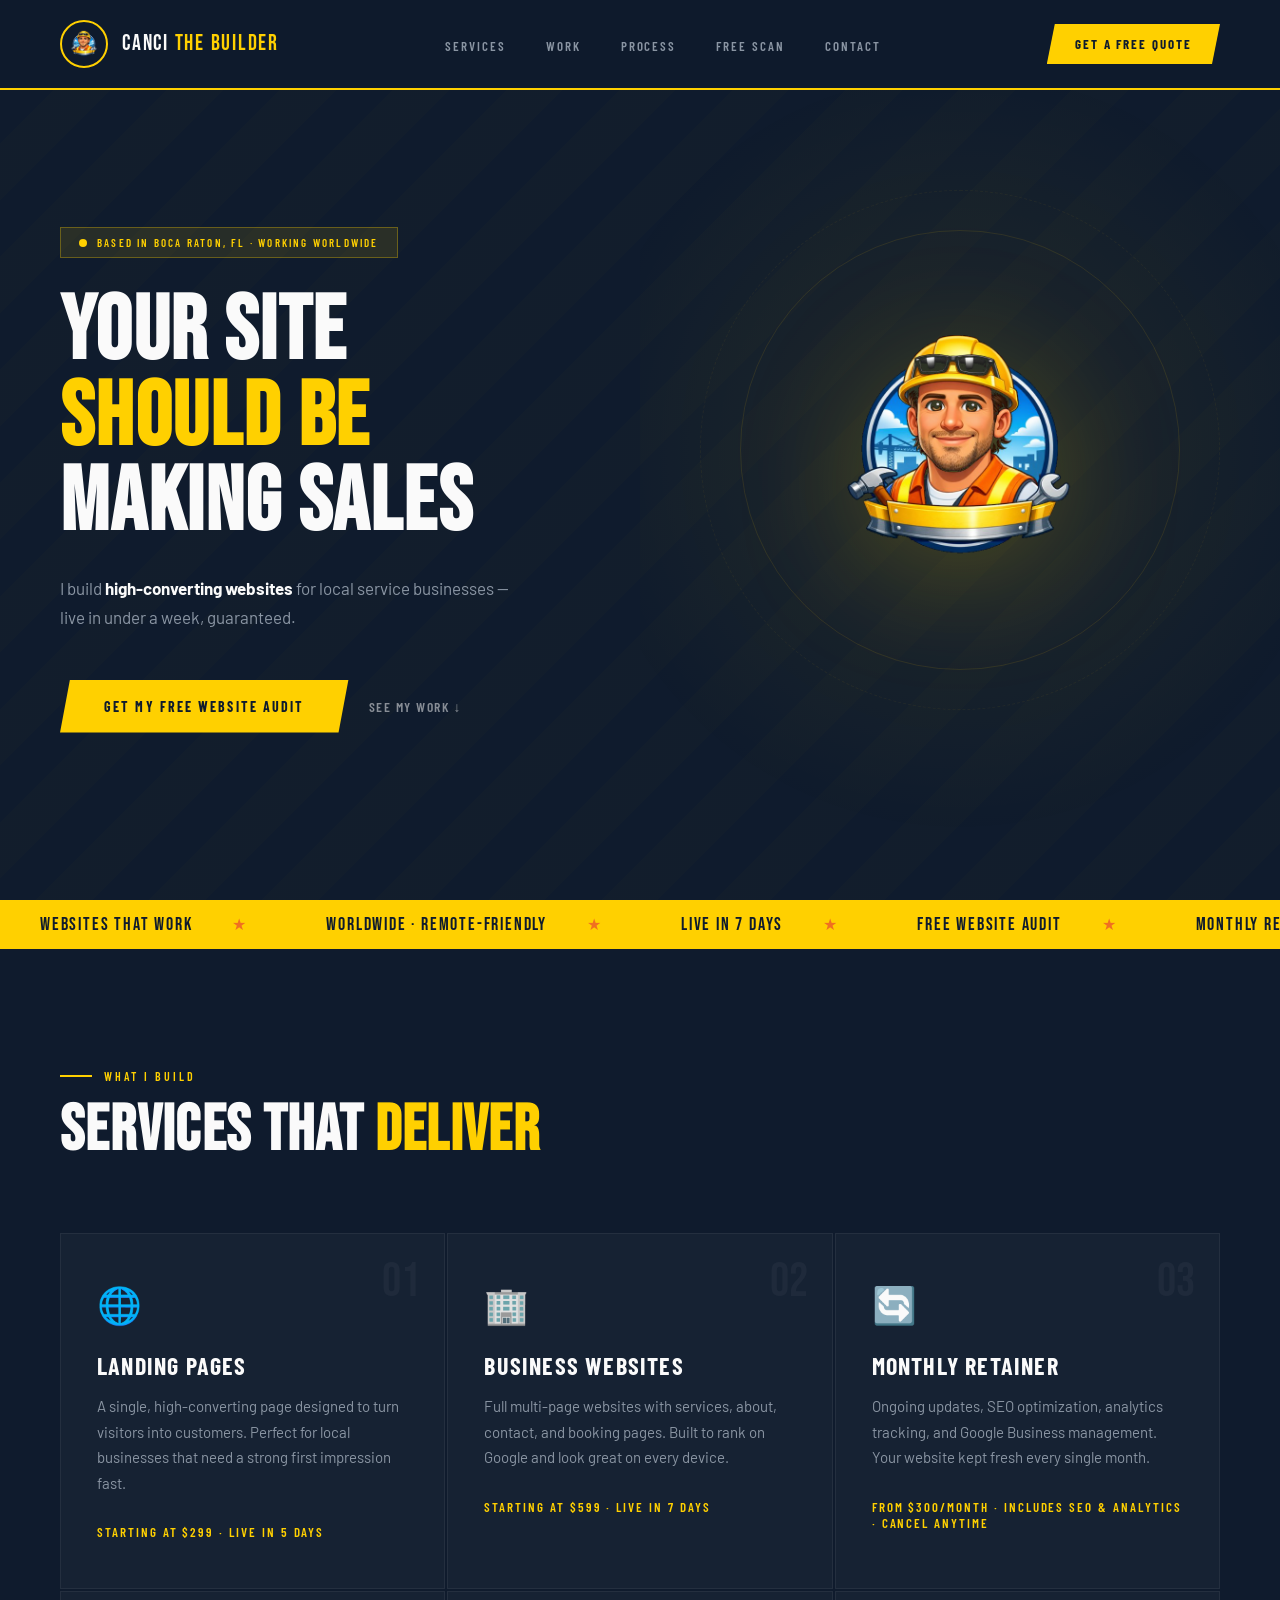
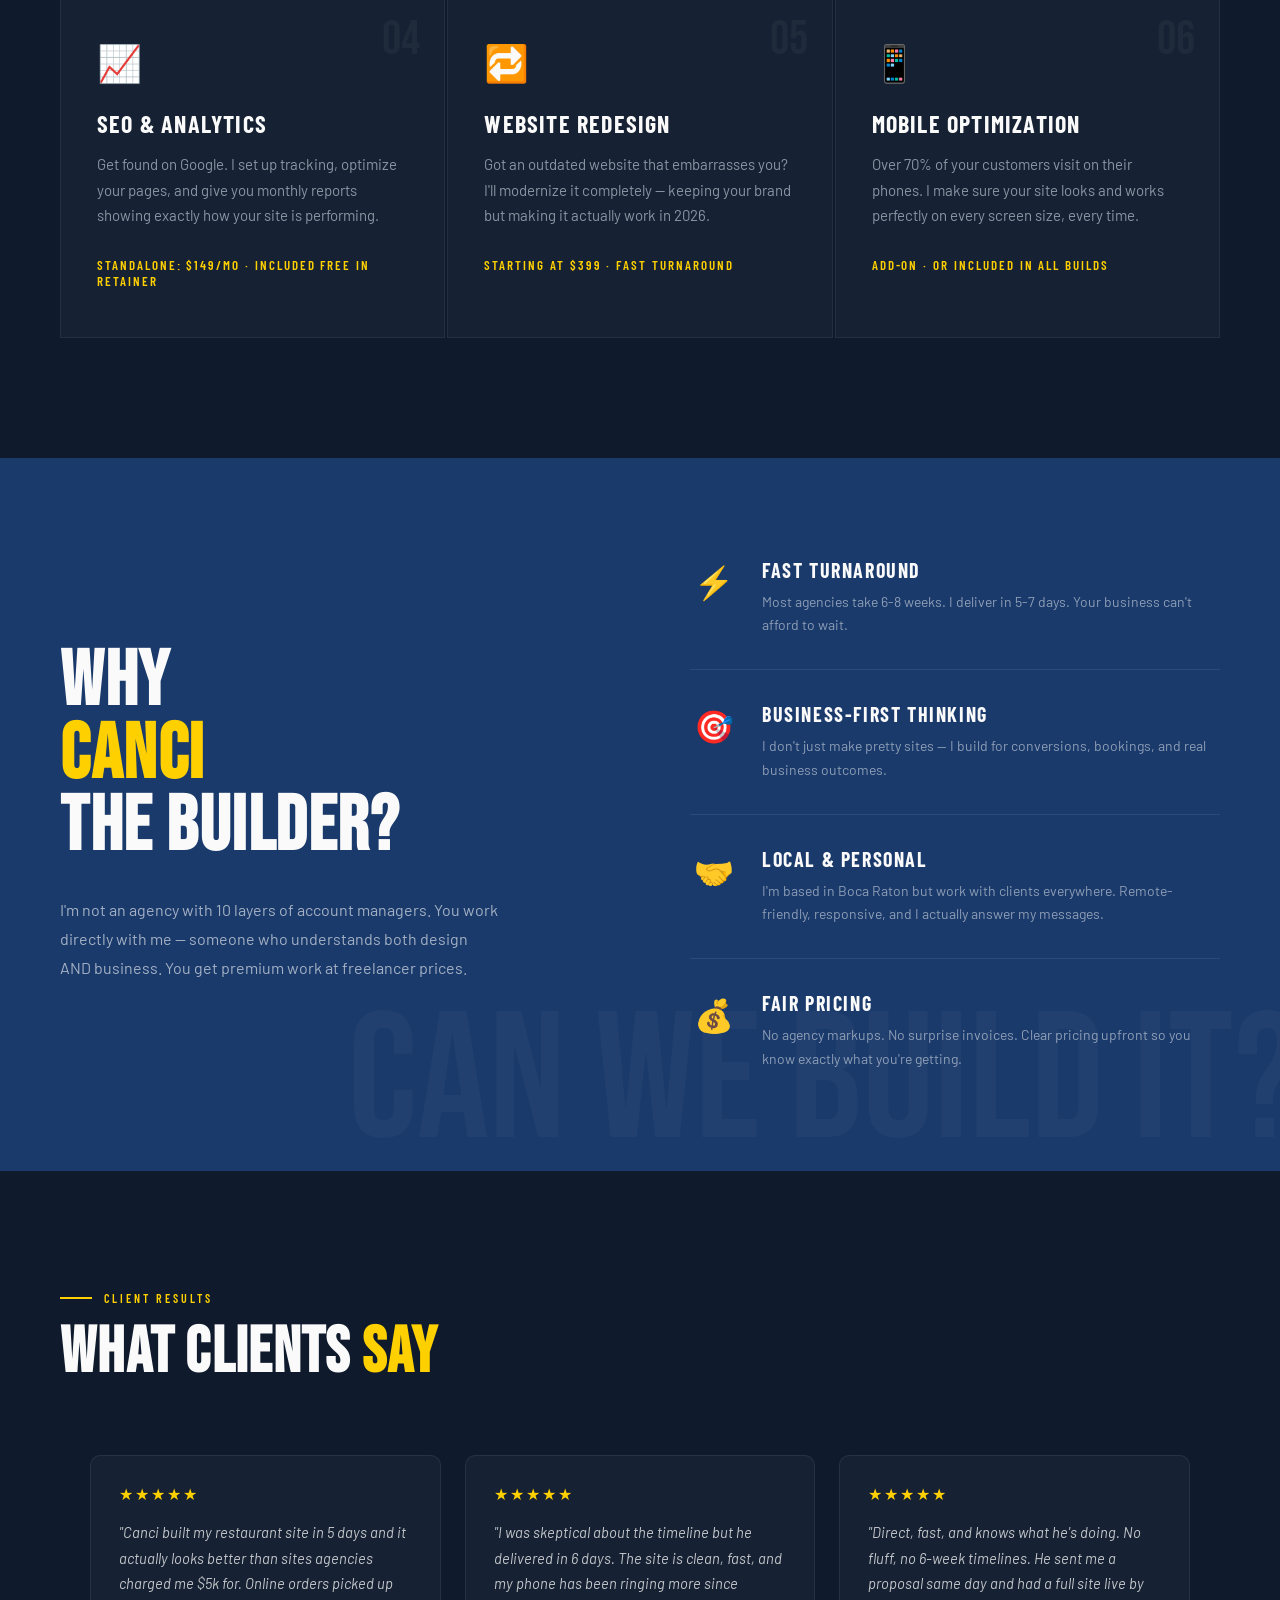
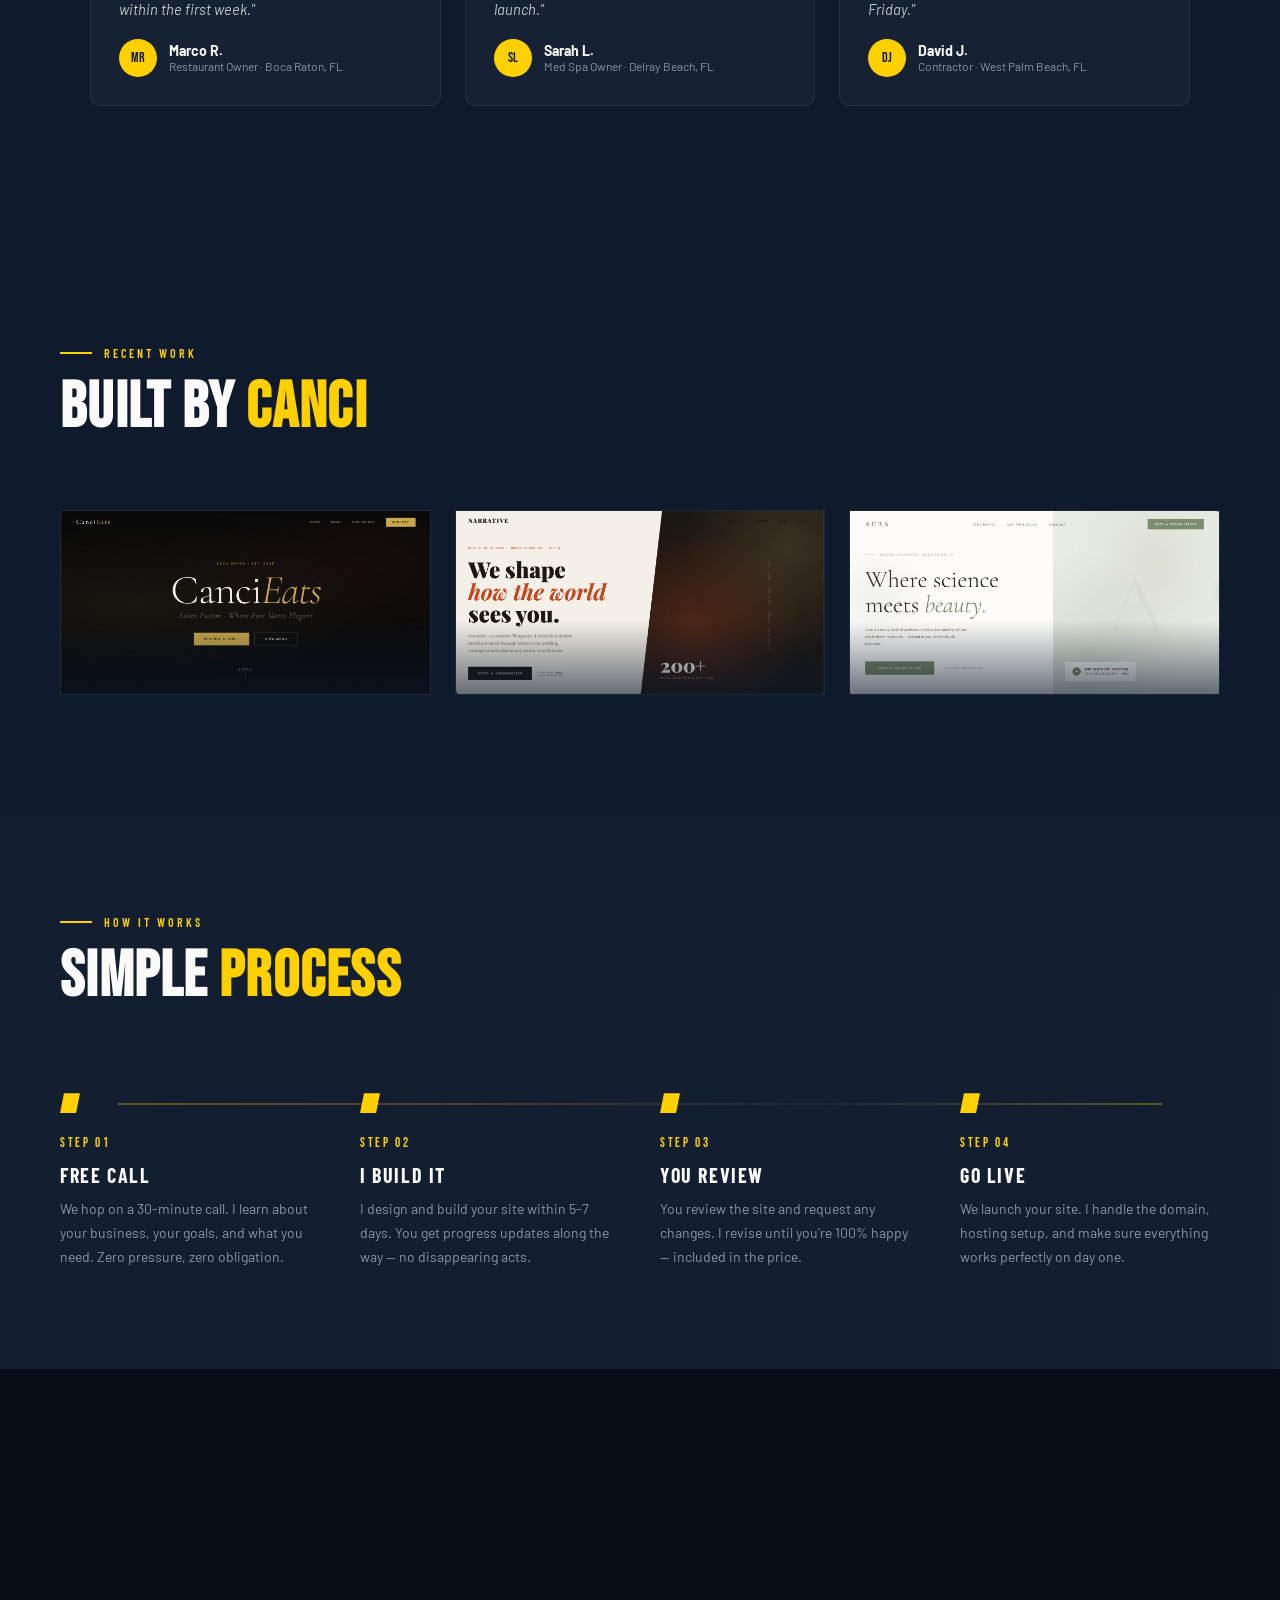
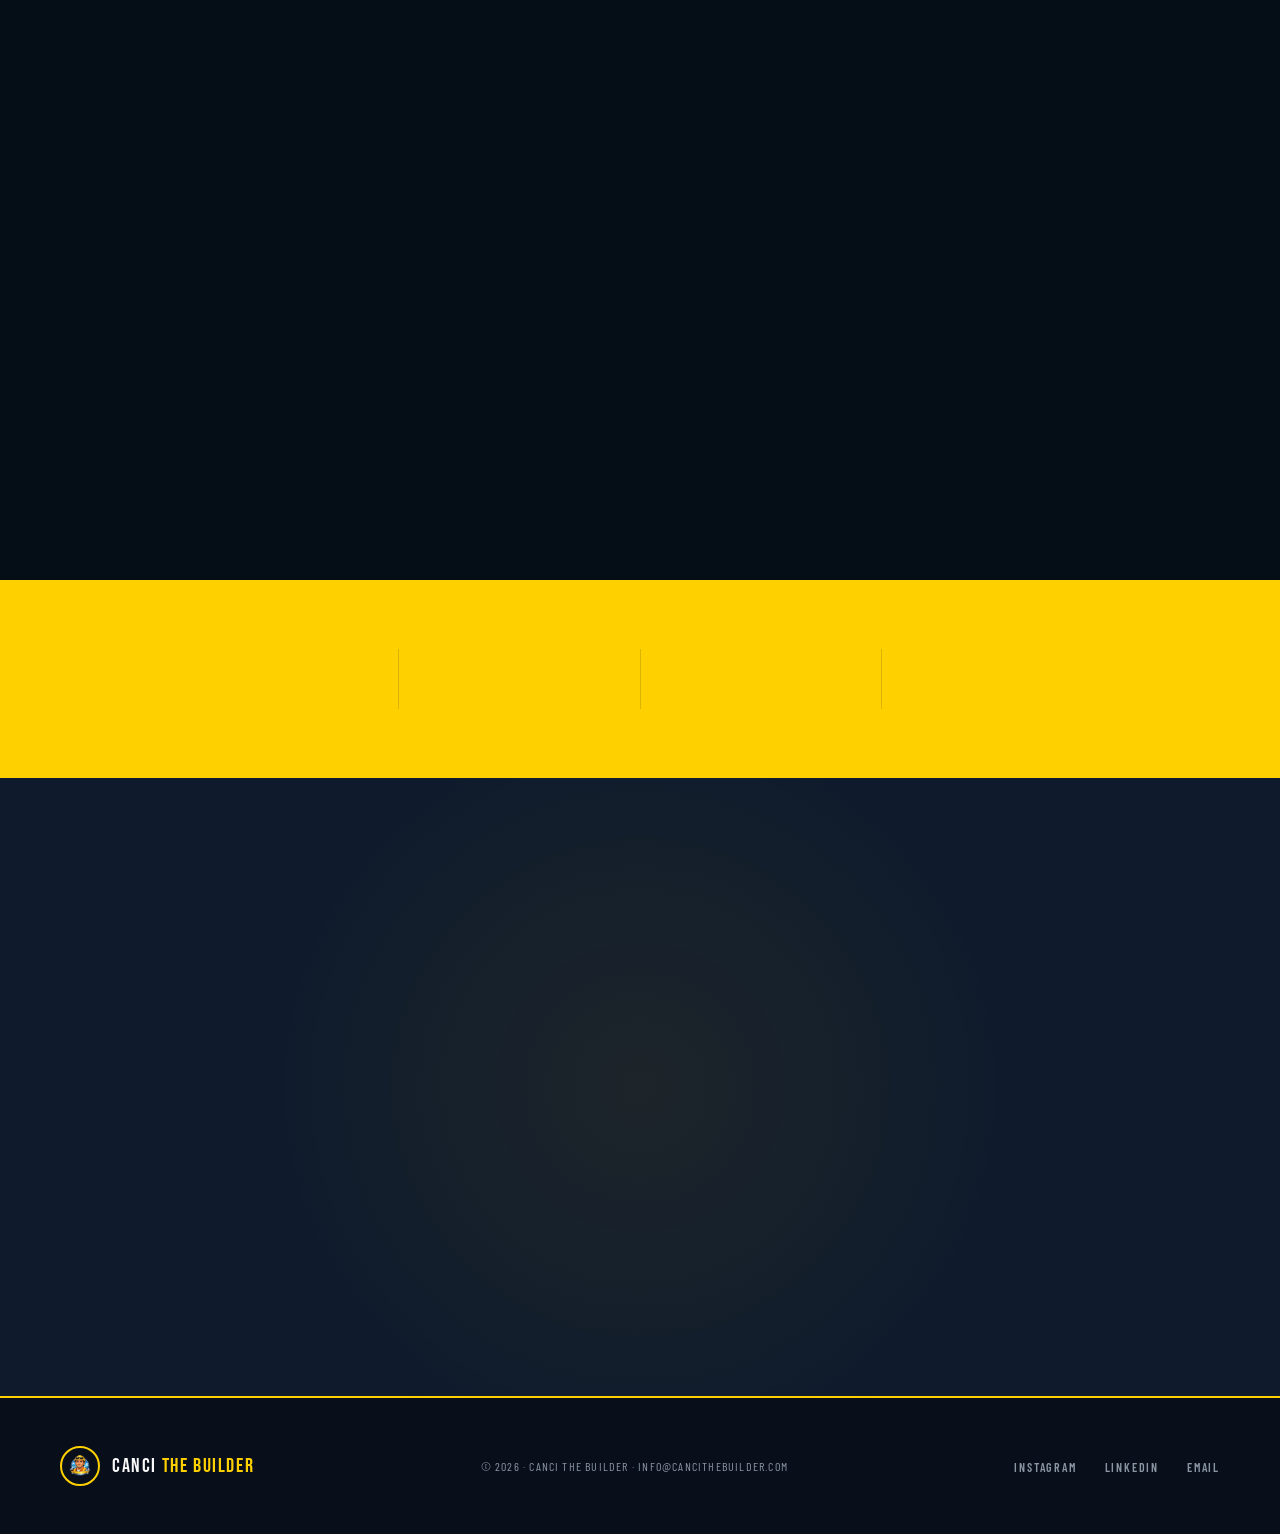
==== index.html @ 87dc8652 "feat: add OG image, Twitter cards, and FAQPage schema Improves social sharing previews and enables G" ====
<!DOCTYPE html>
<html lang="en">
<head>
  <link rel="icon" type="image/png" href="/favicon.png">
<meta charset="UTF-8">
<meta name="viewport" content="width=device-width, initial-scale=1.0">
<title>Canci The Builder — Fast, High-Converting Websites for Local Businesses</title>
<meta name="description" content="I build fast, high-converting websites for local businesses in Boca Raton and beyond. Live in 7 days. Starting at $299. Get a free AI website audit now." />
<meta name="robots" content="index, follow" />
<meta property="og:title" content="Canci The Builder — Web Design That Gets Results" />
<meta property="og:description" content="Fast, beautiful websites for local service businesses. Live in 7 days. Free AI website audit included." />
<meta property="og:url" content="https://cancithebuilder.com" />
<meta property="og:type" content="website" />
<meta property="og:image" content="https://cancithebuilder.com/og-image.png" />
<meta property="og:image:width" content="1200" />
<meta property="og:image:height" content="630" />
<meta name="twitter:card" content="summary_large_image" />
<meta name="twitter:title" content="Canci The Builder — Web Design That Gets Results" />
<meta name="twitter:description" content="Fast, beautiful websites for local service businesses. Live in 7 days. Free AI website audit included." />
<meta name="twitter:image" content="https://cancithebuilder.com/og-image.png" />
<link rel="canonical" href="https://cancithebuilder.com/" />
<script type="application/ld+json">
{
  "@context": "https://schema.org",
  "@type": "FAQPage",
  "mainEntity": [
    {
      "@type": "Question",
      "name": "How long does it really take?",
      "acceptedAnswer": {
        "@type": "Answer",
        "text": "Most projects are live in 5–7 days from the moment I have your content. I don't sit on projects — when you book, I start."
      }
    },
    {
      "@type": "Question",
      "name": "Do I need to provide content?",
      "acceptedAnswer": {
        "@type": "Answer",
        "text": "Ideally yes — you know your business best. But I can help write copy if needed. We go over everything on the strategy call."
      }
    },
    {
      "@type": "Question",
      "name": "What if I don't like the design?",
      "acceptedAnswer": {
        "@type": "Answer",
        "text": "Every package includes revision rounds. I don't consider a project done until you're happy with it."
      }
    },
    {
      "@type": "Question",
      "name": "Do you do ongoing maintenance?",
      "acceptedAnswer": {
        "@type": "Answer",
        "text": "Yes — I offer monthly maintenance plans for updates, edits, and performance monitoring. Ask me about it on the call."
      }
    },
    {
      "@type": "Question",
      "name": "What do I need to get started?",
      "acceptedAnswer": {
        "@type": "Answer",
        "text": "Just book a free 30-min strategy call. We'll scope the project, align on goals, and I'll send a proposal the same day."
      }
    }
  ]
}
</script>
<link href="https://fonts.googleapis.com/css2?family=Bebas+Neue&family=Barlow:ital,wght@0,400;0,500;0,700;1,400&family=Barlow+Condensed:wght@400;600;700&display=swap" rel="stylesheet">
<style>
  :root {
    --yellow: #FFD000;
    --blue: #1A3A6B;
    --orange: #F07020;
    --white: #FAFAFA;
    --dark: #0F1B2D;
    --gray: #8A95A3;
    --light: #F0F4F8;
  }

  * { margin: 0; padding: 0; box-sizing: border-box; }
  html { scroll-behavior: smooth; }

  body {
    background: var(--dark);
    color: var(--white);
    font-family: 'Barlow', sans-serif;
    overflow-x: hidden;
  }

  /* DIAGONAL STRIPE BACKGROUND */
  body::before {
    content: '';
    position: fixed;
    inset: 0;
    background: repeating-linear-gradient(
      -45deg,
      transparent,
      transparent 40px,
      rgba(255,208,0,0.015) 40px,
      rgba(255,208,0,0.015) 80px
    );
    pointer-events: none;
    z-index: 0;
  }

  /* NAV */
  nav {
    position: fixed;
    top: 0; left: 0; right: 0;
    z-index: 100;
    display: flex;
    justify-content: space-between;
    align-items: center;
    padding: 20px 60px;
    background: rgba(15,27,45,0.95);
    backdrop-filter: blur(10px);
    border-bottom: 2px solid var(--yellow);
  }

  .nav-brand {
    display: flex;
    align-items: center;
    gap: 14px;
  }

  .nav-logo-img {
    width: 48px;
    height: 48px;
    border-radius: 50%;
    border: 2px solid var(--yellow);
    object-fit: cover;
  }

  .nav-name {
    font-family: 'Bebas Neue', sans-serif;
    font-size: 22px;
    letter-spacing: 0.08em;
    color: var(--white);
    line-height: 1;
  }

  .nav-name span { color: var(--yellow); }

  .nav-links {
    display: flex;
    gap: 40px;
    list-style: none;
  }

  .nav-links a {
    font-family: 'Barlow Condensed', sans-serif;
    font-size: 13px;
    font-weight: 600;
    letter-spacing: 0.15em;
    text-transform: uppercase;
    color: var(--gray);
    text-decoration: none;
    transition: color 0.2s;
  }

  .nav-links a:hover { color: var(--yellow); }

  .nav-cta {
    background: var(--yellow);
    color: var(--dark);
    padding: 12px 28px;
    font-family: 'Barlow Condensed', sans-serif;
    font-size: 13px;
    font-weight: 700;
    letter-spacing: 0.15em;
    text-transform: uppercase;
    text-decoration: none;
    transition: all 0.2s;
    clip-path: polygon(8px 0%, 100% 0%, calc(100% - 8px) 100%, 0% 100%);
  }

  .nav-cta:hover { background: var(--orange); color: var(--white); }

  /* HERO */
  .hero {
    min-height: 100vh;
    display: grid;
    grid-template-columns: 1fr 1fr;
    position: relative;
    z-index: 1;
    overflow: hidden;
  }

  .hero-left {
    display: flex;
    flex-direction: column;
    justify-content: center;
    padding: 140px 60px 80px;
    position: relative;
  }

  .hero-badge {
    display: inline-flex;
    align-items: center;
    gap: 10px;
    background: rgba(255,208,0,0.1);
    border: 1px solid rgba(255,208,0,0.3);
    padding: 8px 18px;
    margin-bottom: 32px;
    width: fit-content;
    opacity: 0;
    animation: fadeUp 0.7s ease forwards 0.2s;
  }

  .hero-badge-dot {
    width: 8px;
    height: 8px;
    border-radius: 50%;
    background: var(--yellow);
    animation: pulse 2s infinite;
  }

  @keyframes pulse {
    0%, 100% { opacity: 1; transform: scale(1); }
    50% { opacity: 0.5; transform: scale(0.8); }
  }

  .hero-badge-text {
    font-family: 'Barlow Condensed', sans-serif;
    font-size: 11px;
    font-weight: 600;
    letter-spacing: 0.2em;
    text-transform: uppercase;
    color: var(--yellow);
  }

  .hero-headline {
    font-family: 'Bebas Neue', sans-serif;
    font-size: clamp(64px, 7vw, 110px);
    line-height: 0.95;
    letter-spacing: 0.02em;
    color: var(--white);
    opacity: 0;
    animation: fadeUp 0.7s ease forwards 0.4s;
  }

  .hero-headline .accent { color: var(--yellow); }
  .hero-headline .outline {
    -webkit-text-stroke: 2px var(--white);
    color: transparent;
  }

  .hero-sub {
    margin-top: 28px;
    font-size: 17px;
    font-weight: 400;
    line-height: 1.7;
    color: var(--gray);
    max-width: 460px;
    opacity: 0;
    animation: fadeUp 0.7s ease forwards 0.6s;
  }

  .hero-sub strong { color: var(--white); font-weight: 700; }

  .hero-actions {
    margin-top: 48px;
    display: flex;
    gap: 20px;
    align-items: center;
    opacity: 0;
    animation: fadeUp 0.7s ease forwards 0.8s;
  }

  .btn-primary {
    background: var(--yellow);
    color: var(--dark);
    padding: 18px 44px;
    font-family: 'Barlow Condensed', sans-serif;
    font-size: 14px;
    font-weight: 700;
    letter-spacing: 0.15em;
    text-transform: uppercase;
    text-decoration: none;
    clip-path: polygon(10px 0%, 100% 0%, calc(100% - 10px) 100%, 0% 100%);
    transition: all 0.25s;
    position: relative;
  }

  .btn-primary:hover { background: var(--orange); color: var(--white); transform: translateY(-2px); }

  .btn-secondary {
    font-family: 'Barlow Condensed', sans-serif;
    font-size: 13px;
    font-weight: 600;
    letter-spacing: 0.15em;
    text-transform: uppercase;
    color: var(--gray);
    text-decoration: none;
    border-bottom: 1px solid var(--gray);
    padding-bottom: 2px;
    transition: all 0.2s;
  }

  .btn-secondary:hover { color: var(--yellow); border-color: var(--yellow); }
  .btn-text-link {
    color: rgba(255,255,255,0.5); font-family: 'Barlow Condensed', sans-serif;
    font-size: 0.85rem; font-weight: 600; letter-spacing: 1.5px; text-transform: uppercase;
    text-decoration: none; transition: color 0.2s; padding: 4px 0;
  }
  .btn-text-link:hover { color: var(--white); }

  .hero-right {
    position: relative;
    display: flex;
    align-items: center;
    justify-content: center;
    overflow: hidden;
  }

  .hero-right::before {
    content: '';
    position: absolute;
    inset: 0;
    background: radial-gradient(circle at center, rgba(255,208,0,0.08) 0%, transparent 70%);
  }

  .hero-logo-wrap {
    position: relative;
    z-index: 2;
    opacity: 0;
    animation: fadeIn 1s ease forwards 0.6s;
  }

  .hero-logo-img {
    width: 380px;
    height: 380px;
    object-fit: contain;
    filter: drop-shadow(0 20px 60px rgba(255,208,0,0.2));
    animation: float 4s ease-in-out infinite;
  }

  @keyframes float {
    0%, 100% { transform: translateY(0px); }
    50% { transform: translateY(-16px); }
  }

  .hero-ring {
    position: absolute;
    top: 50%;
    left: 50%;
    transform: translate(-50%, -50%);
    width: 440px;
    height: 440px;
    border-radius: 50%;
    border: 1px solid rgba(255,208,0,0.1);
    animation: spin 20s linear infinite;
  }

  .hero-ring-2 {
    position: absolute;
    top: 50%;
    left: 50%;
    transform: translate(-50%, -50%);
    width: 520px;
    height: 520px;
    border-radius: 50%;
    border: 1px dashed rgba(255,208,0,0.05);
    animation: spin 30s linear infinite reverse;
  }

  @keyframes spin {
    from { transform: translate(-50%, -50%) rotate(0deg); }
    to { transform: translate(-50%, -50%) rotate(360deg); }
  }

  /* MARQUEE */
  .marquee {
    background: var(--yellow);
    padding: 14px 0;
    overflow: hidden;
    position: relative;
    z-index: 1;
  }

  .marquee-inner {
    display: flex;
    animation: marquee 20s linear infinite;
    white-space: nowrap;
  }

  .marquee-item {
    font-family: 'Bebas Neue', sans-serif;
    font-size: 18px;
    letter-spacing: 0.1em;
    color: var(--dark);
    padding: 0 40px;
  }

  .marquee-sep { color: var(--orange); margin-right: 40px; }

  @keyframes marquee {
    0% { transform: translateX(0); }
    100% { transform: translateX(-50%); }
  }

  /* SERVICES */
  .services {
    padding: 120px 60px;
    max-width: 1400px;
    margin: 0 auto;
    position: relative;
    z-index: 1;
  }

  .section-header {
    margin-bottom: 70px;
  }

  .section-tag {
    font-family: 'Barlow Condensed', sans-serif;
    font-size: 12px;
    font-weight: 600;
    letter-spacing: 0.25em;
    text-transform: uppercase;
    color: var(--yellow);
    margin-bottom: 16px;
    display: flex;
    align-items: center;
    gap: 12px;
  }

  .section-tag::before {
    content: '';
    display: block;
    width: 32px;
    height: 2px;
    background: var(--yellow);
  }

  .section-title {
    font-family: 'Bebas Neue', sans-serif;
    font-size: clamp(48px, 5vw, 72px);
    line-height: 1;
    letter-spacing: 0.02em;
    color: var(--white);
  }

  .section-title span { color: var(--yellow); }

  .services-grid {
    display: grid;
    grid-template-columns: repeat(3, 1fr);
    gap: 2px;
  }

  .service-card {
    background: rgba(255,255,255,0.03);
    border: 1px solid rgba(255,255,255,0.06);
    padding: 48px 36px;
    position: relative;
    overflow: hidden;
    transition: all 0.3s;
  }

  .service-card::before {
    content: '';
    position: absolute;
    top: 0; left: 0; right: 0;
    height: 3px;
    background: var(--yellow);
    transform: scaleX(0);
    transform-origin: left;
    transition: transform 0.4s ease;
  }

  .service-card:hover {
    background: rgba(255,208,0,0.04);
    border-color: rgba(255,208,0,0.2);
    transform: translateY(-4px);
  }

  .service-card:hover::before { transform: scaleX(1); }

  .service-icon {
    font-size: 36px;
    margin-bottom: 24px;
    display: block;
  }

  .service-num {
    position: absolute;
    top: 24px;
    right: 24px;
    font-family: 'Bebas Neue', sans-serif;
    font-size: 48px;
    color: rgba(255,255,255,0.04);
    line-height: 1;
  }

  .service-title {
    font-family: 'Barlow Condensed', sans-serif;
    font-size: 24px;
    font-weight: 700;
    letter-spacing: 0.05em;
    text-transform: uppercase;
    color: var(--white);
    margin-bottom: 14px;
  }

  .service-desc {
    font-size: 15px;
    font-weight: 400;
    line-height: 1.7;
    color: var(--gray);
  }

  .service-price {
    margin-top: 28px;
    font-family: 'Barlow Condensed', sans-serif;
    font-size: 13px;
    font-weight: 600;
    letter-spacing: 0.15em;
    text-transform: uppercase;
    color: var(--yellow);
  }

  /* WHY ME */
  .why {
    background: var(--blue);
    padding: 100px 60px;
    position: relative;
    z-index: 1;
    overflow: hidden;
  }

  .why::before {
    content: 'CAN WE BUILD IT?';
    position: absolute;
    font-family: 'Bebas Neue', sans-serif;
    font-size: 180px;
    color: rgba(255,255,255,0.03);
    bottom: -20px;
    right: -20px;
    white-space: nowrap;
    pointer-events: none;
  }

  .why-inner {
    max-width: 1400px;
    margin: 0 auto;
    display: grid;
    grid-template-columns: 1fr 1fr;
    gap: 100px;
    align-items: center;
  }

  .why-left .big-text {
    font-family: 'Bebas Neue', sans-serif;
    font-size: clamp(56px, 6vw, 88px);
    line-height: 0.95;
    letter-spacing: 0.02em;
    color: var(--white);
    margin-bottom: 32px;
  }

  .why-left .big-text span { color: var(--yellow); }

  .why-left p {
    font-size: 16px;
    font-weight: 400;
    line-height: 1.8;
    color: rgba(255,255,255,0.6);
    max-width: 440px;
  }

  .why-right {
    display: flex;
    flex-direction: column;
    gap: 32px;
  }

  .why-item {
    display: flex;
    gap: 24px;
    align-items: flex-start;
    padding-bottom: 32px;
    border-bottom: 1px solid rgba(255,255,255,0.08);
  }

  .why-item:last-child { border-bottom: none; padding-bottom: 0; }

  .why-icon {
    width: 48px;
    height: 48px;
    background: transparent;
    display: flex;
    align-items: center;
    justify-content: center;
    font-size: 32px;
    flex-shrink: 0;
  }

  .why-text h3 {
    font-family: 'Barlow Condensed', sans-serif;
    font-size: 20px;
    font-weight: 700;
    letter-spacing: 0.08em;
    text-transform: uppercase;
    color: var(--white);
    margin-bottom: 8px;
  }

  .why-text p {
    font-size: 14px;
    font-weight: 400;
    line-height: 1.7;
    color: rgba(255,255,255,0.5);
  }

  /* PORTFOLIO PREVIEW */
  .portfolio {
    padding: 120px 60px;
    max-width: 1400px;
    margin: 0 auto;
    position: relative;
    z-index: 1;
  }

  .portfolio-grid {
    display: grid;
    grid-template-columns: repeat(3, 1fr);
    gap: 24px;
    margin-top: 70px;
  }

  .portfolio-card {
    position: relative;
    overflow: hidden;
    aspect-ratio: 2/1;
    border: 1px solid rgba(255,255,255,0.08);
    display: block;
    transition: border-color 0.3s, box-shadow 0.3s;
    background: #0a1628 center top/cover no-repeat;
  }
  .portfolio-card::after {
    content: '';
    position: absolute; inset: 0;
    background: linear-gradient(to bottom, transparent 60%, rgba(10,22,40,0.6) 100%);
    transition: opacity 0.3s;
  }
  .portfolio-card:hover {
    border-color: var(--yellow);
    box-shadow: 0 8px 32px rgba(255,208,0,0.12);
  }
  .portfolio-card:hover .portfolio-card-bg {
    transform: scale(1.04);
  }
  .portfolio-card-bg {
    position: absolute; inset: 0;
    background: inherit;
    background-size: cover;
    background-position: center top;
    transition: transform 0.5s ease;
  }

  .portfolio-label {
    text-align: center;
  }

  .portfolio-type {
    font-family: 'Barlow Condensed', sans-serif;
    font-size: 11px;
    font-weight: 600;
    letter-spacing: 0.25em;
    text-transform: uppercase;
    color: var(--yellow);
    margin-bottom: 8px;
  }

  .portfolio-name {
    font-family: 'Bebas Neue', sans-serif;
    font-size: 32px;
    letter-spacing: 0.05em;
    color: var(--white);
  }

  .portfolio-card-overlay {
    position: absolute;
    inset: 0;
    background: var(--yellow);
    display: flex;
    align-items: center;
    justify-content: center;
    opacity: 0;
    transition: opacity 0.3s;
  }

  .portfolio-card:hover .portfolio-card-overlay { opacity: 1; }

  .portfolio-card-overlay span {
    font-family: 'Bebas Neue', sans-serif;
    font-size: 22px;
    letter-spacing: 0.1em;
    color: var(--dark);
  }

  /* PROCESS */
  .process {
    background: rgba(255,255,255,0.02);
    padding: 100px 60px;
    position: relative;
    z-index: 1;
  }

  .process-inner {
    max-width: 1400px;
    margin: 0 auto;
  }

  .process-steps {
    display: grid;
    grid-template-columns: repeat(4, 1fr);
    gap: 40px;
    margin-top: 70px;
    position: relative;
  }

  .process-steps::before {
    content: '';
    position: absolute;
    top: 24px;
    left: 5%;
    right: 5%;
    height: 2px;
    background: linear-gradient(90deg, var(--yellow), var(--orange), var(--blue), var(--yellow));
    opacity: 0.3;
  }

  .step {
    position: relative;
    padding-top: 56px;
  }

  .step-dot {
    position: absolute;
    top: 14px;
    left: 0;
    width: 20px;
    height: 20px;
    background: var(--yellow);
    clip-path: polygon(4px 0%, 100% 0%, calc(100% - 4px) 100%, 0% 100%);
  }

  .step-num {
    font-family: 'Bebas Neue', sans-serif;
    font-size: 13px;
    letter-spacing: 0.2em;
    color: var(--yellow);
    margin-bottom: 12px;
  }

  .step-title {
    font-family: 'Barlow Condensed', sans-serif;
    font-size: 20px;
    font-weight: 700;
    letter-spacing: 0.08em;
    text-transform: uppercase;
    color: var(--white);
    margin-bottom: 10px;
  }

  .step-desc {
    font-size: 14px;
    font-weight: 400;
    line-height: 1.7;
    color: var(--gray);
  }

  /* CTA */
  .cta {
    padding: 120px 60px;
    text-align: center;
    position: relative;
    z-index: 1;
    overflow: hidden;
  }

  .cta::before {
    content: '';
    position: absolute;
    top: 50%;
    left: 50%;
    transform: translate(-50%, -50%);
    width: 800px;
    height: 800px;
    border-radius: 50%;
    background: radial-gradient(circle, rgba(255,208,0,0.06) 0%, transparent 70%);
    pointer-events: none;
  }

  .cta-headline {
    font-family: 'Bebas Neue', sans-serif;
    font-size: clamp(56px, 7vw, 100px);
    line-height: 0.95;
    letter-spacing: 0.02em;
    color: var(--white);
    margin-bottom: 24px;
    position: relative;
    z-index: 1;
  }

  .cta-headline span { color: var(--yellow); }
  .cta-headline .outline {
    -webkit-text-stroke: 2px var(--white);
    color: transparent;
  }

  .cta-sub {
    font-size: 17px;
    font-weight: 400;
    line-height: 1.7;
    color: var(--gray);
    max-width: 500px;
    margin: 0 auto 48px;
    position: relative;
    z-index: 1;
  }

  .cta-buttons {
    display: flex;
    justify-content: center;
    gap: 20px;
    position: relative;
    z-index: 1;
  }

  .btn-cta {
    background: var(--yellow);
    color: var(--dark);
    padding: 20px 56px;
    font-family: 'Barlow Condensed', sans-serif;
    font-size: 15px;
    font-weight: 700;
    letter-spacing: 0.15em;
    text-transform: uppercase;
    text-decoration: none;
    clip-path: polygon(12px 0%, 100% 0%, calc(100% - 12px) 100%, 0% 100%);
    transition: all 0.25s;
  }

  .btn-cta:hover { background: var(--orange); color: var(--white); transform: translateY(-3px); }

  /* FOOTER */
  footer {
    background: #080F1A;
    padding: 48px 60px;
    display: flex;
    justify-content: space-between;
    align-items: center;
    border-top: 2px solid var(--yellow);
    position: relative;
    z-index: 1;
  }

  .footer-brand {
    display: flex;
    align-items: center;
    gap: 12px;
  }

  .footer-logo {
    width: 40px;
    height: 40px;
    border-radius: 50%;
    border: 2px solid var(--yellow);
    object-fit: cover;
  }

  .footer-name {
    font-family: 'Bebas Neue', sans-serif;
    font-size: 20px;
    letter-spacing: 0.08em;
    color: var(--white);
  }

  .footer-name span { color: var(--yellow); }

  .footer-copy {
    font-family: 'Barlow Condensed', sans-serif;
    font-size: 12px;
    font-weight: 400;
    letter-spacing: 0.1em;
    text-transform: uppercase;
    color: var(--gray);
  }

  .footer-links {
    display: flex;
    gap: 28px;
    list-style: none;
  }

  .footer-links a {
    font-family: 'Barlow Condensed', sans-serif;
    font-size: 12px;
    font-weight: 600;
    letter-spacing: 0.15em;
    text-transform: uppercase;
    color: var(--gray);
    text-decoration: none;
    transition: color 0.2s;
  }

  .footer-links a:hover { color: var(--yellow); }

  /* ANIMATIONS */
  @keyframes fadeUp {
    from { opacity: 0; transform: translateY(20px); }
    to { opacity: 1; transform: translateY(0); }
  }

  @keyframes fadeIn {
    from { opacity: 0; }
    to { opacity: 1; }
  }

  .reveal {
    opacity: 0;
    transform: translateY(28px);
    transition: opacity 0.8s ease, transform 0.8s ease;
  }

  .reveal.visible { opacity: 1; transform: translateY(0); }

  /* RESPONSIVE */
  @media (max-width: 960px) {
    nav { padding: 16px 24px; }
    .nav-links { display: none; }
    .hero { grid-template-columns: 1fr; min-height: auto; }
    .hero-left { padding: 120px 24px 40px; }
    .hero-right { height: 280px; }
    .hero-logo-img { width: 220px; height: 220px; }
    .services { padding: 80px 24px; }
    .services-grid { grid-template-columns: 1fr; }
    .why { padding: 80px 24px; }
    .why-inner { grid-template-columns: 1fr; gap: 48px; }
    .portfolio { padding: 80px 24px; }
    .portfolio-grid { grid-template-columns: 1fr; }
    .process { padding: 80px 24px; }
    .process-steps { grid-template-columns: 1fr 1fr; }
    .process-steps::before { display: none; }
    .cta { padding: 80px 24px; }
    footer { flex-direction: column; gap: 20px; text-align: center; padding: 40px 24px; }
  }

  /* ── SCANNER FORM ── */
  .scanner-form {
    display: flex;
    max-width: 540px;
    margin: 0 auto;
    position: relative;
    z-index: 1;
  }
  .scanner-input {
    flex: 1;
    background: rgba(255,255,255,0.05);
    border: 1px solid rgba(255,208,0,0.3);
    border-right: none;
    color: var(--white);
    font-family: 'Barlow', sans-serif;
    font-size: 15px;
    padding: 16px 20px;
    outline: none;
    transition: border-color 0.2s;
  }
  .scanner-input:focus { border-color: var(--yellow); }
  .scanner-input::placeholder { color: var(--gray); }
  .scanner-submit {
    background: var(--yellow);
    color: var(--dark);
    border: none;
    padding: 16px 32px;
    font-family: 'Barlow Condensed', sans-serif;
    font-size: 14px;
    font-weight: 700;
    letter-spacing: 2px;
    text-transform: uppercase;
    cursor: pointer;
    clip-path: polygon(10px 0%, 100% 0%, calc(100% - 10px) 100%, 0% 100%);
    transition: background 0.2s;
    white-space: nowrap;
  }
  .scanner-submit:hover { background: var(--orange); color: var(--white); }
  .scanner-note {
    font-size: 12px;
    color: var(--gray);
    margin-top: 12px;
    font-family: 'Barlow Condensed', sans-serif;
    letter-spacing: 0.5px;
    position: relative;
    z-index: 1;
  }

  /* ── LOADING SCREEN ── */
  .scanner-loading {
    padding: 100px 60px;
    text-align: center;
    position: relative;
    z-index: 1;
    background: var(--dark);
  }
  .loading-title {
    font-family: 'Bebas Neue', sans-serif;
    font-size: 2rem;
    letter-spacing: 3px;
    color: var(--white);
    margin-bottom: 8px;
  }
  .loading-title span { color: var(--yellow); }
  .loading-url {
    font-family: 'Barlow Condensed', sans-serif;
    font-size: 13px;
    color: var(--gray);
    letter-spacing: 1px;
    margin-bottom: 48px;
  }
  .loading-nodes {
    display: flex;
    flex-direction: column;
    gap: 12px;
    max-width: 420px;
    margin: 0 auto 48px;
    text-align: left;
  }
  .loading-node {
    display: flex;
    align-items: center;
    gap: 14px;
    padding: 12px 16px;
    background: rgba(255,255,255,0.03);
    border: 1px solid rgba(255,255,255,0.06);
    border-radius: 3px;
    opacity: 0.3;
    transition: opacity 0.4s, border-color 0.4s;
  }
  .loading-node.active {
    opacity: 1;
    border-color: rgba(255,208,0,0.3);
  }
  .loading-node.done {
    opacity: 0.7;
    border-color: rgba(107,255,170,0.2);
  }
  .node-icon {
    width: 32px; height: 32px;
    border-radius: 50%;
    display: flex; align-items: center; justify-content: center;
    font-size: 14px;
    background: rgba(255,255,255,0.05);
    flex-shrink: 0;
  }
  .loading-node.active .node-icon { background: rgba(255,208,0,0.15); }
  .loading-node.done .node-icon { background: rgba(107,255,170,0.1); }
  .node-info { flex: 1; }
  .node-name {
    font-family: 'Barlow Condensed', sans-serif;
    font-size: 13px;
    font-weight: 700;
    letter-spacing: 1px;
    text-transform: uppercase;
    color: var(--white);
    margin-bottom: 2px;
  }
  .node-desc {
    font-size: 12px;
    color: var(--gray);
  }
  .node-status {
    font-family: 'Barlow Condensed', sans-serif;
    font-size: 11px;
    font-weight: 700;
    letter-spacing: 1px;
    text-transform: uppercase;
  }
  .loading-node.active .node-status { color: var(--yellow); }
  .loading-node.done .node-status { color: #6bffaa; }
  .loading-node:not(.active):not(.done) .node-status { color: transparent; }
  @keyframes pulse-dot {
    0%, 100% { opacity: 1; }
    50% { opacity: 0.3; }
  }
  .loading-node.active .node-status::after {
    content: '...';
    animation: pulse-dot 1s infinite;
  }

  /* ── RESULTS SECTION ── */
  .scanner-results {
    padding: 80px 60px;
    position: relative;
    z-index: 1;
    background: var(--dark);
  }
  .results-inner {
    max-width: 1000px;
    margin: 0 auto;
  }
  .results-header {
    text-align: center;
    margin-bottom: 32px;
  }
  .results-eyebrow {
    font-family: 'Barlow Condensed', sans-serif;
    font-size: 12px;
    font-weight: 700;
    letter-spacing: 3px;
    text-transform: uppercase;
    color: var(--yellow);
    margin-bottom: 10px;
  }
  .results-header h2 {
    font-family: 'Bebas Neue', sans-serif;
    font-size: clamp(2rem, 4vw, 3rem);
    letter-spacing: 2px;
    color: var(--white);
  }
  .results-header h2 span { color: #ff6b6b; }
  .score-bar {
    display: flex;
    align-items: center;
    gap: 20px;
    background: rgba(255,255,255,0.03);
    border: 1px solid rgba(255,208,0,0.2);
    border-left: 3px solid var(--yellow);
    border-radius: 3px;
    padding: 16px 24px;
    margin-bottom: 20px;
  }
  .score-ring-wrap { position: relative; width: 80px; height: 80px; flex-shrink: 0; }
  .score-ring-wrap svg { transform: rotate(-90deg); }
  .score-ring-inner {
    position: absolute; inset: 0;
    display: flex; flex-direction: column;
    align-items: center; justify-content: center;
  }
  .score-ring-inner .snum {
    font-family: 'Bebas Neue', sans-serif;
    font-size: 1.8rem; color: #ff6b6b; line-height: 1;
  }
  .score-ring-inner .sden {
    font-family: 'Barlow Condensed', sans-serif;
    font-size: 10px; color: var(--gray); letter-spacing: 1px;
  }
  .score-meta h3 {
    font-family: 'Bebas Neue', sans-serif;
    font-size: 1.2rem; letter-spacing: 1.5px;
    color: var(--white); margin-bottom: 8px;
  }
  .score-meta h3 span { color: #ff6b6b; }
  .score-cats { display: flex; flex-wrap: wrap; gap: 6px; }
  .scat {
    font-family: 'Barlow Condensed', sans-serif;
    font-size: 11px; font-weight: 700;
    letter-spacing: 0.3px; padding: 3px 10px; border-radius: 2px;
  }
  .scat.bad  { background: rgba(255,107,107,0.1); color: #ff6b6b; border: 1px solid rgba(255,107,107,0.2); }
  .scat.warn { background: rgba(240,112,32,0.1); color: var(--orange); border: 1px solid rgba(240,112,32,0.2); }
  .results-cols {
    display: grid;
    grid-template-columns: 1fr 1fr;
    gap: 16px;
    margin-bottom: 24px;
  }
  .col-lbl {
    font-family: 'Barlow Condensed', sans-serif;
    font-size: 11px; font-weight: 700;
    letter-spacing: 2px; text-transform: uppercase;
    margin-bottom: 10px; display: flex;
    align-items: center; gap: 8px;
  }
  .step-tag {
    background: var(--yellow); color: var(--dark);
    padding: 2px 7px; font-size: 10px;
    clip-path: polygon(4px 0%, 100% 0%, calc(100% - 4px) 100%, 0% 100%);
  }
  .col-lbl.c1 { color: var(--white); }
  .col-lbl.c2 { color: var(--yellow); }
  /* annotated card */
  .ann-card {
    background: rgba(255,255,255,0.03);
    border: 1px solid rgba(255,255,255,0.08);
    border-radius: 3px; overflow: hidden;
  }
  .browser-chrome {
    background: #091422; padding: 8px 12px;
    display: flex; align-items: center; gap: 5px;
    border-bottom: 1px solid rgba(255,255,255,0.06);
  }
  .bc-dot { width: 8px; height: 8px; border-radius: 50%; }
  .bc-dot.r { background: #ff5f57; } .bc-dot.y { background: #febc2e; } .bc-dot.g { background: #28c840; }
  .bc-url {
    flex: 1; background: rgba(0,0,0,0.3); border-radius: 3px;
    padding: 3px 10px; font-size: 11px; color: #334;
    margin-left: 6px; font-family: 'Barlow Condensed', sans-serif;
  }
  .screenshot-wrap { position: relative; padding: 10px; background: #050d17; }
  .site-screenshot {
    width: 100%; border-radius: 2px;
    display: block; opacity: 0.6;
    filter: grayscale(20%);
  }
  .ann-overlay { position: absolute; inset: 10px; }
  .ann-pin {
    position: absolute;
    width: 20px; height: 20px; border-radius: 50%;
    color: #fff; font-size: 10px; font-weight: 800;
    display: flex; align-items: center; justify-content: center;
    font-family: 'Barlow Condensed', sans-serif; cursor: pointer;
    transition: transform 0.15s;
  }
  .ann-pin:hover { transform: scale(1.3); }
  .ann-pin.crit { background: #ff4d4d; box-shadow: 0 0 0 2px rgba(255,77,77,0.3); }
  .ann-pin.warn { background: var(--orange); box-shadow: 0 0 0 2px rgba(240,112,32,0.3); }
  .ann-pin.info { background: var(--yellow); box-shadow: 0 0 0 2px rgba(255,208,0,0.3); color: var(--dark); }
  .issues-list { padding: 10px; background: rgba(0,0,0,0.2); border-top: 1px solid rgba(255,255,255,0.06); display: flex; flex-direction: column; gap: 6px; }
  .issue-item {
    display: flex; gap: 8px; align-items: flex-start;
    background: rgba(255,255,255,0.03); border: 1px solid rgba(255,255,255,0.06);
    border-radius: 2px; padding: 8px 10px;
  }
  .issue-num {
    width: 18px; height: 18px; border-radius: 50%;
    font-size: 10px; font-weight: 800;
    display: flex; align-items: center; justify-content: center;
    flex-shrink: 0; font-family: 'Barlow Condensed', sans-serif;
  }
  .issue-num.crit { background: #ff4d4d; color: #fff; }
  .issue-num.warn { background: var(--orange); color: #fff; }
  .issue-num.info { background: var(--yellow); color: var(--dark); }
  .issue-item h4 {
    font-family: 'Barlow Condensed', sans-serif;
    font-size: 12px; font-weight: 700; color: var(--white);
    margin-bottom: 1px; letter-spacing: 0.3px;
  }
  .issue-item p { font-size: 11px; color: var(--gray); line-height: 1.4; }
  /* wireframe card */
  .wf-card {
    background: rgba(255,255,255,0.03);
    border: 1px solid rgba(255,208,0,0.15);
    border-top: 2px solid var(--yellow);
    border-radius: 3px; overflow: hidden; position: relative;
  }
  .wf-card::after {
    content: ''; position: absolute;
    bottom: 0; left: 0; right: 0; height: 80px;
    background: linear-gradient(to bottom, transparent, var(--dark));
    pointer-events: none; z-index: 5;
  }
  .wf-head {
    display: flex; justify-content: space-between; align-items: center;
    padding: 10px 14px; background: rgba(0,0,0,0.3);
    border-bottom: 1px solid rgba(255,255,255,0.06);
  }
  .wf-head h4 {
    font-family: 'Bebas Neue', sans-serif;
    font-size: 1rem; letter-spacing: 1.5px;
  }
  .wf-head p { font-size: 11px; color: var(--gray); }
  .wf-badge {
    font-family: 'Barlow Condensed', sans-serif;
    font-size: 10px; font-weight: 700; letter-spacing: 1px;
    text-transform: uppercase; background: rgba(255,208,0,0.1);
    color: var(--yellow); border: 1px solid rgba(255,208,0,0.3);
    padding: 2px 8px; border-radius: 2px;
  }
  .wf-body { display: grid; grid-template-columns: 1fr 1fr; gap: 10px; padding: 12px; }
  .wf-col-lbl {
    font-family: 'Barlow Condensed', sans-serif;
    font-size: 10px; font-weight: 700;
    letter-spacing: 1.5px; text-transform: uppercase; margin-bottom: 6px;
  }
  .wf-col-lbl.new { color: var(--yellow); }
  .wf-col-lbl.old { color: #ff6b6b; }
  .wf-frame {
    background: rgba(0,0,0,0.3); border: 1px dashed rgba(255,255,255,0.08);
    border-radius: 3px; padding: 10px;
  }
  .wf-frame.old { border-color: rgba(255,77,77,0.15); opacity: 0.5; }
  .wb { background: rgba(255,255,255,0.06); border-radius: 2px; margin-bottom: 5px; }
  .wb.xs { height: 7px; width: 30%; }
  .wb.sm { height: 12px; width: 75%; }
  .wb.md { height: 24px; }
  .wb.lg { height: 40px; }
  .wb.btn { height: 18px; width: 38%; background: rgba(255,208,0,0.2); border: 1px solid rgba(255,208,0,0.4); }
  .wb.acc { background: rgba(255,208,0,0.08); border: 1px solid rgba(255,208,0,0.15); height: 16px; }
  .wb-old { background: rgba(255,77,77,0.08); border-radius: 2px; margin-bottom: 5px; }
  .wb-old.sm { height: 12px; width: 70%; }
  .wb-old.md { height: 24px; }
  .wb-old.lg { height: 40px; }
  .wb-old.btn { height: 18px; width: 38%; }
  .wf-note { font-size: 10px; font-style: italic; margin-top: 6px; padding-top: 6px; border-top: 1px solid rgba(255,255,255,0.06); }
  .wf-note.new { color: var(--yellow); }
  .wf-note.old { color: #ff6b6b; }
  .wf-g { display: grid; grid-template-columns: 1fr 1fr 1fr; gap: 4px; margin-bottom: 5px; }
  .wf-gc { background: rgba(255,255,255,0.06); border-radius: 2px; height: 32px; }
  .wf-cal {
    background: rgba(255,208,0,0.05); border: 1px dashed rgba(255,208,0,0.2);
    border-radius: 2px; height: 28px; margin-bottom: 5px;
    display: flex; align-items: center; justify-content: center;
  }
  .wf-cal span { font-family: 'Barlow Condensed', sans-serif; font-size: 9px; color: rgba(255,208,0,0.4); letter-spacing: 1px; text-transform: uppercase; }
  .wf-lock {
    padding: 12px 14px; border-top: 1px solid rgba(255,255,255,0.06);
    text-align: center; background: rgba(0,0,0,0.2);
    position: relative; z-index: 10;
  }
  .wf-lock p { font-size: 12px; color: var(--gray); }
  .wf-lock strong { color: var(--yellow); font-family: 'Barlow Condensed', sans-serif; }
  /* results CTA */
  .results-cta {
    background: rgba(255,255,255,0.02);
    border: 1px solid rgba(255,208,0,0.2);
    border-top: 2px solid var(--yellow);
    border-radius: 3px; padding: 36px 24px;
    text-align: center; position: relative; overflow: hidden;
  }
  .results-cta::before {
    content: ''; position: absolute;
    top: -40px; left: 50%; transform: translateX(-50%);
    width: 300px; height: 120px;
    background: radial-gradient(ellipse, rgba(255,208,0,0.06) 0%, transparent 70%);
    pointer-events: none;
  }
  .results-cta .rc-eyebrow {
    font-family: 'Barlow Condensed', sans-serif;
    font-size: 11px; font-weight: 700; letter-spacing: 3px;
    text-transform: uppercase; color: var(--yellow); margin-bottom: 10px;
  }
  .results-cta h3 {
    font-family: 'Bebas Neue', sans-serif;
    font-size: 2rem; letter-spacing: 2px;
    color: var(--white); margin-bottom: 8px;
  }
  .results-cta p { font-size: 14px; color: var(--gray); max-width: 380px; margin: 0 auto 20px; line-height: 1.6; }
  .btn-book {
    background: var(--yellow); color: var(--dark); border: none;
    padding: 14px 36px;
    font-family: 'Barlow Condensed', sans-serif;
    font-size: 14px; font-weight: 700; letter-spacing: 2px;
    text-transform: uppercase; cursor: pointer;
    clip-path: polygon(10px 0%, 100% 0%, calc(100% - 10px) 100%, 0% 100%);
    transition: background 0.2s; display: inline-block; margin-bottom: 10px;
    text-decoration: none;
  }
  .btn-book:hover { background: var(--orange); color: var(--white); }
  .btn-book-sub { font-size: 11px; color: rgba(255,255,255,0.2); font-family: 'Barlow Condensed', sans-serif; letter-spacing: 0.5px; }

  @media (max-width: 768px) {
    .results-cols { grid-template-columns: 1fr; }
    .wf-body { grid-template-columns: 1fr; }
    .scanner-loading { padding: 60px 24px; }
    .scanner-results { padding: 60px 24px; }
  }


  /* ── Testimonials ────────────────────────────── */
  .testimonials-sec { padding: 120px 60px; background: var(--dark); }
  .testi-grid-main { max-width: 1100px; margin: 56px auto 0; display: grid; grid-template-columns: repeat(3, 1fr); gap: 24px; }
  .testi-card-main { background: rgba(255,255,255,0.03); border: 1px solid rgba(255,255,255,0.07); border-radius: 10px; padding: 28px; display: flex; flex-direction: column; gap: 16px; }
  .testi-stars-main { color: var(--yellow); font-size: 1rem; letter-spacing: 2px; }
  .testi-quote-main { font-size: 0.92rem; color: rgba(255,255,255,0.75); line-height: 1.75; flex: 1; font-style: italic; }
  .testi-author-main { display: flex; align-items: center; gap: 12px; }
  .testi-avatar-main { width: 38px; height: 38px; border-radius: 50%; background: var(--yellow); color: var(--dark); font-family: 'Bebas Neue', sans-serif; font-size: 0.9rem; display: flex; align-items: center; justify-content: center; flex-shrink: 0; }
  .testi-name-main { font-weight: 700; font-size: 0.88rem; color: var(--white); }
  .testi-biz-main { font-size: 0.75rem; color: var(--gray); }
  @media (max-width: 768px) { .testi-grid-main { grid-template-columns: 1fr; } .testimonials-sec { padding: 80px 24px; } }

  /* ── Stats Bar ───────────────────────────────── */
  .stats-bar { background: var(--yellow); padding: 60px 24px; }
  .stats-inner { max-width: 900px; margin: 0 auto; display: flex; align-items: center; justify-content: space-between; flex-wrap: wrap; gap: 32px; }
  .stat-item { text-align: center; flex: 1; min-width: 120px; }
  .stat-num { font-family: 'Bebas Neue', sans-serif; font-size: 3.5rem; color: var(--dark); line-height: 1; }
  .stat-label { font-family: 'Barlow Condensed', sans-serif; font-size: 0.82rem; font-weight: 700; color: var(--dark); text-transform: uppercase; letter-spacing: 0.08em; margin-top: 6px; opacity: 0.7; }
  .stat-divider { width: 1px; height: 60px; background: rgba(15,27,45,0.15); }
  @media (max-width: 600px) { .stat-divider { display: none; } .stats-inner { justify-content: center; } }

  /* ── FAQ ─────────────────────────────────────── */
  .faq { background: #050d17; padding: 120px 60px; }
  .faq .section-header { text-align: center; }
  .faq .section-tag { justify-content: center; }
  .faq .section-tag::before { display: none; }
  .faq-list { max-width: 720px; margin: 56px auto 0; display: flex; flex-direction: column; gap: 8px; }
  .faq-item { border: 1px solid rgba(255,255,255,0.08); border-radius: 10px; overflow: hidden; background: rgba(255,255,255,0.02); }
  .faq-item:hover { border-color: rgba(255,208,0,0.2); }
  .faq-q { padding: 22px 28px; font-family: 'Barlow', sans-serif; font-weight: 600; font-size: 1.05rem; color: var(--white); cursor: pointer; display: flex; justify-content: space-between; align-items: center; gap: 16px; user-select: none; }
  .faq-arrow { font-size: 1.5rem; color: var(--yellow); transition: transform 0.25s; flex-shrink: 0; }
  .faq-item.open .faq-arrow { transform: rotate(45deg); }
  .faq-a { display: none; padding: 0 28px 22px; font-size: 0.95rem; color: rgba(255,255,255,0.6); line-height: 1.75; border-top: 1px solid rgba(255,255,255,0.05); padding-top: 16px; }
  .faq-item.open .faq-a { display: block; }
  @media (max-width: 768px) { .faq { padding: 80px 24px; } .faq-q { font-size: 0.95rem; padding: 18px 20px; } }

</style>
</head>
<body>

<!-- NAV -->
<nav>
  <a href="#" style="text-decoration:none;color:inherit;"><div class="nav-brand">
    <img src="[data-uri]" alt="Canci The Builder" class="nav-logo-img">
    <div class="nav-name">Canci <span>The Builder</span></div>
  </div></a>
  <ul class="nav-links">
    <li><a href="#services">Services</a></li>
    <li><a href="#work">Work</a></li>
    <li><a href="#process">Process</a></li>
    <li><a href="#contact">Free Scan</a></li>
    <li><a href="https://calendly.com/jozo-cancar27/30min" target="_blank">Contact</a></li>
  </ul>
  <a href="https://calendly.com/jozo-cancar27/30min" target="_blank" class="nav-cta">Get a Free Quote</a>
</nav>

<!-- HERO -->
<section class="hero">
  <div class="hero-left">
    <div class="hero-badge">
      <div class="hero-badge-dot"></div>
      <span class="hero-badge-text">Based in Boca Raton, FL · Working Worldwide</span>
    </div>
    <h1 class="hero-headline">
      YOUR SITE<br>
      <span class="accent">SHOULD BE</span><br>
      MAKING SALES
    </h1>
    <p class="hero-sub">
      I build <strong>high-converting websites</strong> for local service businesses — live in under a week, guaranteed.
    </p>
    <div class="hero-actions">
      <a href="#contact" class="btn-primary">Get My Free Website Audit</a>
      <a href="#work" class="btn-text-link">See My Work ↓</a>
    </div>
  </div>
  <div class="hero-right">
    <div class="hero-ring"></div>
    <div class="hero-ring-2"></div>
    <div class="hero-logo-wrap">
      <img src="[data-uri]" alt="Canci The Builder" class="hero-logo-img">
    </div>
  </div>
</section>

<!-- MARQUEE -->
<div class="marquee">
  <div class="marquee-inner">
    <span class="marquee-item">Websites That Work</span><span class="marquee-sep">★</span>
    <span class="marquee-item">Worldwide · Remote-Friendly</span><span class="marquee-sep">★</span>
    <span class="marquee-item">Live In 7 Days</span><span class="marquee-sep">★</span>
    <span class="marquee-item">Free Website Audit</span><span class="marquee-sep">★</span>
    <span class="marquee-item">Monthly Retainers Available</span><span class="marquee-sep">★</span>
    <span class="marquee-item">Built To Convert · Results-Driven</span><span class="marquee-sep">★</span>
    <span class="marquee-item">Websites That Work</span><span class="marquee-sep">★</span>
    <span class="marquee-item">Worldwide · Remote-Friendly</span><span class="marquee-sep">★</span>
    <span class="marquee-item">Live In 7 Days</span><span class="marquee-sep">★</span>
    <span class="marquee-item">Free Website Audit</span><span class="marquee-sep">★</span>
    <span class="marquee-item">Monthly Retainers Available</span><span class="marquee-sep">★</span>
    <span class="marquee-item">Built To Convert · Results-Driven</span><span class="marquee-sep">★</span>
  </div>
</div>

<!-- SERVICES -->
<section class="services" id="services">
  <div class="section-header reveal">
    <p class="section-tag">What I Build</p>
    <h2 class="section-title">Services That <span>Deliver</span></h2>
  </div>
  <div class="services-grid">
    <div class="service-card reveal">
      <span class="service-icon">🌐</span>
      <div class="service-num">01</div>
      <h3 class="service-title">Landing Pages</h3>
      <p class="service-desc">A single, high-converting page designed to turn visitors into customers. Perfect for local businesses that need a strong first impression fast.</p>
      <p class="service-price">Starting at $299 · Live in 5 days</p>
    </div>
    <div class="service-card reveal">
      <span class="service-icon">🏢</span>
      <div class="service-num">02</div>
      <h3 class="service-title">Business Websites</h3>
      <p class="service-desc">Full multi-page websites with services, about, contact, and booking pages. Built to rank on Google and look great on every device.</p>
      <p class="service-price">Starting at $599 · Live in 7 days</p>
    </div>
    <div class="service-card reveal">
      <span class="service-icon">🔄</span>
      <div class="service-num">03</div>
      <h3 class="service-title">Monthly Retainer</h3>
      <p class="service-desc">Ongoing updates, SEO optimization, analytics tracking, and Google Business management. Your website kept fresh every single month.</p>
      <p class="service-price">From $300/month · Includes SEO & Analytics · Cancel anytime</p>
    </div>
    <div class="service-card reveal">
      <span class="service-icon">📈</span>
      <div class="service-num">04</div>
      <h3 class="service-title">SEO & Analytics</h3>
      <p class="service-desc">Get found on Google. I set up tracking, optimize your pages, and give you monthly reports showing exactly how your site is performing.</p>
      <p class="service-price">Standalone: $149/mo · Included free in retainer</p>
    </div>
    <div class="service-card reveal">
      <span class="service-icon">🔁</span>
      <div class="service-num">05</div>
      <h3 class="service-title">Website Redesign</h3>
      <p class="service-desc">Got an outdated website that embarrasses you? I'll modernize it completely — keeping your brand but making it actually work in 2026.</p>
      <p class="service-price">Starting at $399 · Fast turnaround</p>
    </div>
    <div class="service-card reveal">
      <span class="service-icon">📱</span>
      <div class="service-num">06</div>
      <h3 class="service-title">Mobile Optimization</h3>
      <p class="service-desc">Over 70% of your customers visit on their phones. I make sure your site looks and works perfectly on every screen size, every time.</p>
      <p class="service-price">Add-on · Or included in all builds</p>
    </div>
  </div>
</section>

<!-- WHY ME -->
<section class="why">
  <div class="why-inner">
    <div class="why-left reveal">
      <h2 class="big-text">WHY<br><span>CANCI</span><br>THE BUILDER?</h2>
      <p>I'm not an agency with 10 layers of account managers. You work directly with me — someone who understands both design AND business. You get premium work at freelancer prices.</p>
    </div>
    <div class="why-right">
      <div class="why-item reveal">
        <div class="why-icon">⚡</div>
        <div class="why-text">
          <h3>Fast Turnaround</h3>
          <p>Most agencies take 6-8 weeks. I deliver in 5-7 days. Your business can't afford to wait.</p>
        </div>
      </div>
      <div class="why-item reveal">
        <div class="why-icon">🎯</div>
        <div class="why-text">
          <h3>Business-First Thinking</h3>
          <p>I don't just make pretty sites — I build for conversions, bookings, and real business outcomes.</p>
        </div>
      </div>
      <div class="why-item reveal">
        <div class="why-icon">🤝</div>
        <div class="why-text">
          <h3>Local & Personal</h3>
          <p>I'm based in Boca Raton but work with clients everywhere. Remote-friendly, responsive, and I actually answer my messages.</p>
        </div>
      </div>
      <div class="why-item reveal">
        <div class="why-icon">💰</div>
        <div class="why-text">
          <h3>Fair Pricing</h3>
          <p>No agency markups. No surprise invoices. Clear pricing upfront so you know exactly what you're getting.</p>
        </div>
      </div>
    </div>
  </div>
</section>


<!-- TESTIMONIALS -->
<section class="testimonials-sec" id="testimonials">
  <div class="section-header reveal">
    <p class="section-tag">Client Results</p>
    <h2 class="section-title">What Clients <span>Say</span></h2>
  </div>
  <div class="testi-grid-main reveal">
    <div class="testi-card-main">
      <div class="testi-stars-main">★★★★★</div>
      <p class="testi-quote-main">"Canci built my restaurant site in 5 days and it actually looks better than sites agencies charged me $5k for. Online orders picked up within the first week."</p>
      <div class="testi-author-main">
        <div class="testi-avatar-main">MR</div>
        <div>
          <div class="testi-name-main">Marco R.</div>
          <div class="testi-biz-main">Restaurant Owner · Boca Raton, FL</div>
        </div>
      </div>
    </div>
    <div class="testi-card-main">
      <div class="testi-stars-main">★★★★★</div>
      <p class="testi-quote-main">"I was skeptical about the timeline but he delivered in 6 days. The site is clean, fast, and my phone has been ringing more since launch."</p>
      <div class="testi-author-main">
        <div class="testi-avatar-main">SL</div>
        <div>
          <div class="testi-name-main">Sarah L.</div>
          <div class="testi-biz-main">Med Spa Owner · Delray Beach, FL</div>
        </div>
      </div>
    </div>
    <div class="testi-card-main">
      <div class="testi-stars-main">★★★★★</div>
      <p class="testi-quote-main">"Direct, fast, and knows what he's doing. No fluff, no 6-week timelines. He sent me a proposal same day and had a full site live by Friday."</p>
      <div class="testi-author-main">
        <div class="testi-avatar-main">DJ</div>
        <div>
          <div class="testi-name-main">David J.</div>
          <div class="testi-biz-main">Contractor · West Palm Beach, FL</div>
        </div>
      </div>
    </div>
  </div>
</section>

<!-- PORTFOLIO -->
<section class="portfolio" id="work">
  <div class="section-header reveal">
    <p class="section-tag">Recent Work</p>
    <h2 class="section-title">Built By <span>Canci</span></h2>
  </div>
  <div class="portfolio-grid">
    <a class="portfolio-card reveal" href="https://restaurant-demo-ecru.vercel.app/" target="_blank"><div class="portfolio-card-bg" style="background-image:url('images/CanciEats.png')"></div></a>
    <a class="portfolio-card reveal" href="https://narrative-pr.vercel.app/" target="_blank"><div class="portfolio-card-bg" style="background-image:url('images/Narrative.png')"></div></a>
    <a class="portfolio-card reveal" href="https://medspa1-zeta.vercel.app/" target="_blank"><div class="portfolio-card-bg" style="background-image:url('images/Aura.png')"></div></a>
  </div>
</section>

<!-- PROCESS -->
<section class="process" id="process">
  <div class="process-inner">
    <div class="section-header reveal">
      <p class="section-tag">How It Works</p>
      <h2 class="section-title">Simple <span>Process</span></h2>
    </div>
    <div class="process-steps">
      <div class="step reveal">
        <div class="step-dot"></div>
        <p class="step-num">Step 01</p>
        <h3 class="step-title">Free Call</h3>
        <p class="step-desc">We hop on a 30-minute call. I learn about your business, your goals, and what you need. Zero pressure, zero obligation.</p>
      </div>
      <div class="step reveal">
        <div class="step-dot"></div>
        <p class="step-num">Step 02</p>
        <h3 class="step-title">I Build It</h3>
        <p class="step-desc">I design and build your site within 5-7 days. You get progress updates along the way — no disappearing acts.</p>
      </div>
      <div class="step reveal">
        <div class="step-dot"></div>
        <p class="step-num">Step 03</p>
        <h3 class="step-title">You Review</h3>
        <p class="step-desc">You review the site and request any changes. I revise until you're 100% happy — included in the price.</p>
      </div>
      <div class="step reveal">
        <div class="step-dot"></div>
        <p class="step-num">Step 04</p>
        <h3 class="step-title">Go Live</h3>
        <p class="step-desc">We launch your site. I handle the domain, hosting setup, and make sure everything works perfectly on day one.</p>
      </div>
    </div>
  </div>
</section>


<!-- FAQ -->
<section class="faq" id="faq">
  <div class="section-header reveal">
    <p class="section-tag">Common Questions</p>
    <h2 class="section-title">Got <span>Questions?</span></h2>
  </div>
  <div class="faq-list">
    <div class="faq-item reveal">
      <div class="faq-q" onclick="toggleFaq(this)">How long does it really take? <span class="faq-arrow">+</span></div>
      <div class="faq-a">Most projects are live in 5–7 days from the moment I have your content. I don't sit on projects — when you book, I start.</div>
    </div>
    <div class="faq-item reveal">
      <div class="faq-q" onclick="toggleFaq(this)">Do I need to provide content? <span class="faq-arrow">+</span></div>
      <div class="faq-a">Ideally yes — you know your business best. But I can help write copy if needed. We go over everything on the strategy call.</div>
    </div>
    <div class="faq-item reveal">
      <div class="faq-q" onclick="toggleFaq(this)">What if I don't like the design? <span class="faq-arrow">+</span></div>
      <div class="faq-a">Every package includes revision rounds. I don't consider a project done until you're happy with it.</div>
    </div>
    <div class="faq-item reveal">
      <div class="faq-q" onclick="toggleFaq(this)">Do you do ongoing maintenance? <span class="faq-arrow">+</span></div>
      <div class="faq-a">Yes — I offer monthly maintenance plans for updates, edits, and performance monitoring. Ask me about it on the call.</div>
    </div>
    <div class="faq-item reveal">
      <div class="faq-q" onclick="toggleFaq(this)">What do I need to get started? <span class="faq-arrow">+</span></div>
      <div class="faq-a">Just book a free 30-min strategy call. We'll scope the project, align on goals, and I'll send a proposal the same day.</div>
    </div>
  </div>
</section>

<!-- STATS BAR -->
<section class="stats-bar">
  <div class="stats-inner">
    <div class="stat-item reveal">
      <div class="stat-num">20+</div>
      <div class="stat-label">Sites Launched</div>
    </div>
    <div class="stat-divider"></div>
    <div class="stat-item reveal">
      <div class="stat-num">7</div>
      <div class="stat-label">Days Average Delivery</div>
    </div>
    <div class="stat-divider"></div>
    <div class="stat-item reveal">
      <div class="stat-num">100%</div>
      <div class="stat-label">On-Time Delivery</div>
    </div>
    <div class="stat-divider"></div>
    <div class="stat-item reveal">
      <div class="stat-num">+47pts</div>
      <div class="stat-label">Avg Score Increase</div>
    </div>
  </div>
</section>

<!-- CTA / SCANNER -->
<section class="cta" id="contact">
  <h2 class="cta-headline reveal">
    <span class="outline">IS YOUR</span> SITE<br>
    <span>WORKING?</span>
  </h2>
  <p class="cta-sub reveal">Get a free AI-powered analysis of your website. See your score, find your bottlenecks, and discover exactly what to fix first.</p>
  <div class="scanner-form reveal" id="scannerForm">
    <input class="scanner-input" type="url" id="urlInput" placeholder="https://yourwebsite.com" />
    <button class="scanner-submit" onclick="goToScan()">Scan It Free</button>
  </div>
  <p class="scanner-note reveal">No sign up required &nbsp;·&nbsp; Results in under 60 seconds</p>
</section>

<!-- FOOTER -->
<footer>
  <div class="footer-brand">
    <img src="[data-uri]" alt="Canci The Builder" class="footer-logo">
    <div class="footer-name">Canci <span>The Builder</span></div>
  </div>
  <p class="footer-copy">© 2026 · Canci The Builder · info@cancithebuilder.com</p>
  <ul class="footer-links">
    <li><a href="https://www.instagram.com/cancithebuilder" target="_blank">Instagram</a></li>
    <li><a href="#">LinkedIn</a></li>
    <li><a href="mailto:info@cancithebuilder.com">Email</a></li>
  </ul>
</footer>

<script>
  // Scroll reveal
  const reveals = document.querySelectorAll('.reveal');
  const observer = new IntersectionObserver(entries => {
    entries.forEach(entry => {
      if (entry.isIntersecting) {
        entry.target.classList.add('visible');
        observer.unobserve(entry.target);
      }
    });
  }, { threshold: 0.1 });
  reveals.forEach(el => observer.observe(el));

  // ── Scanner ──

  function toggleFaq(el) {
    const item = el.parentElement;
    item.classList.toggle('open');
  }

  function goToScan() {
    const raw = document.getElementById('urlInput').value.trim();
    if (!raw) { document.getElementById('urlInput').focus(); return; }
    const url = raw.startsWith('http') ? raw : 'https://' + raw;
    window.location.href = 'scan.html?url=' + encodeURIComponent(url);
  }
  document.getElementById('urlInput').addEventListener('keydown', e => {
    if (e.key === 'Enter') goToScan();
  });

</script>
</body>
</html>
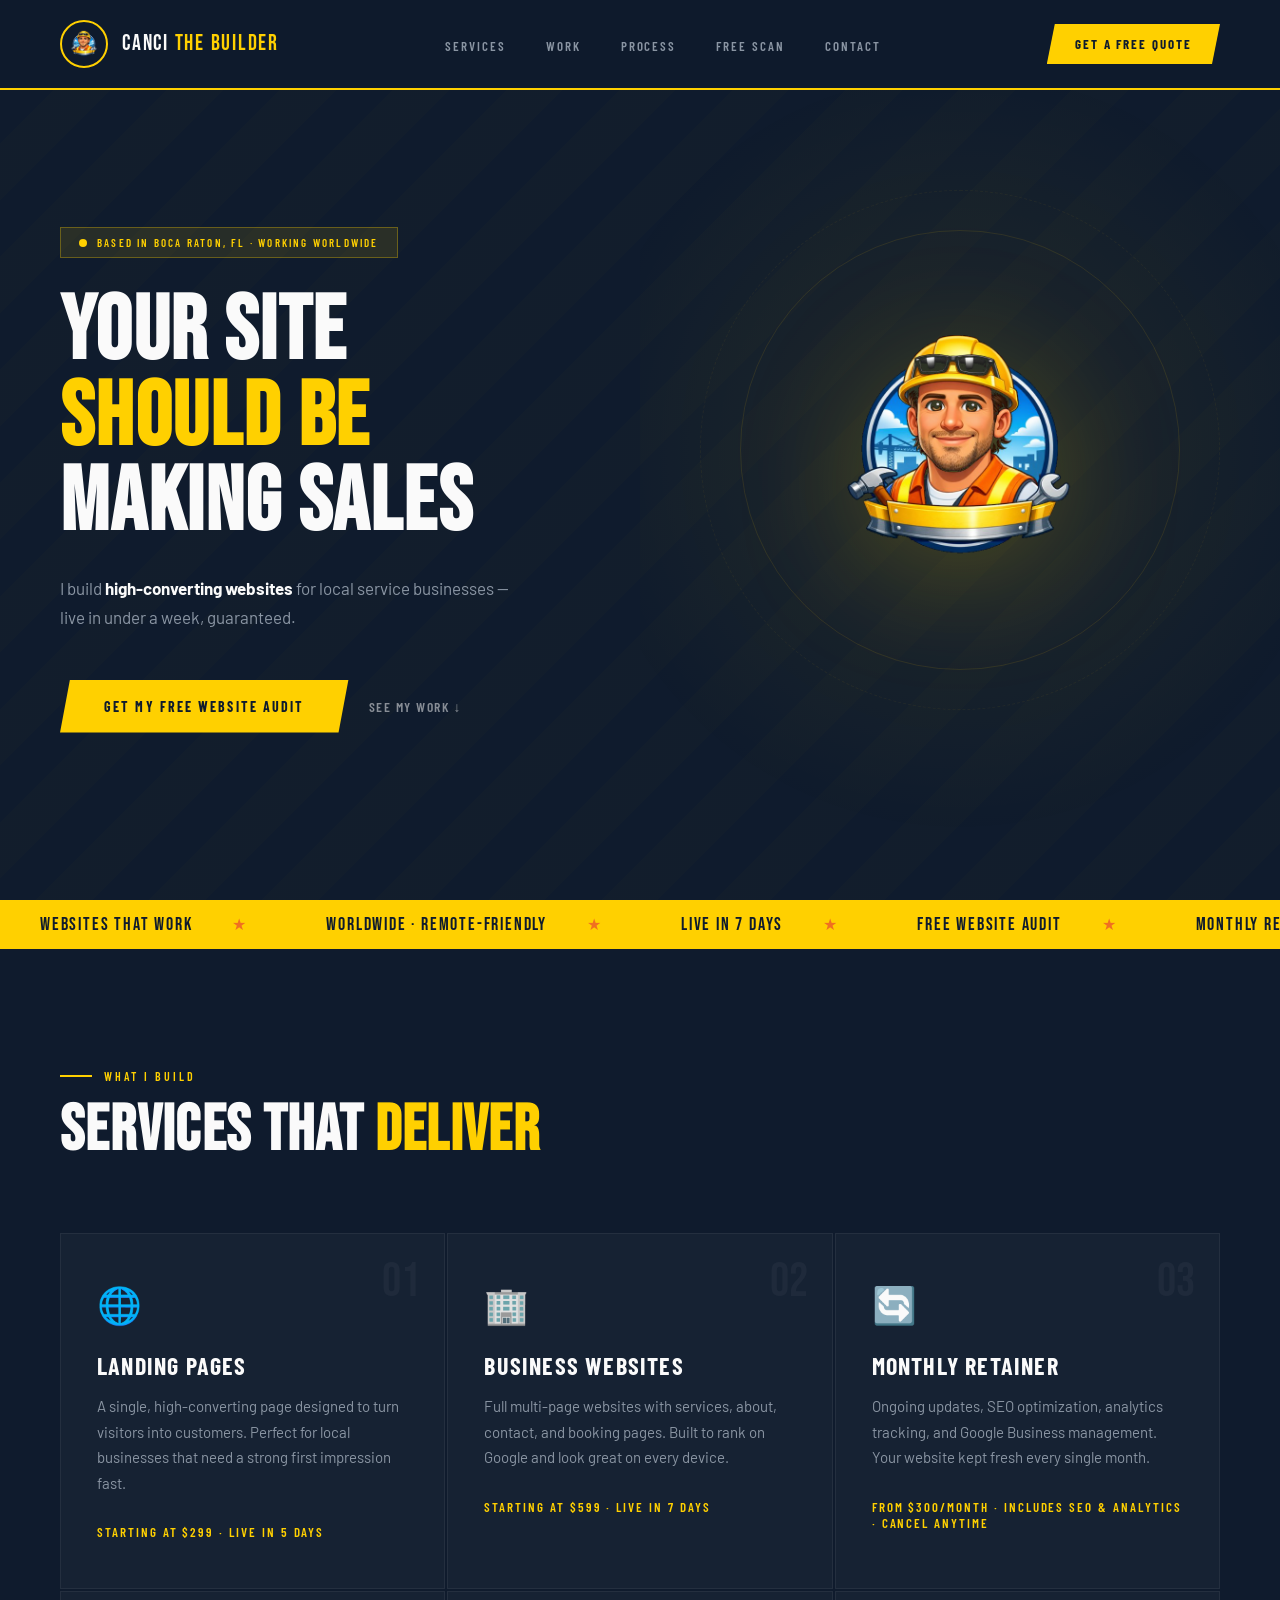
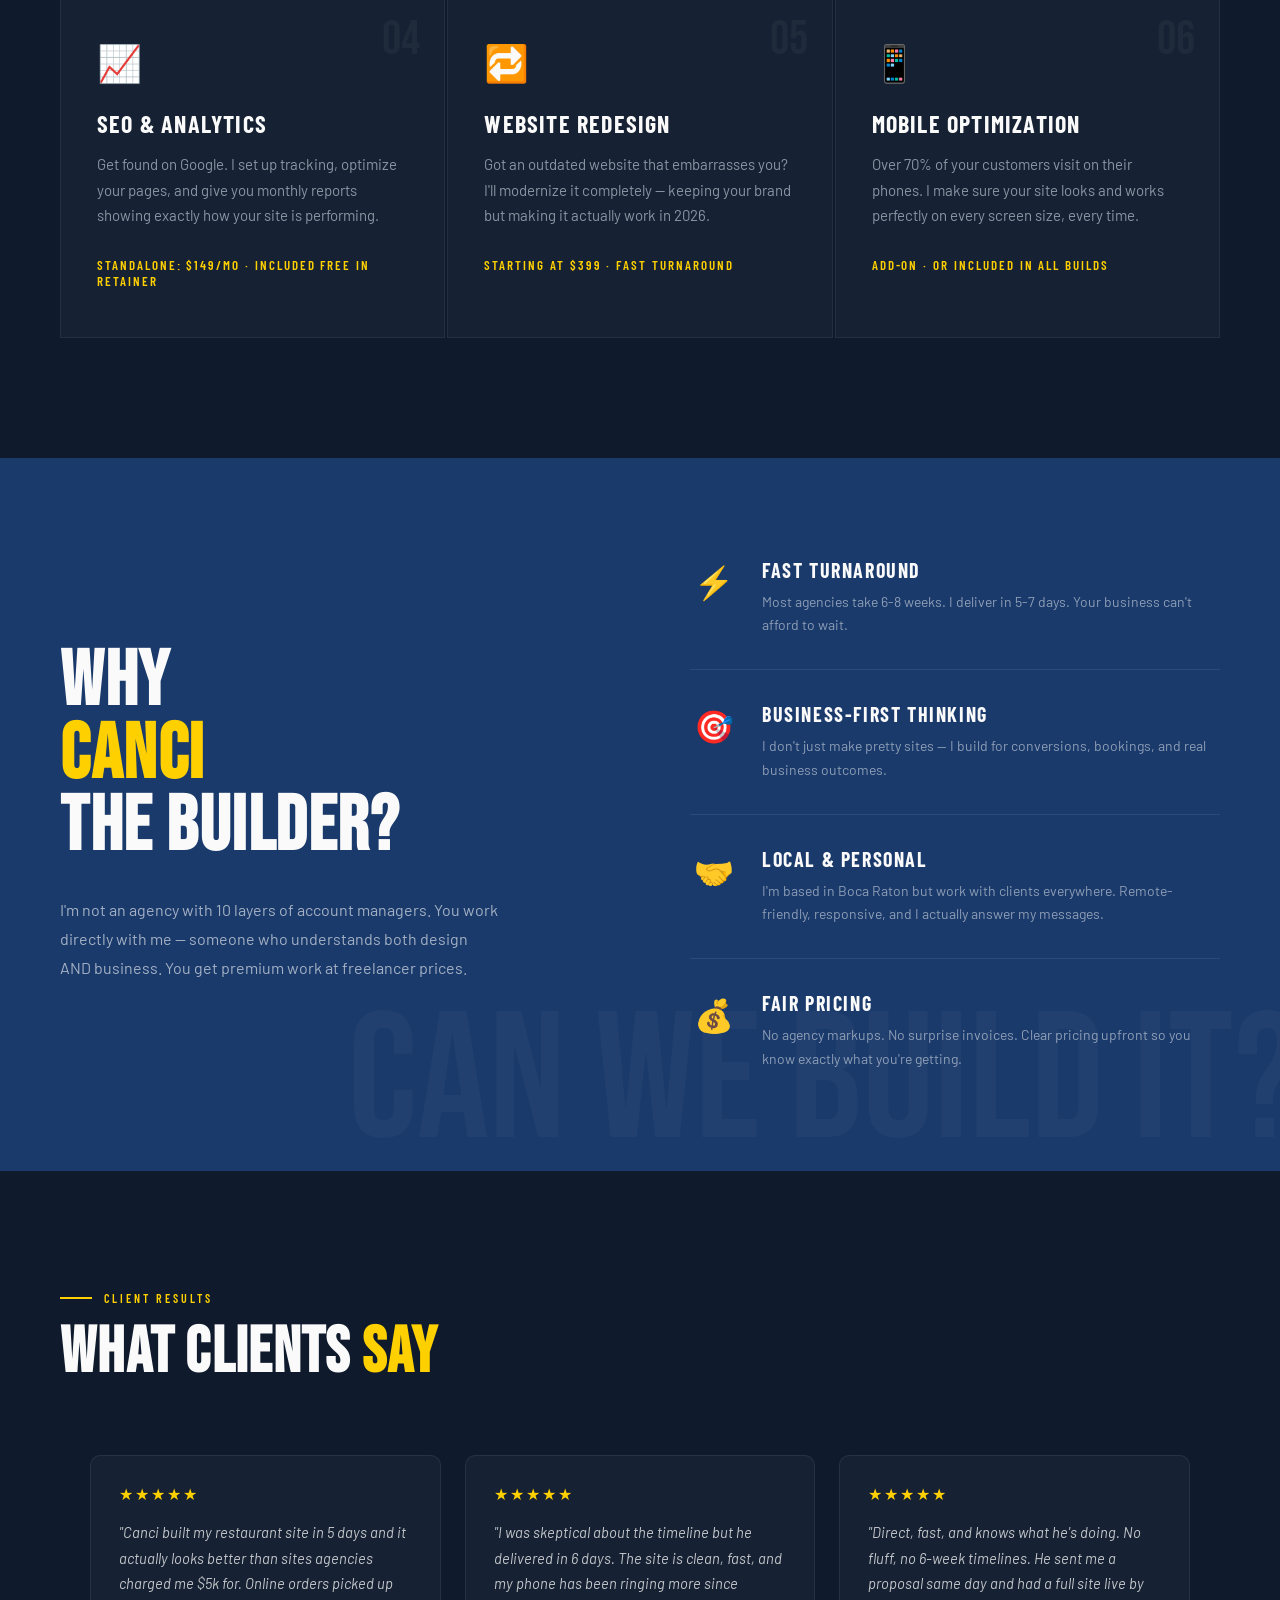
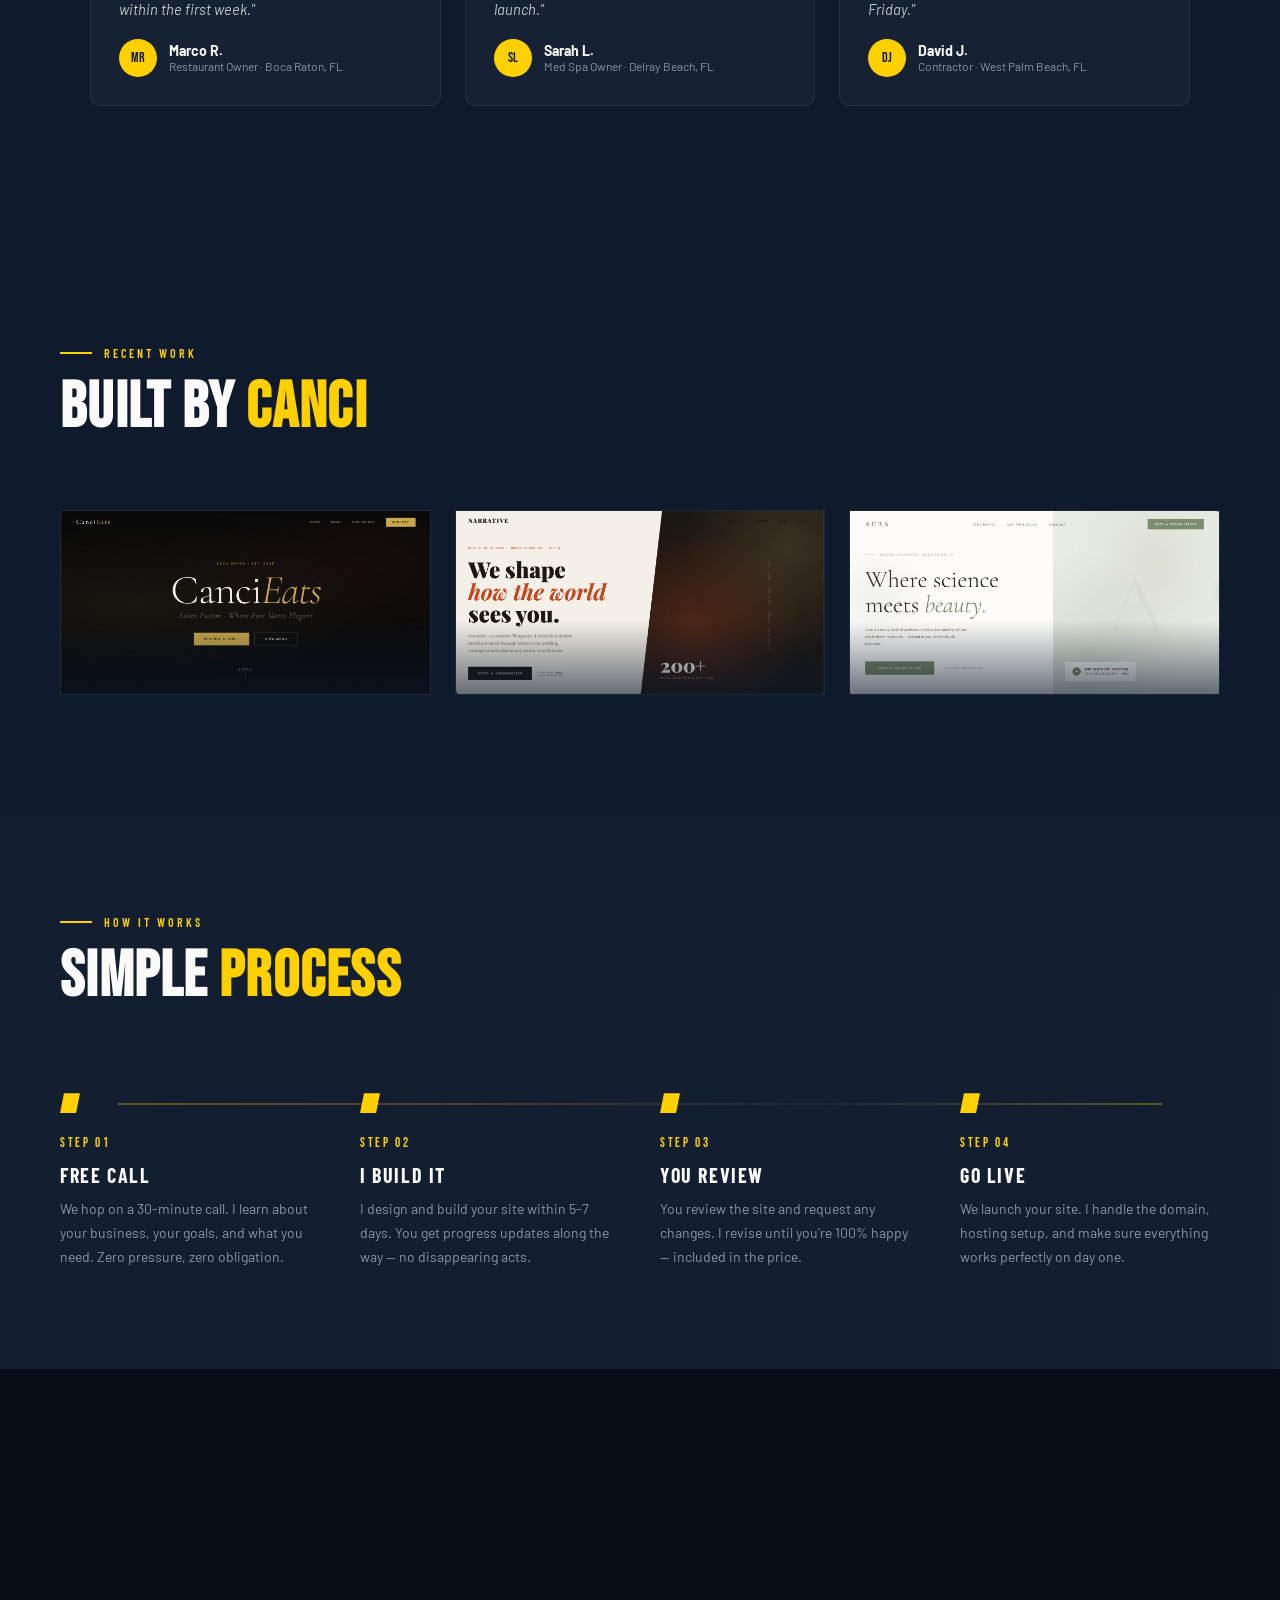
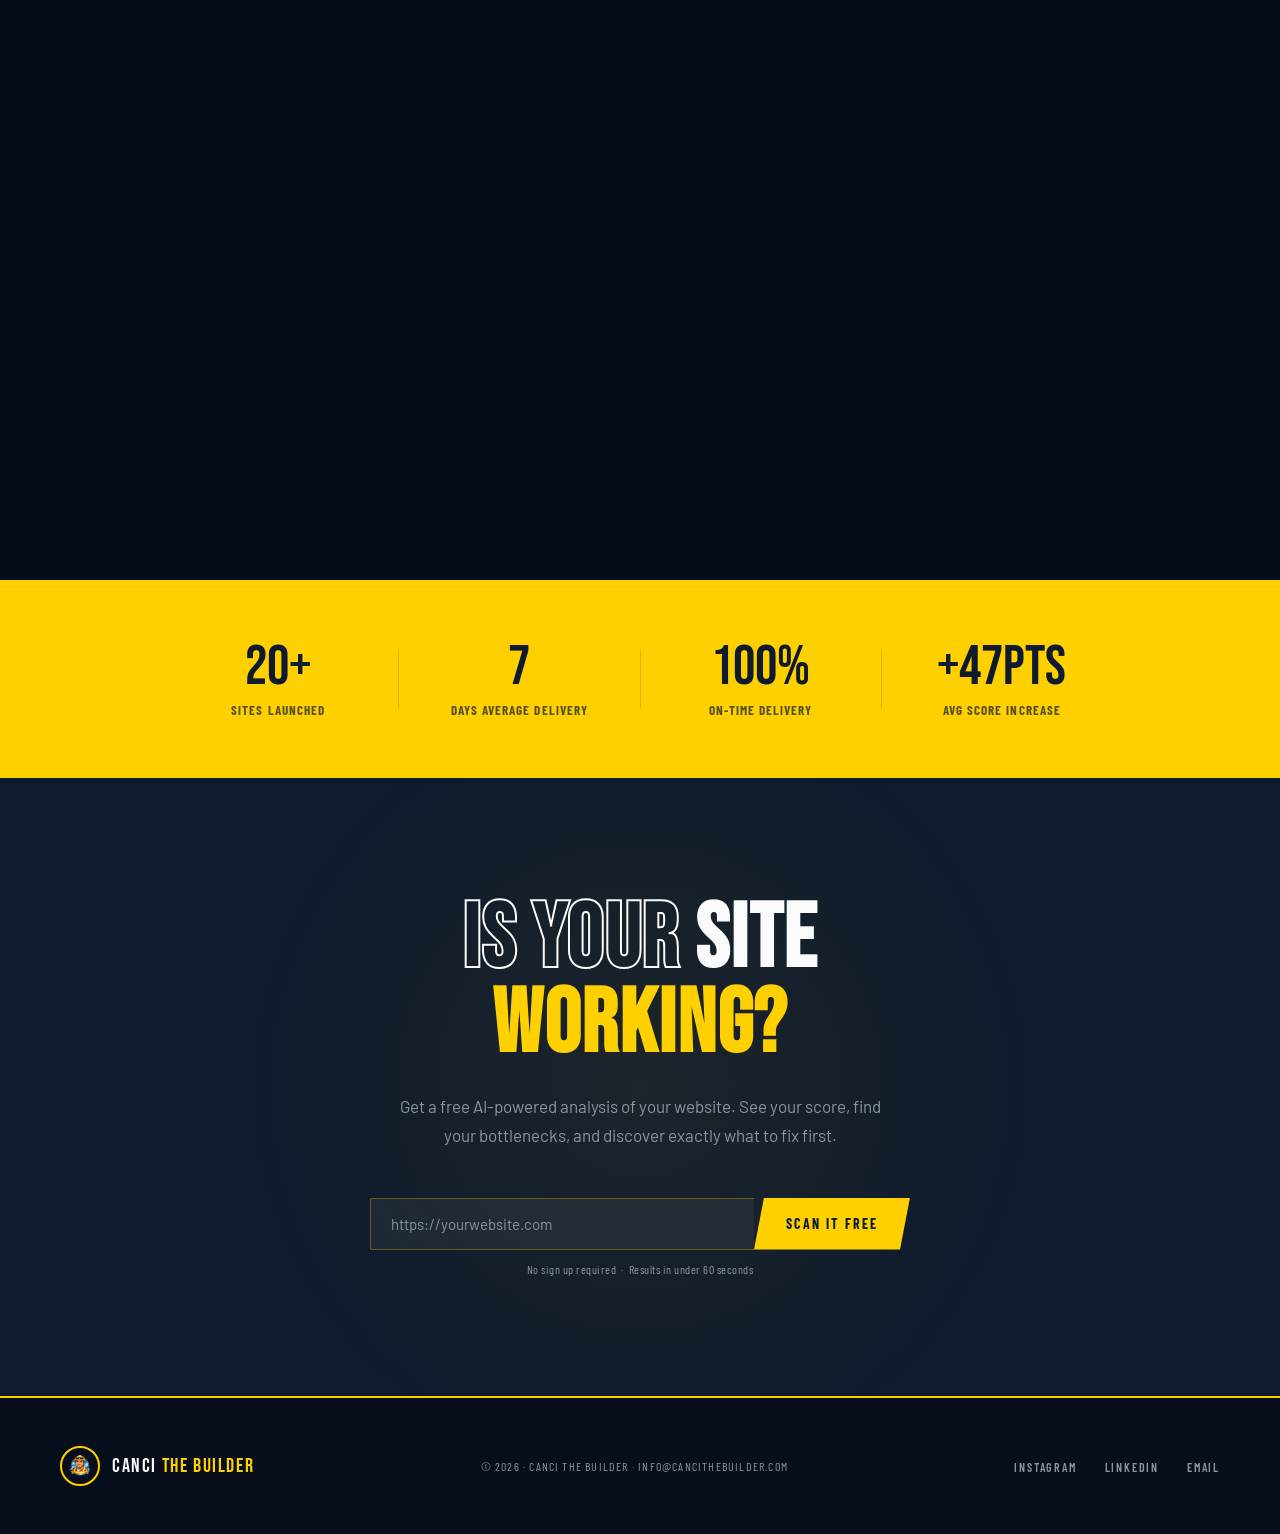
==== commit 1abff429: "feat: add Google Analytics and Calendly click tracking Adds GA4 (G-XYY9YQW58B) to both pages and tra" ====
--- a/index.html
+++ b/index.html
@@ -1,6 +1,14 @@
 <!DOCTYPE html>
 <html lang="en">
 <head>
+  <!-- Google tag (gtag.js) -->
+  <script async src="https://www.googletagmanager.com/gtag/js?id=G-XYY9YQW58B"></script>
+  <script>
+    window.dataLayer = window.dataLayer || [];
+    function gtag(){dataLayer.push(arguments);}
+    gtag('js', new Date());
+    gtag('config', 'G-XYY9YQW58B');
+  </script>
   <link rel="icon" type="image/png" href="/favicon.png">
 <meta charset="UTF-8">
 <meta name="viewport" content="width=device-width, initial-scale=1.0">
@@ -1412,9 +1420,9 @@
     <li><a href="#work">Work</a></li>
     <li><a href="#process">Process</a></li>
     <li><a href="#contact">Free Scan</a></li>
-    <li><a href="https://calendly.com/jozo-cancar27/30min" target="_blank">Contact</a></li>
+    <li><a href="https://calendly.com/jozo-cancar27/30min" target="_blank" onclick="gtag('event','calendly_click',{event_category:'conversion',event_label:this.textContent.trim()})">Contact</a></li>
   </ul>
-  <a href="https://calendly.com/jozo-cancar27/30min" target="_blank" class="nav-cta">Get a Free Quote</a>
+  <a href="https://calendly.com/jozo-cancar27/30min" target="_blank" onclick="gtag('event','calendly_click',{event_category:'conversion',event_label:this.textContent.trim()})" class="nav-cta">Get a Free Quote</a>
 </nav>
 
 <!-- HERO -->
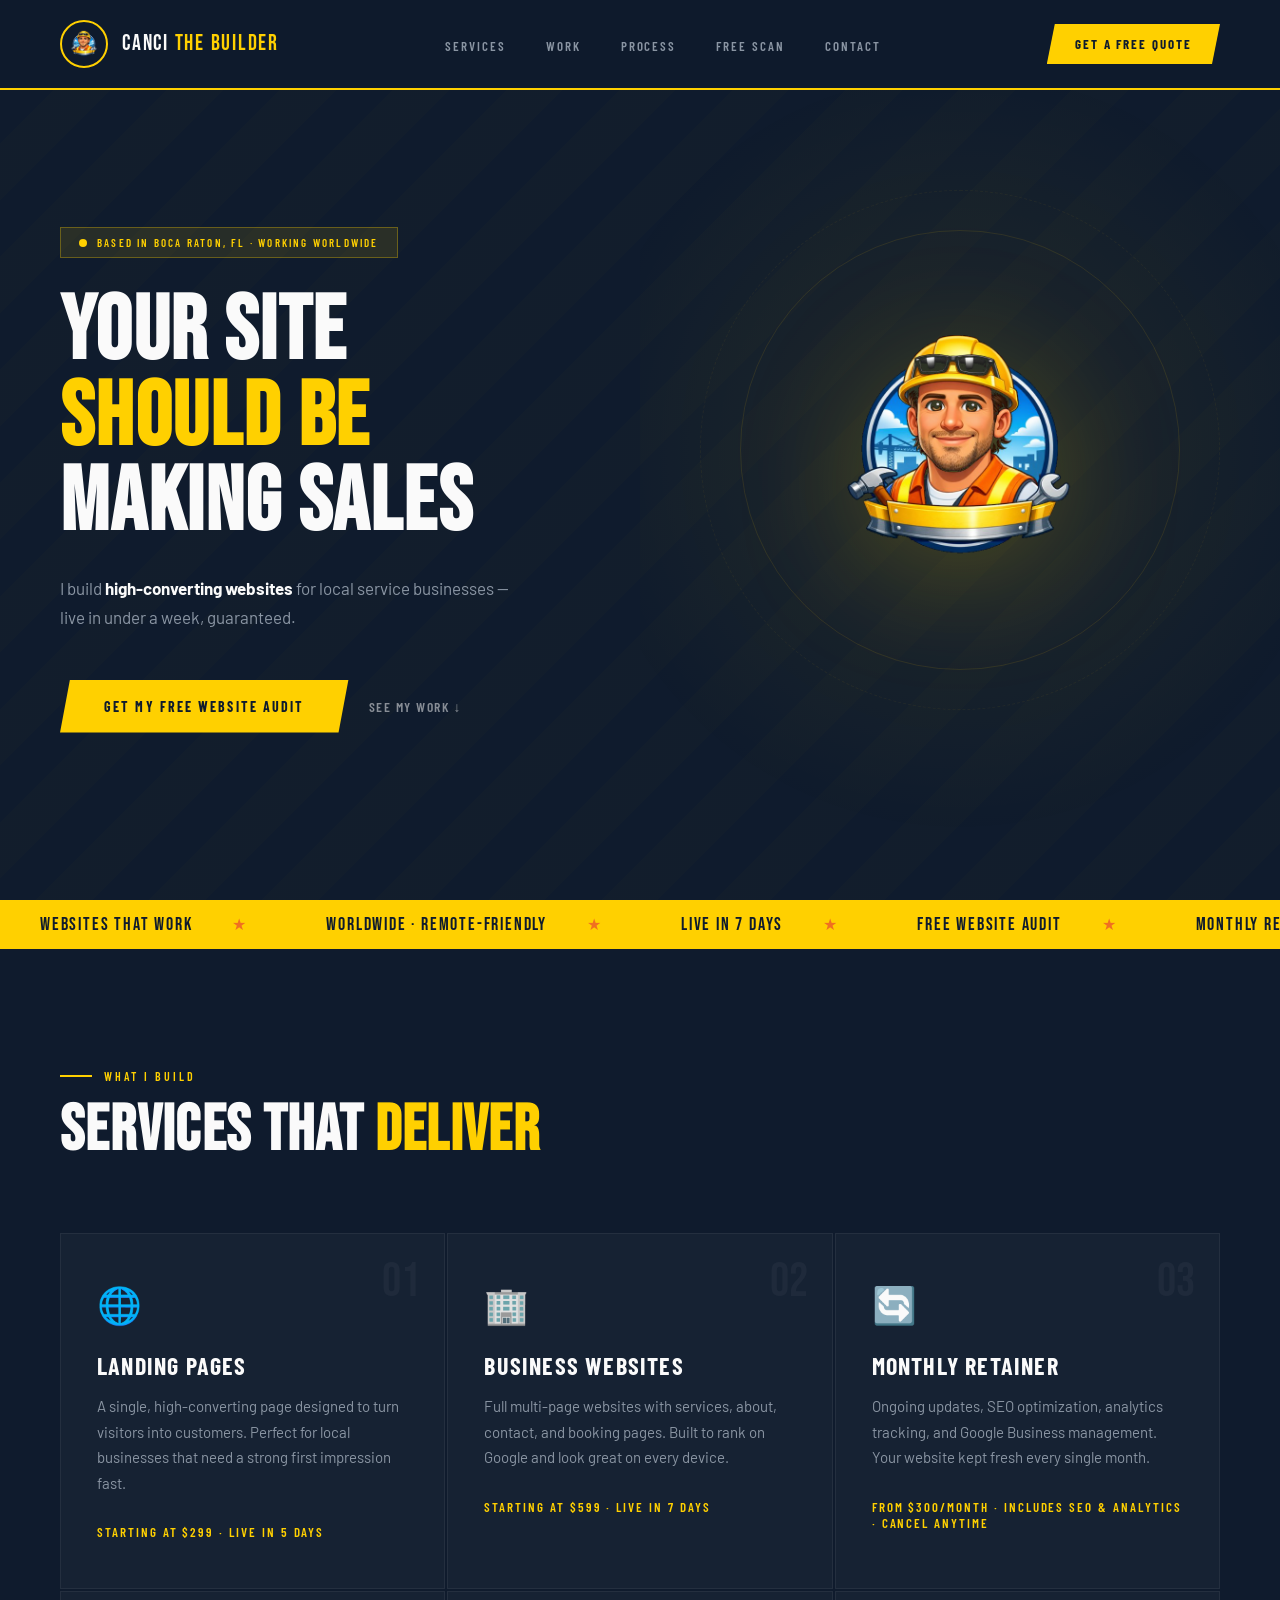
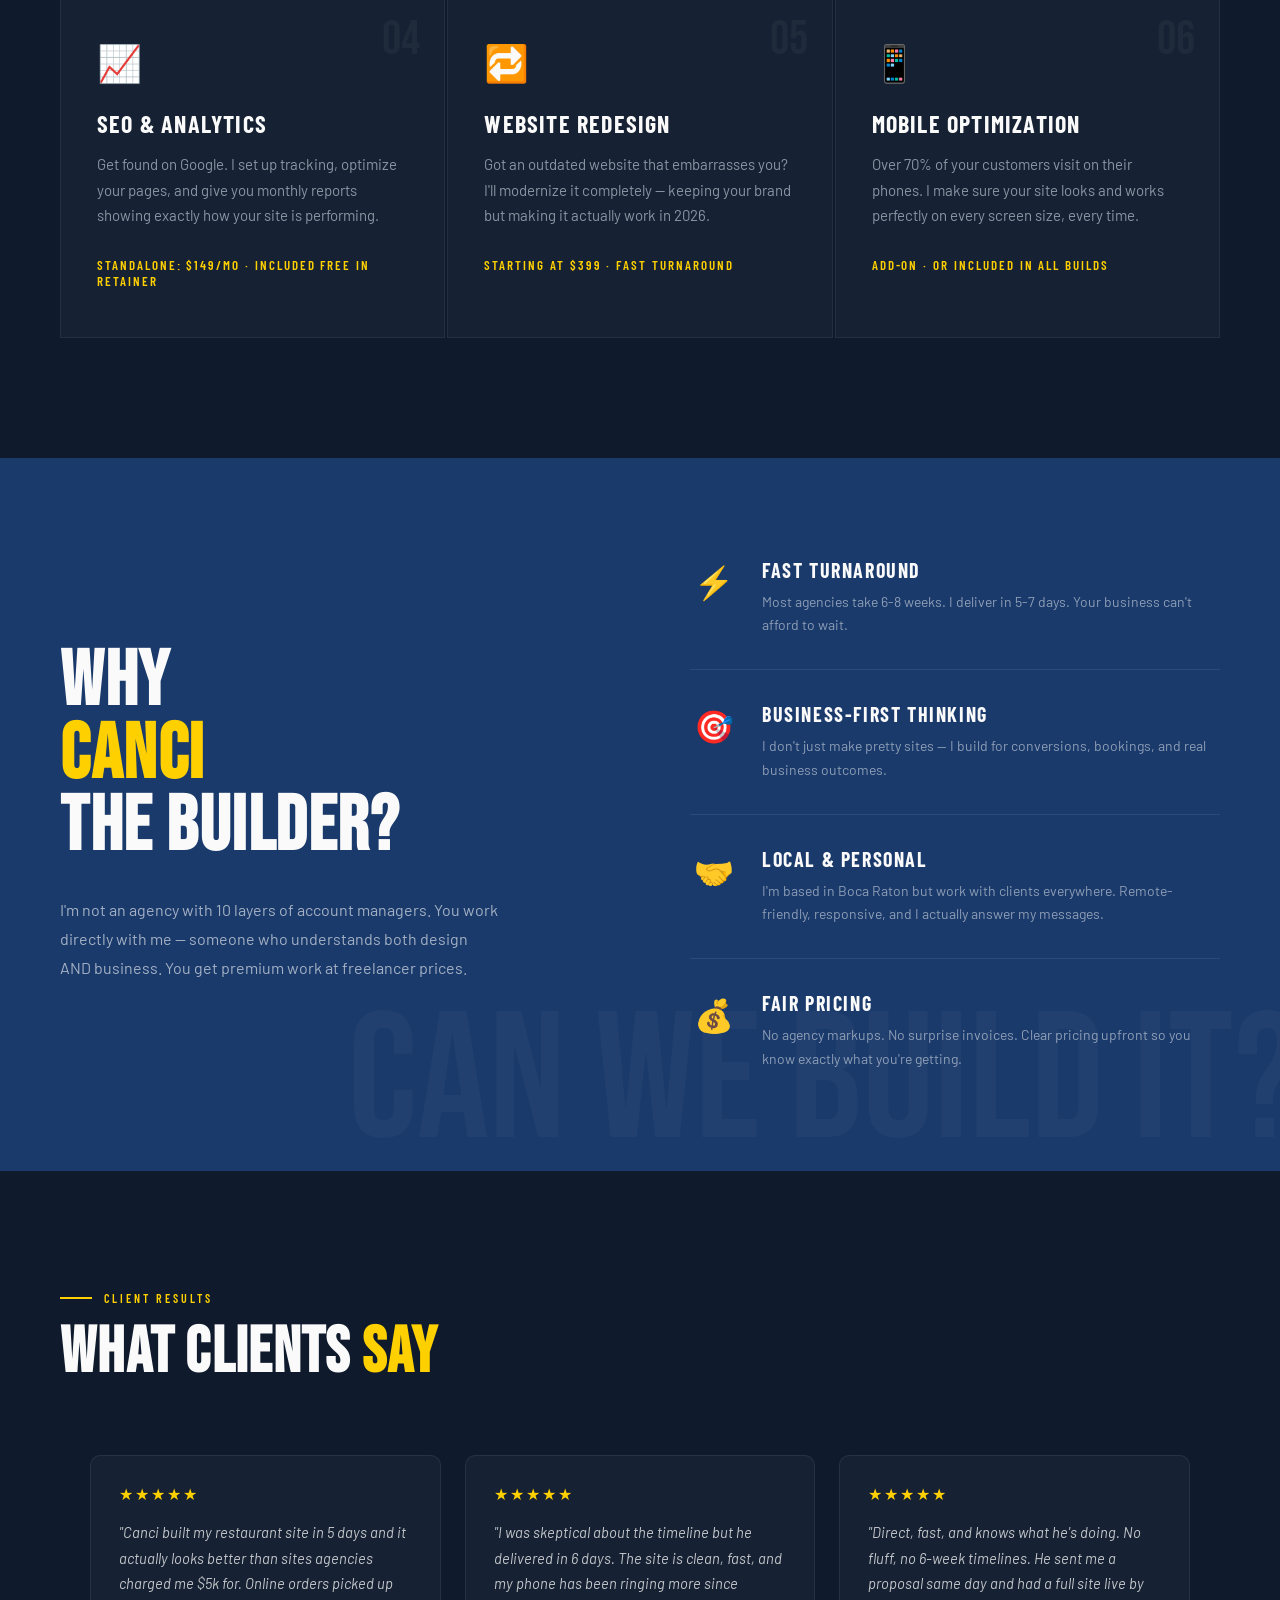
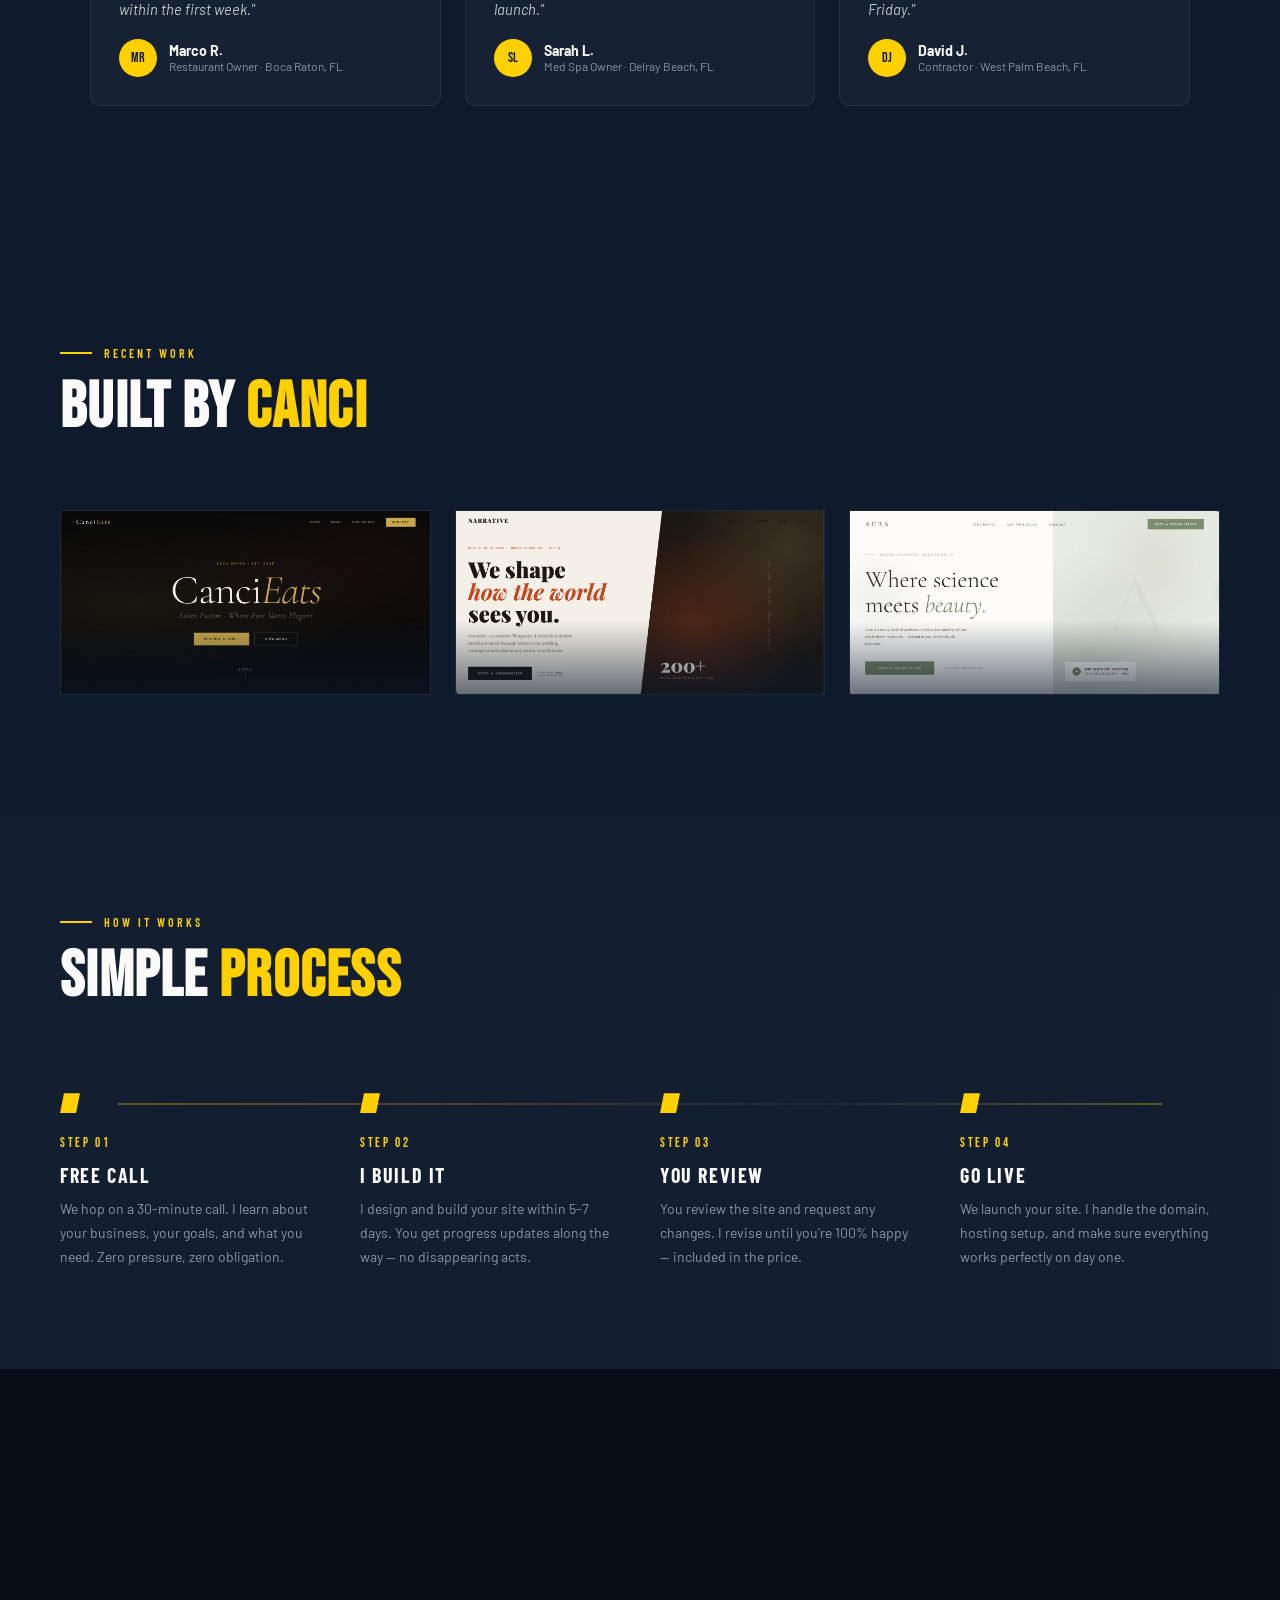
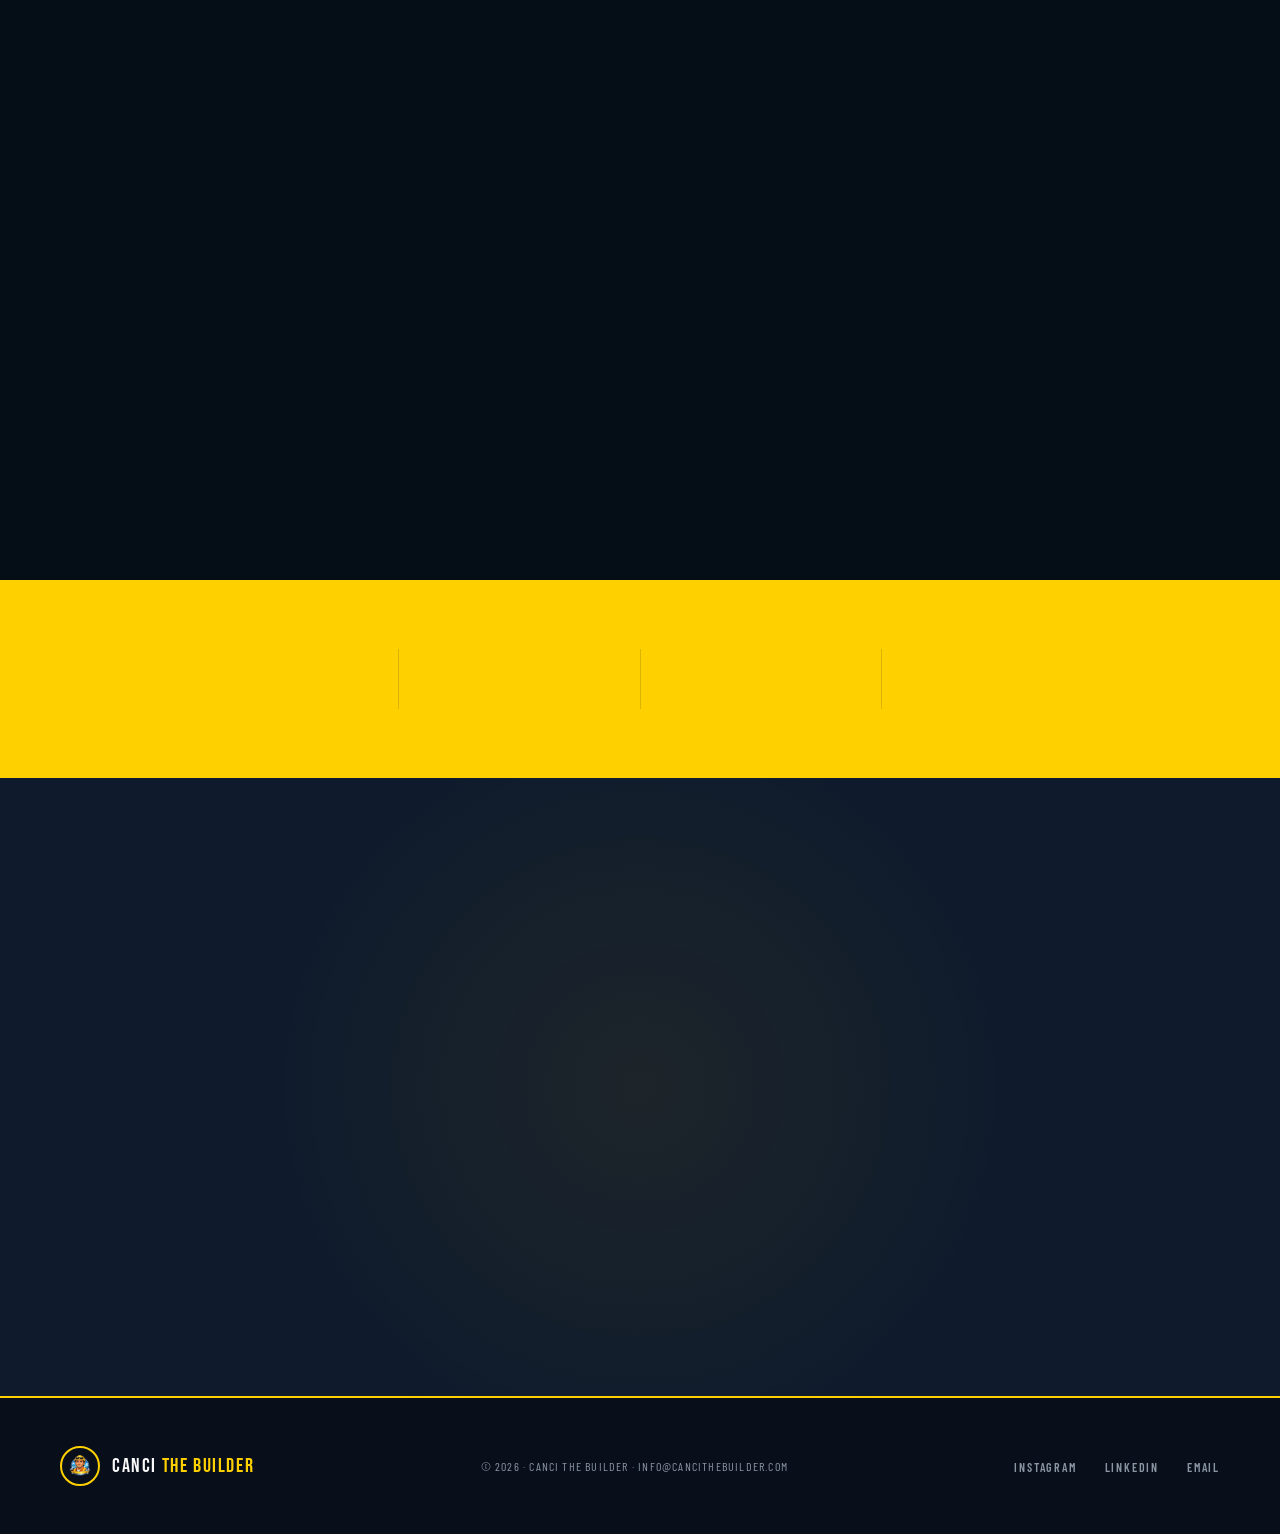
==== commit d878b08f: "refactor: extract inline CSS and JS to separate files Moves ~1,328 lines of CSS to style.css and ~29" ====
--- a/index.html
+++ b/index.html
@@ -76,1336 +76,7 @@
 }
 </script>
 <link href="https://fonts.googleapis.com/css2?family=Bebas+Neue&family=Barlow:ital,wght@0,400;0,500;0,700;1,400&family=Barlow+Condensed:wght@400;600;700&display=swap" rel="stylesheet">
-<style>
-  :root {
-    --yellow: #FFD000;
-    --blue: #1A3A6B;
-    --orange: #F07020;
-    --white: #FAFAFA;
-    --dark: #0F1B2D;
-    --gray: #8A95A3;
-    --light: #F0F4F8;
-  }
-
-  * { margin: 0; padding: 0; box-sizing: border-box; }
-  html { scroll-behavior: smooth; }
-
-  body {
-    background: var(--dark);
-    color: var(--white);
-    font-family: 'Barlow', sans-serif;
-    overflow-x: hidden;
-  }
-
-  /* DIAGONAL STRIPE BACKGROUND */
-  body::before {
-    content: '';
-    position: fixed;
-    inset: 0;
-    background: repeating-linear-gradient(
-      -45deg,
-      transparent,
-      transparent 40px,
-      rgba(255,208,0,0.015) 40px,
-      rgba(255,208,0,0.015) 80px
-    );
-    pointer-events: none;
-    z-index: 0;
-  }
-
-  /* NAV */
-  nav {
-    position: fixed;
-    top: 0; left: 0; right: 0;
-    z-index: 100;
-    display: flex;
-    justify-content: space-between;
-    align-items: center;
-    padding: 20px 60px;
-    background: rgba(15,27,45,0.95);
-    backdrop-filter: blur(10px);
-    border-bottom: 2px solid var(--yellow);
-  }
-
-  .nav-brand {
-    display: flex;
-    align-items: center;
-    gap: 14px;
-  }
-
-  .nav-logo-img {
-    width: 48px;
-    height: 48px;
-    border-radius: 50%;
-    border: 2px solid var(--yellow);
-    object-fit: cover;
-  }
-
-  .nav-name {
-    font-family: 'Bebas Neue', sans-serif;
-    font-size: 22px;
-    letter-spacing: 0.08em;
-    color: var(--white);
-    line-height: 1;
-  }
-
-  .nav-name span { color: var(--yellow); }
-
-  .nav-links {
-    display: flex;
-    gap: 40px;
-    list-style: none;
-  }
-
-  .nav-links a {
-    font-family: 'Barlow Condensed', sans-serif;
-    font-size: 13px;
-    font-weight: 600;
-    letter-spacing: 0.15em;
-    text-transform: uppercase;
-    color: var(--gray);
-    text-decoration: none;
-    transition: color 0.2s;
-  }
-
-  .nav-links a:hover { color: var(--yellow); }
-
-  .nav-cta {
-    background: var(--yellow);
-    color: var(--dark);
-    padding: 12px 28px;
-    font-family: 'Barlow Condensed', sans-serif;
-    font-size: 13px;
-    font-weight: 700;
-    letter-spacing: 0.15em;
-    text-transform: uppercase;
-    text-decoration: none;
-    transition: all 0.2s;
-    clip-path: polygon(8px 0%, 100% 0%, calc(100% - 8px) 100%, 0% 100%);
-  }
-
-  .nav-cta:hover { background: var(--orange); color: var(--white); }
-
-  /* HERO */
-  .hero {
-    min-height: 100vh;
-    display: grid;
-    grid-template-columns: 1fr 1fr;
-    position: relative;
-    z-index: 1;
-    overflow: hidden;
-  }
-
-  .hero-left {
-    display: flex;
-    flex-direction: column;
-    justify-content: center;
-    padding: 140px 60px 80px;
-    position: relative;
-  }
-
-  .hero-badge {
-    display: inline-flex;
-    align-items: center;
-    gap: 10px;
-    background: rgba(255,208,0,0.1);
-    border: 1px solid rgba(255,208,0,0.3);
-    padding: 8px 18px;
-    margin-bottom: 32px;
-    width: fit-content;
-    opacity: 0;
-    animation: fadeUp 0.7s ease forwards 0.2s;
-  }
-
-  .hero-badge-dot {
-    width: 8px;
-    height: 8px;
-    border-radius: 50%;
-    background: var(--yellow);
-    animation: pulse 2s infinite;
-  }
-
-  @keyframes pulse {
-    0%, 100% { opacity: 1; transform: scale(1); }
-    50% { opacity: 0.5; transform: scale(0.8); }
-  }
-
-  .hero-badge-text {
-    font-family: 'Barlow Condensed', sans-serif;
-    font-size: 11px;
-    font-weight: 600;
-    letter-spacing: 0.2em;
-    text-transform: uppercase;
-    color: var(--yellow);
-  }
-
-  .hero-headline {
-    font-family: 'Bebas Neue', sans-serif;
-    font-size: clamp(64px, 7vw, 110px);
-    line-height: 0.95;
-    letter-spacing: 0.02em;
-    color: var(--white);
-    opacity: 0;
-    animation: fadeUp 0.7s ease forwards 0.4s;
-  }
-
-  .hero-headline .accent { color: var(--yellow); }
-  .hero-headline .outline {
-    -webkit-text-stroke: 2px var(--white);
-    color: transparent;
-  }
-
-  .hero-sub {
-    margin-top: 28px;
-    font-size: 17px;
-    font-weight: 400;
-    line-height: 1.7;
-    color: var(--gray);
-    max-width: 460px;
-    opacity: 0;
-    animation: fadeUp 0.7s ease forwards 0.6s;
-  }
-
-  .hero-sub strong { color: var(--white); font-weight: 700; }
-
-  .hero-actions {
-    margin-top: 48px;
-    display: flex;
-    gap: 20px;
-    align-items: center;
-    opacity: 0;
-    animation: fadeUp 0.7s ease forwards 0.8s;
-  }
-
-  .btn-primary {
-    background: var(--yellow);
-    color: var(--dark);
-    padding: 18px 44px;
-    font-family: 'Barlow Condensed', sans-serif;
-    font-size: 14px;
-    font-weight: 700;
-    letter-spacing: 0.15em;
-    text-transform: uppercase;
-    text-decoration: none;
-    clip-path: polygon(10px 0%, 100% 0%, calc(100% - 10px) 100%, 0% 100%);
-    transition: all 0.25s;
-    position: relative;
-  }
-
-  .btn-primary:hover { background: var(--orange); color: var(--white); transform: translateY(-2px); }
-
-  .btn-secondary {
-    font-family: 'Barlow Condensed', sans-serif;
-    font-size: 13px;
-    font-weight: 600;
-    letter-spacing: 0.15em;
-    text-transform: uppercase;
-    color: var(--gray);
-    text-decoration: none;
-    border-bottom: 1px solid var(--gray);
-    padding-bottom: 2px;
-    transition: all 0.2s;
-  }
-
-  .btn-secondary:hover { color: var(--yellow); border-color: var(--yellow); }
-  .btn-text-link {
-    color: rgba(255,255,255,0.5); font-family: 'Barlow Condensed', sans-serif;
-    font-size: 0.85rem; font-weight: 600; letter-spacing: 1.5px; text-transform: uppercase;
-    text-decoration: none; transition: color 0.2s; padding: 4px 0;
-  }
-  .btn-text-link:hover { color: var(--white); }
-
-  .hero-right {
-    position: relative;
-    display: flex;
-    align-items: center;
-    justify-content: center;
-    overflow: hidden;
-  }
-
-  .hero-right::before {
-    content: '';
-    position: absolute;
-    inset: 0;
-    background: radial-gradient(circle at center, rgba(255,208,0,0.08) 0%, transparent 70%);
-  }
-
-  .hero-logo-wrap {
-    position: relative;
-    z-index: 2;
-    opacity: 0;
-    animation: fadeIn 1s ease forwards 0.6s;
-  }
-
-  .hero-logo-img {
-    width: 380px;
-    height: 380px;
-    object-fit: contain;
-    filter: drop-shadow(0 20px 60px rgba(255,208,0,0.2));
-    animation: float 4s ease-in-out infinite;
-  }
-
-  @keyframes float {
-    0%, 100% { transform: translateY(0px); }
-    50% { transform: translateY(-16px); }
-  }
-
-  .hero-ring {
-    position: absolute;
-    top: 50%;
-    left: 50%;
-    transform: translate(-50%, -50%);
-    width: 440px;
-    height: 440px;
-    border-radius: 50%;
-    border: 1px solid rgba(255,208,0,0.1);
-    animation: spin 20s linear infinite;
-  }
-
-  .hero-ring-2 {
-    position: absolute;
-    top: 50%;
-    left: 50%;
-    transform: translate(-50%, -50%);
-    width: 520px;
-    height: 520px;
-    border-radius: 50%;
-    border: 1px dashed rgba(255,208,0,0.05);
-    animation: spin 30s linear infinite reverse;
-  }
-
-  @keyframes spin {
-    from { transform: translate(-50%, -50%) rotate(0deg); }
-    to { transform: translate(-50%, -50%) rotate(360deg); }
-  }
-
-  /* MARQUEE */
-  .marquee {
-    background: var(--yellow);
-    padding: 14px 0;
-    overflow: hidden;
-    position: relative;
-    z-index: 1;
-  }
-
-  .marquee-inner {
-    display: flex;
-    animation: marquee 20s linear infinite;
-    white-space: nowrap;
-  }
-
-  .marquee-item {
-    font-family: 'Bebas Neue', sans-serif;
-    font-size: 18px;
-    letter-spacing: 0.1em;
-    color: var(--dark);
-    padding: 0 40px;
-  }
-
-  .marquee-sep { color: var(--orange); margin-right: 40px; }
-
-  @keyframes marquee {
-    0% { transform: translateX(0); }
-    100% { transform: translateX(-50%); }
-  }
-
-  /* SERVICES */
-  .services {
-    padding: 120px 60px;
-    max-width: 1400px;
-    margin: 0 auto;
-    position: relative;
-    z-index: 1;
-  }
-
-  .section-header {
-    margin-bottom: 70px;
-  }
-
-  .section-tag {
-    font-family: 'Barlow Condensed', sans-serif;
-    font-size: 12px;
-    font-weight: 600;
-    letter-spacing: 0.25em;
-    text-transform: uppercase;
-    color: var(--yellow);
-    margin-bottom: 16px;
-    display: flex;
-    align-items: center;
-    gap: 12px;
-  }
-
-  .section-tag::before {
-    content: '';
-    display: block;
-    width: 32px;
-    height: 2px;
-    background: var(--yellow);
-  }
-
-  .section-title {
-    font-family: 'Bebas Neue', sans-serif;
-    font-size: clamp(48px, 5vw, 72px);
-    line-height: 1;
-    letter-spacing: 0.02em;
-    color: var(--white);
-  }
-
-  .section-title span { color: var(--yellow); }
-
-  .services-grid {
-    display: grid;
-    grid-template-columns: repeat(3, 1fr);
-    gap: 2px;
-  }
-
-  .service-card {
-    background: rgba(255,255,255,0.03);
-    border: 1px solid rgba(255,255,255,0.06);
-    padding: 48px 36px;
-    position: relative;
-    overflow: hidden;
-    transition: all 0.3s;
-  }
-
-  .service-card::before {
-    content: '';
-    position: absolute;
-    top: 0; left: 0; right: 0;
-    height: 3px;
-    background: var(--yellow);
-    transform: scaleX(0);
-    transform-origin: left;
-    transition: transform 0.4s ease;
-  }
-
-  .service-card:hover {
-    background: rgba(255,208,0,0.04);
-    border-color: rgba(255,208,0,0.2);
-    transform: translateY(-4px);
-  }
-
-  .service-card:hover::before { transform: scaleX(1); }
-
-  .service-icon {
-    font-size: 36px;
-    margin-bottom: 24px;
-    display: block;
-  }
-
-  .service-num {
-    position: absolute;
-    top: 24px;
-    right: 24px;
-    font-family: 'Bebas Neue', sans-serif;
-    font-size: 48px;
-    color: rgba(255,255,255,0.04);
-    line-height: 1;
-  }
-
-  .service-title {
-    font-family: 'Barlow Condensed', sans-serif;
-    font-size: 24px;
-    font-weight: 700;
-    letter-spacing: 0.05em;
-    text-transform: uppercase;
-    color: var(--white);
-    margin-bottom: 14px;
-  }
-
-  .service-desc {
-    font-size: 15px;
-    font-weight: 400;
-    line-height: 1.7;
-    color: var(--gray);
-  }
-
-  .service-price {
-    margin-top: 28px;
-    font-family: 'Barlow Condensed', sans-serif;
-    font-size: 13px;
-    font-weight: 600;
-    letter-spacing: 0.15em;
-    text-transform: uppercase;
-    color: var(--yellow);
-  }
-
-  /* WHY ME */
-  .why {
-    background: var(--blue);
-    padding: 100px 60px;
-    position: relative;
-    z-index: 1;
-    overflow: hidden;
-  }
-
-  .why::before {
-    content: 'CAN WE BUILD IT?';
-    position: absolute;
-    font-family: 'Bebas Neue', sans-serif;
-    font-size: 180px;
-    color: rgba(255,255,255,0.03);
-    bottom: -20px;
-    right: -20px;
-    white-space: nowrap;
-    pointer-events: none;
-  }
-
-  .why-inner {
-    max-width: 1400px;
-    margin: 0 auto;
-    display: grid;
-    grid-template-columns: 1fr 1fr;
-    gap: 100px;
-    align-items: center;
-  }
-
-  .why-left .big-text {
-    font-family: 'Bebas Neue', sans-serif;
-    font-size: clamp(56px, 6vw, 88px);
-    line-height: 0.95;
-    letter-spacing: 0.02em;
-    color: var(--white);
-    margin-bottom: 32px;
-  }
-
-  .why-left .big-text span { color: var(--yellow); }
-
-  .why-left p {
-    font-size: 16px;
-    font-weight: 400;
-    line-height: 1.8;
-    color: rgba(255,255,255,0.6);
-    max-width: 440px;
-  }
-
-  .why-right {
-    display: flex;
-    flex-direction: column;
-    gap: 32px;
-  }
-
-  .why-item {
-    display: flex;
-    gap: 24px;
-    align-items: flex-start;
-    padding-bottom: 32px;
-    border-bottom: 1px solid rgba(255,255,255,0.08);
-  }
-
-  .why-item:last-child { border-bottom: none; padding-bottom: 0; }
-
-  .why-icon {
-    width: 48px;
-    height: 48px;
-    background: transparent;
-    display: flex;
-    align-items: center;
-    justify-content: center;
-    font-size: 32px;
-    flex-shrink: 0;
-  }
-
-  .why-text h3 {
-    font-family: 'Barlow Condensed', sans-serif;
-    font-size: 20px;
-    font-weight: 700;
-    letter-spacing: 0.08em;
-    text-transform: uppercase;
-    color: var(--white);
-    margin-bottom: 8px;
-  }
-
-  .why-text p {
-    font-size: 14px;
-    font-weight: 400;
-    line-height: 1.7;
-    color: rgba(255,255,255,0.5);
-  }
-
-  /* PORTFOLIO PREVIEW */
-  .portfolio {
-    padding: 120px 60px;
-    max-width: 1400px;
-    margin: 0 auto;
-    position: relative;
-    z-index: 1;
-  }
-
-  .portfolio-grid {
-    display: grid;
-    grid-template-columns: repeat(3, 1fr);
-    gap: 24px;
-    margin-top: 70px;
-  }
-
-  .portfolio-card {
-    position: relative;
-    overflow: hidden;
-    aspect-ratio: 2/1;
-    border: 1px solid rgba(255,255,255,0.08);
-    display: block;
-    transition: border-color 0.3s, box-shadow 0.3s;
-    background: #0a1628 center top/cover no-repeat;
-  }
-  .portfolio-card::after {
-    content: '';
-    position: absolute; inset: 0;
-    background: linear-gradient(to bottom, transparent 60%, rgba(10,22,40,0.6) 100%);
-    transition: opacity 0.3s;
-  }
-  .portfolio-card:hover {
-    border-color: var(--yellow);
-    box-shadow: 0 8px 32px rgba(255,208,0,0.12);
-  }
-  .portfolio-card:hover .portfolio-card-bg {
-    transform: scale(1.04);
-  }
-  .portfolio-card-bg {
-    position: absolute; inset: 0;
-    background: inherit;
-    background-size: cover;
-    background-position: center top;
-    transition: transform 0.5s ease;
-  }
-
-  .portfolio-label {
-    text-align: center;
-  }
-
-  .portfolio-type {
-    font-family: 'Barlow Condensed', sans-serif;
-    font-size: 11px;
-    font-weight: 600;
-    letter-spacing: 0.25em;
-    text-transform: uppercase;
-    color: var(--yellow);
-    margin-bottom: 8px;
-  }
-
-  .portfolio-name {
-    font-family: 'Bebas Neue', sans-serif;
-    font-size: 32px;
-    letter-spacing: 0.05em;
-    color: var(--white);
-  }
-
-  .portfolio-card-overlay {
-    position: absolute;
-    inset: 0;
-    background: var(--yellow);
-    display: flex;
-    align-items: center;
-    justify-content: center;
-    opacity: 0;
-    transition: opacity 0.3s;
-  }
-
-  .portfolio-card:hover .portfolio-card-overlay { opacity: 1; }
-
-  .portfolio-card-overlay span {
-    font-family: 'Bebas Neue', sans-serif;
-    font-size: 22px;
-    letter-spacing: 0.1em;
-    color: var(--dark);
-  }
-
-  /* PROCESS */
-  .process {
-    background: rgba(255,255,255,0.02);
-    padding: 100px 60px;
-    position: relative;
-    z-index: 1;
-  }
-
-  .process-inner {
-    max-width: 1400px;
-    margin: 0 auto;
-  }
-
-  .process-steps {
-    display: grid;
-    grid-template-columns: repeat(4, 1fr);
-    gap: 40px;
-    margin-top: 70px;
-    position: relative;
-  }
-
-  .process-steps::before {
-    content: '';
-    position: absolute;
-    top: 24px;
-    left: 5%;
-    right: 5%;
-    height: 2px;
-    background: linear-gradient(90deg, var(--yellow), var(--orange), var(--blue), var(--yellow));
-    opacity: 0.3;
-  }
-
-  .step {
-    position: relative;
-    padding-top: 56px;
-  }
-
-  .step-dot {
-    position: absolute;
-    top: 14px;
-    left: 0;
-    width: 20px;
-    height: 20px;
-    background: var(--yellow);
-    clip-path: polygon(4px 0%, 100% 0%, calc(100% - 4px) 100%, 0% 100%);
-  }
-
-  .step-num {
-    font-family: 'Bebas Neue', sans-serif;
-    font-size: 13px;
-    letter-spacing: 0.2em;
-    color: var(--yellow);
-    margin-bottom: 12px;
-  }
-
-  .step-title {
-    font-family: 'Barlow Condensed', sans-serif;
-    font-size: 20px;
-    font-weight: 700;
-    letter-spacing: 0.08em;
-    text-transform: uppercase;
-    color: var(--white);
-    margin-bottom: 10px;
-  }
-
-  .step-desc {
-    font-size: 14px;
-    font-weight: 400;
-    line-height: 1.7;
-    color: var(--gray);
-  }
-
-  /* CTA */
-  .cta {
-    padding: 120px 60px;
-    text-align: center;
-    position: relative;
-    z-index: 1;
-    overflow: hidden;
-  }
-
-  .cta::before {
-    content: '';
-    position: absolute;
-    top: 50%;
-    left: 50%;
-    transform: translate(-50%, -50%);
-    width: 800px;
-    height: 800px;
-    border-radius: 50%;
-    background: radial-gradient(circle, rgba(255,208,0,0.06) 0%, transparent 70%);
-    pointer-events: none;
-  }
-
-  .cta-headline {
-    font-family: 'Bebas Neue', sans-serif;
-    font-size: clamp(56px, 7vw, 100px);
-    line-height: 0.95;
-    letter-spacing: 0.02em;
-    color: var(--white);
-    margin-bottom: 24px;
-    position: relative;
-    z-index: 1;
-  }
-
-  .cta-headline span { color: var(--yellow); }
-  .cta-headline .outline {
-    -webkit-text-stroke: 2px var(--white);
-    color: transparent;
-  }
-
-  .cta-sub {
-    font-size: 17px;
-    font-weight: 400;
-    line-height: 1.7;
-    color: var(--gray);
-    max-width: 500px;
-    margin: 0 auto 48px;
-    position: relative;
-    z-index: 1;
-  }
-
-  .cta-buttons {
-    display: flex;
-    justify-content: center;
-    gap: 20px;
-    position: relative;
-    z-index: 1;
-  }
-
-  .btn-cta {
-    background: var(--yellow);
-    color: var(--dark);
-    padding: 20px 56px;
-    font-family: 'Barlow Condensed', sans-serif;
-    font-size: 15px;
-    font-weight: 700;
-    letter-spacing: 0.15em;
-    text-transform: uppercase;
-    text-decoration: none;
-    clip-path: polygon(12px 0%, 100% 0%, calc(100% - 12px) 100%, 0% 100%);
-    transition: all 0.25s;
-  }
-
-  .btn-cta:hover { background: var(--orange); color: var(--white); transform: translateY(-3px); }
-
-  /* FOOTER */
-  footer {
-    background: #080F1A;
-    padding: 48px 60px;
-    display: flex;
-    justify-content: space-between;
-    align-items: center;
-    border-top: 2px solid var(--yellow);
-    position: relative;
-    z-index: 1;
-  }
-
-  .footer-brand {
-    display: flex;
-    align-items: center;
-    gap: 12px;
-  }
-
-  .footer-logo {
-    width: 40px;
-    height: 40px;
-    border-radius: 50%;
-    border: 2px solid var(--yellow);
-    object-fit: cover;
-  }
-
-  .footer-name {
-    font-family: 'Bebas Neue', sans-serif;
-    font-size: 20px;
-    letter-spacing: 0.08em;
-    color: var(--white);
-  }
-
-  .footer-name span { color: var(--yellow); }
-
-  .footer-copy {
-    font-family: 'Barlow Condensed', sans-serif;
-    font-size: 12px;
-    font-weight: 400;
-    letter-spacing: 0.1em;
-    text-transform: uppercase;
-    color: var(--gray);
-  }
-
-  .footer-links {
-    display: flex;
-    gap: 28px;
-    list-style: none;
-  }
-
-  .footer-links a {
-    font-family: 'Barlow Condensed', sans-serif;
-    font-size: 12px;
-    font-weight: 600;
-    letter-spacing: 0.15em;
-    text-transform: uppercase;
-    color: var(--gray);
-    text-decoration: none;
-    transition: color 0.2s;
-  }
-
-  .footer-links a:hover { color: var(--yellow); }
-
-  /* ANIMATIONS */
-  @keyframes fadeUp {
-    from { opacity: 0; transform: translateY(20px); }
-    to { opacity: 1; transform: translateY(0); }
-  }
-
-  @keyframes fadeIn {
-    from { opacity: 0; }
-    to { opacity: 1; }
-  }
-
-  .reveal {
-    opacity: 0;
-    transform: translateY(28px);
-    transition: opacity 0.8s ease, transform 0.8s ease;
-  }
-
-  .reveal.visible { opacity: 1; transform: translateY(0); }
-
-  /* RESPONSIVE */
-  @media (max-width: 960px) {
-    nav { padding: 16px 24px; }
-    .nav-links { display: none; }
-    .hero { grid-template-columns: 1fr; min-height: auto; }
-    .hero-left { padding: 120px 24px 40px; }
-    .hero-right { height: 280px; }
-    .hero-logo-img { width: 220px; height: 220px; }
-    .services { padding: 80px 24px; }
-    .services-grid { grid-template-columns: 1fr; }
-    .why { padding: 80px 24px; }
-    .why-inner { grid-template-columns: 1fr; gap: 48px; }
-    .portfolio { padding: 80px 24px; }
-    .portfolio-grid { grid-template-columns: 1fr; }
-    .process { padding: 80px 24px; }
-    .process-steps { grid-template-columns: 1fr 1fr; }
-    .process-steps::before { display: none; }
-    .cta { padding: 80px 24px; }
-    footer { flex-direction: column; gap: 20px; text-align: center; padding: 40px 24px; }
-  }
-
-  /* ── SCANNER FORM ── */
-  .scanner-form {
-    display: flex;
-    max-width: 540px;
-    margin: 0 auto;
-    position: relative;
-    z-index: 1;
-  }
-  .scanner-input {
-    flex: 1;
-    background: rgba(255,255,255,0.05);
-    border: 1px solid rgba(255,208,0,0.3);
-    border-right: none;
-    color: var(--white);
-    font-family: 'Barlow', sans-serif;
-    font-size: 15px;
-    padding: 16px 20px;
-    outline: none;
-    transition: border-color 0.2s;
-  }
-  .scanner-input:focus { border-color: var(--yellow); }
-  .scanner-input::placeholder { color: var(--gray); }
-  .scanner-submit {
-    background: var(--yellow);
-    color: var(--dark);
-    border: none;
-    padding: 16px 32px;
-    font-family: 'Barlow Condensed', sans-serif;
-    font-size: 14px;
-    font-weight: 700;
-    letter-spacing: 2px;
-    text-transform: uppercase;
-    cursor: pointer;
-    clip-path: polygon(10px 0%, 100% 0%, calc(100% - 10px) 100%, 0% 100%);
-    transition: background 0.2s;
-    white-space: nowrap;
-  }
-  .scanner-submit:hover { background: var(--orange); color: var(--white); }
-  .scanner-note {
-    font-size: 12px;
-    color: var(--gray);
-    margin-top: 12px;
-    font-family: 'Barlow Condensed', sans-serif;
-    letter-spacing: 0.5px;
-    position: relative;
-    z-index: 1;
-  }
-
-  /* ── LOADING SCREEN ── */
-  .scanner-loading {
-    padding: 100px 60px;
-    text-align: center;
-    position: relative;
-    z-index: 1;
-    background: var(--dark);
-  }
-  .loading-title {
-    font-family: 'Bebas Neue', sans-serif;
-    font-size: 2rem;
-    letter-spacing: 3px;
-    color: var(--white);
-    margin-bottom: 8px;
-  }
-  .loading-title span { color: var(--yellow); }
-  .loading-url {
-    font-family: 'Barlow Condensed', sans-serif;
-    font-size: 13px;
-    color: var(--gray);
-    letter-spacing: 1px;
-    margin-bottom: 48px;
-  }
-  .loading-nodes {
-    display: flex;
-    flex-direction: column;
-    gap: 12px;
-    max-width: 420px;
-    margin: 0 auto 48px;
-    text-align: left;
-  }
-  .loading-node {
-    display: flex;
-    align-items: center;
-    gap: 14px;
-    padding: 12px 16px;
-    background: rgba(255,255,255,0.03);
-    border: 1px solid rgba(255,255,255,0.06);
-    border-radius: 3px;
-    opacity: 0.3;
-    transition: opacity 0.4s, border-color 0.4s;
-  }
-  .loading-node.active {
-    opacity: 1;
-    border-color: rgba(255,208,0,0.3);
-  }
-  .loading-node.done {
-    opacity: 0.7;
-    border-color: rgba(107,255,170,0.2);
-  }
-  .node-icon {
-    width: 32px; height: 32px;
-    border-radius: 50%;
-    display: flex; align-items: center; justify-content: center;
-    font-size: 14px;
-    background: rgba(255,255,255,0.05);
-    flex-shrink: 0;
-  }
-  .loading-node.active .node-icon { background: rgba(255,208,0,0.15); }
-  .loading-node.done .node-icon { background: rgba(107,255,170,0.1); }
-  .node-info { flex: 1; }
-  .node-name {
-    font-family: 'Barlow Condensed', sans-serif;
-    font-size: 13px;
-    font-weight: 700;
-    letter-spacing: 1px;
-    text-transform: uppercase;
-    color: var(--white);
-    margin-bottom: 2px;
-  }
-  .node-desc {
-    font-size: 12px;
-    color: var(--gray);
-  }
-  .node-status {
-    font-family: 'Barlow Condensed', sans-serif;
-    font-size: 11px;
-    font-weight: 700;
-    letter-spacing: 1px;
-    text-transform: uppercase;
-  }
-  .loading-node.active .node-status { color: var(--yellow); }
-  .loading-node.done .node-status { color: #6bffaa; }
-  .loading-node:not(.active):not(.done) .node-status { color: transparent; }
-  @keyframes pulse-dot {
-    0%, 100% { opacity: 1; }
-    50% { opacity: 0.3; }
-  }
-  .loading-node.active .node-status::after {
-    content: '...';
-    animation: pulse-dot 1s infinite;
-  }
-
-  /* ── RESULTS SECTION ── */
-  .scanner-results {
-    padding: 80px 60px;
-    position: relative;
-    z-index: 1;
-    background: var(--dark);
-  }
-  .results-inner {
-    max-width: 1000px;
-    margin: 0 auto;
-  }
-  .results-header {
-    text-align: center;
-    margin-bottom: 32px;
-  }
-  .results-eyebrow {
-    font-family: 'Barlow Condensed', sans-serif;
-    font-size: 12px;
-    font-weight: 700;
-    letter-spacing: 3px;
-    text-transform: uppercase;
-    color: var(--yellow);
-    margin-bottom: 10px;
-  }
-  .results-header h2 {
-    font-family: 'Bebas Neue', sans-serif;
-    font-size: clamp(2rem, 4vw, 3rem);
-    letter-spacing: 2px;
-    color: var(--white);
-  }
-  .results-header h2 span { color: #ff6b6b; }
-  .score-bar {
-    display: flex;
-    align-items: center;
-    gap: 20px;
-    background: rgba(255,255,255,0.03);
-    border: 1px solid rgba(255,208,0,0.2);
-    border-left: 3px solid var(--yellow);
-    border-radius: 3px;
-    padding: 16px 24px;
-    margin-bottom: 20px;
-  }
-  .score-ring-wrap { position: relative; width: 80px; height: 80px; flex-shrink: 0; }
-  .score-ring-wrap svg { transform: rotate(-90deg); }
-  .score-ring-inner {
-    position: absolute; inset: 0;
-    display: flex; flex-direction: column;
-    align-items: center; justify-content: center;
-  }
-  .score-ring-inner .snum {
-    font-family: 'Bebas Neue', sans-serif;
-    font-size: 1.8rem; color: #ff6b6b; line-height: 1;
-  }
-  .score-ring-inner .sden {
-    font-family: 'Barlow Condensed', sans-serif;
-    font-size: 10px; color: var(--gray); letter-spacing: 1px;
-  }
-  .score-meta h3 {
-    font-family: 'Bebas Neue', sans-serif;
-    font-size: 1.2rem; letter-spacing: 1.5px;
-    color: var(--white); margin-bottom: 8px;
-  }
-  .score-meta h3 span { color: #ff6b6b; }
-  .score-cats { display: flex; flex-wrap: wrap; gap: 6px; }
-  .scat {
-    font-family: 'Barlow Condensed', sans-serif;
-    font-size: 11px; font-weight: 700;
-    letter-spacing: 0.3px; padding: 3px 10px; border-radius: 2px;
-  }
-  .scat.bad  { background: rgba(255,107,107,0.1); color: #ff6b6b; border: 1px solid rgba(255,107,107,0.2); }
-  .scat.warn { background: rgba(240,112,32,0.1); color: var(--orange); border: 1px solid rgba(240,112,32,0.2); }
-  .results-cols {
-    display: grid;
-    grid-template-columns: 1fr 1fr;
-    gap: 16px;
-    margin-bottom: 24px;
-  }
-  .col-lbl {
-    font-family: 'Barlow Condensed', sans-serif;
-    font-size: 11px; font-weight: 700;
-    letter-spacing: 2px; text-transform: uppercase;
-    margin-bottom: 10px; display: flex;
-    align-items: center; gap: 8px;
-  }
-  .step-tag {
-    background: var(--yellow); color: var(--dark);
-    padding: 2px 7px; font-size: 10px;
-    clip-path: polygon(4px 0%, 100% 0%, calc(100% - 4px) 100%, 0% 100%);
-  }
-  .col-lbl.c1 { color: var(--white); }
-  .col-lbl.c2 { color: var(--yellow); }
-  /* annotated card */
-  .ann-card {
-    background: rgba(255,255,255,0.03);
-    border: 1px solid rgba(255,255,255,0.08);
-    border-radius: 3px; overflow: hidden;
-  }
-  .browser-chrome {
-    background: #091422; padding: 8px 12px;
-    display: flex; align-items: center; gap: 5px;
-    border-bottom: 1px solid rgba(255,255,255,0.06);
-  }
-  .bc-dot { width: 8px; height: 8px; border-radius: 50%; }
-  .bc-dot.r { background: #ff5f57; } .bc-dot.y { background: #febc2e; } .bc-dot.g { background: #28c840; }
-  .bc-url {
-    flex: 1; background: rgba(0,0,0,0.3); border-radius: 3px;
-    padding: 3px 10px; font-size: 11px; color: #334;
-    margin-left: 6px; font-family: 'Barlow Condensed', sans-serif;
-  }
-  .screenshot-wrap { position: relative; padding: 10px; background: #050d17; }
-  .site-screenshot {
-    width: 100%; border-radius: 2px;
-    display: block; opacity: 0.6;
-    filter: grayscale(20%);
-  }
-  .ann-overlay { position: absolute; inset: 10px; }
-  .ann-pin {
-    position: absolute;
-    width: 20px; height: 20px; border-radius: 50%;
-    color: #fff; font-size: 10px; font-weight: 800;
-    display: flex; align-items: center; justify-content: center;
-    font-family: 'Barlow Condensed', sans-serif; cursor: pointer;
-    transition: transform 0.15s;
-  }
-  .ann-pin:hover { transform: scale(1.3); }
-  .ann-pin.crit { background: #ff4d4d; box-shadow: 0 0 0 2px rgba(255,77,77,0.3); }
-  .ann-pin.warn { background: var(--orange); box-shadow: 0 0 0 2px rgba(240,112,32,0.3); }
-  .ann-pin.info { background: var(--yellow); box-shadow: 0 0 0 2px rgba(255,208,0,0.3); color: var(--dark); }
-  .issues-list { padding: 10px; background: rgba(0,0,0,0.2); border-top: 1px solid rgba(255,255,255,0.06); display: flex; flex-direction: column; gap: 6px; }
-  .issue-item {
-    display: flex; gap: 8px; align-items: flex-start;
-    background: rgba(255,255,255,0.03); border: 1px solid rgba(255,255,255,0.06);
-    border-radius: 2px; padding: 8px 10px;
-  }
-  .issue-num {
-    width: 18px; height: 18px; border-radius: 50%;
-    font-size: 10px; font-weight: 800;
-    display: flex; align-items: center; justify-content: center;
-    flex-shrink: 0; font-family: 'Barlow Condensed', sans-serif;
-  }
-  .issue-num.crit { background: #ff4d4d; color: #fff; }
-  .issue-num.warn { background: var(--orange); color: #fff; }
-  .issue-num.info { background: var(--yellow); color: var(--dark); }
-  .issue-item h4 {
-    font-family: 'Barlow Condensed', sans-serif;
-    font-size: 12px; font-weight: 700; color: var(--white);
-    margin-bottom: 1px; letter-spacing: 0.3px;
-  }
-  .issue-item p { font-size: 11px; color: var(--gray); line-height: 1.4; }
-  /* wireframe card */
-  .wf-card {
-    background: rgba(255,255,255,0.03);
-    border: 1px solid rgba(255,208,0,0.15);
-    border-top: 2px solid var(--yellow);
-    border-radius: 3px; overflow: hidden; position: relative;
-  }
-  .wf-card::after {
-    content: ''; position: absolute;
-    bottom: 0; left: 0; right: 0; height: 80px;
-    background: linear-gradient(to bottom, transparent, var(--dark));
-    pointer-events: none; z-index: 5;
-  }
-  .wf-head {
-    display: flex; justify-content: space-between; align-items: center;
-    padding: 10px 14px; background: rgba(0,0,0,0.3);
-    border-bottom: 1px solid rgba(255,255,255,0.06);
-  }
-  .wf-head h4 {
-    font-family: 'Bebas Neue', sans-serif;
-    font-size: 1rem; letter-spacing: 1.5px;
-  }
-  .wf-head p { font-size: 11px; color: var(--gray); }
-  .wf-badge {
-    font-family: 'Barlow Condensed', sans-serif;
-    font-size: 10px; font-weight: 700; letter-spacing: 1px;
-    text-transform: uppercase; background: rgba(255,208,0,0.1);
-    color: var(--yellow); border: 1px solid rgba(255,208,0,0.3);
-    padding: 2px 8px; border-radius: 2px;
-  }
-  .wf-body { display: grid; grid-template-columns: 1fr 1fr; gap: 10px; padding: 12px; }
-  .wf-col-lbl {
-    font-family: 'Barlow Condensed', sans-serif;
-    font-size: 10px; font-weight: 700;
-    letter-spacing: 1.5px; text-transform: uppercase; margin-bottom: 6px;
-  }
-  .wf-col-lbl.new { color: var(--yellow); }
-  .wf-col-lbl.old { color: #ff6b6b; }
-  .wf-frame {
-    background: rgba(0,0,0,0.3); border: 1px dashed rgba(255,255,255,0.08);
-    border-radius: 3px; padding: 10px;
-  }
-  .wf-frame.old { border-color: rgba(255,77,77,0.15); opacity: 0.5; }
-  .wb { background: rgba(255,255,255,0.06); border-radius: 2px; margin-bottom: 5px; }
-  .wb.xs { height: 7px; width: 30%; }
-  .wb.sm { height: 12px; width: 75%; }
-  .wb.md { height: 24px; }
-  .wb.lg { height: 40px; }
-  .wb.btn { height: 18px; width: 38%; background: rgba(255,208,0,0.2); border: 1px solid rgba(255,208,0,0.4); }
-  .wb.acc { background: rgba(255,208,0,0.08); border: 1px solid rgba(255,208,0,0.15); height: 16px; }
-  .wb-old { background: rgba(255,77,77,0.08); border-radius: 2px; margin-bottom: 5px; }
-  .wb-old.sm { height: 12px; width: 70%; }
-  .wb-old.md { height: 24px; }
-  .wb-old.lg { height: 40px; }
-  .wb-old.btn { height: 18px; width: 38%; }
-  .wf-note { font-size: 10px; font-style: italic; margin-top: 6px; padding-top: 6px; border-top: 1px solid rgba(255,255,255,0.06); }
-  .wf-note.new { color: var(--yellow); }
-  .wf-note.old { color: #ff6b6b; }
-  .wf-g { display: grid; grid-template-columns: 1fr 1fr 1fr; gap: 4px; margin-bottom: 5px; }
-  .wf-gc { background: rgba(255,255,255,0.06); border-radius: 2px; height: 32px; }
-  .wf-cal {
-    background: rgba(255,208,0,0.05); border: 1px dashed rgba(255,208,0,0.2);
-    border-radius: 2px; height: 28px; margin-bottom: 5px;
-    display: flex; align-items: center; justify-content: center;
-  }
-  .wf-cal span { font-family: 'Barlow Condensed', sans-serif; font-size: 9px; color: rgba(255,208,0,0.4); letter-spacing: 1px; text-transform: uppercase; }
-  .wf-lock {
-    padding: 12px 14px; border-top: 1px solid rgba(255,255,255,0.06);
-    text-align: center; background: rgba(0,0,0,0.2);
-    position: relative; z-index: 10;
-  }
-  .wf-lock p { font-size: 12px; color: var(--gray); }
-  .wf-lock strong { color: var(--yellow); font-family: 'Barlow Condensed', sans-serif; }
-  /* results CTA */
-  .results-cta {
-    background: rgba(255,255,255,0.02);
-    border: 1px solid rgba(255,208,0,0.2);
-    border-top: 2px solid var(--yellow);
-    border-radius: 3px; padding: 36px 24px;
-    text-align: center; position: relative; overflow: hidden;
-  }
-  .results-cta::before {
-    content: ''; position: absolute;
-    top: -40px; left: 50%; transform: translateX(-50%);
-    width: 300px; height: 120px;
-    background: radial-gradient(ellipse, rgba(255,208,0,0.06) 0%, transparent 70%);
-    pointer-events: none;
-  }
-  .results-cta .rc-eyebrow {
-    font-family: 'Barlow Condensed', sans-serif;
-    font-size: 11px; font-weight: 700; letter-spacing: 3px;
-    text-transform: uppercase; color: var(--yellow); margin-bottom: 10px;
-  }
-  .results-cta h3 {
-    font-family: 'Bebas Neue', sans-serif;
-    font-size: 2rem; letter-spacing: 2px;
-    color: var(--white); margin-bottom: 8px;
-  }
-  .results-cta p { font-size: 14px; color: var(--gray); max-width: 380px; margin: 0 auto 20px; line-height: 1.6; }
-  .btn-book {
-    background: var(--yellow); color: var(--dark); border: none;
-    padding: 14px 36px;
-    font-family: 'Barlow Condensed', sans-serif;
-    font-size: 14px; font-weight: 700; letter-spacing: 2px;
-    text-transform: uppercase; cursor: pointer;
-    clip-path: polygon(10px 0%, 100% 0%, calc(100% - 10px) 100%, 0% 100%);
-    transition: background 0.2s; display: inline-block; margin-bottom: 10px;
-    text-decoration: none;
-  }
-  .btn-book:hover { background: var(--orange); color: var(--white); }
-  .btn-book-sub { font-size: 11px; color: rgba(255,255,255,0.2); font-family: 'Barlow Condensed', sans-serif; letter-spacing: 0.5px; }
-
-  @media (max-width: 768px) {
-    .results-cols { grid-template-columns: 1fr; }
-    .wf-body { grid-template-columns: 1fr; }
-    .scanner-loading { padding: 60px 24px; }
-    .scanner-results { padding: 60px 24px; }
-  }
-
-
-  /* ── Testimonials ────────────────────────────── */
-  .testimonials-sec { padding: 120px 60px; background: var(--dark); }
-  .testi-grid-main { max-width: 1100px; margin: 56px auto 0; display: grid; grid-template-columns: repeat(3, 1fr); gap: 24px; }
-  .testi-card-main { background: rgba(255,255,255,0.03); border: 1px solid rgba(255,255,255,0.07); border-radius: 10px; padding: 28px; display: flex; flex-direction: column; gap: 16px; }
-  .testi-stars-main { color: var(--yellow); font-size: 1rem; letter-spacing: 2px; }
-  .testi-quote-main { font-size: 0.92rem; color: rgba(255,255,255,0.75); line-height: 1.75; flex: 1; font-style: italic; }
-  .testi-author-main { display: flex; align-items: center; gap: 12px; }
-  .testi-avatar-main { width: 38px; height: 38px; border-radius: 50%; background: var(--yellow); color: var(--dark); font-family: 'Bebas Neue', sans-serif; font-size: 0.9rem; display: flex; align-items: center; justify-content: center; flex-shrink: 0; }
-  .testi-name-main { font-weight: 700; font-size: 0.88rem; color: var(--white); }
-  .testi-biz-main { font-size: 0.75rem; color: var(--gray); }
-  @media (max-width: 768px) { .testi-grid-main { grid-template-columns: 1fr; } .testimonials-sec { padding: 80px 24px; } }
-
-  /* ── Stats Bar ───────────────────────────────── */
-  .stats-bar { background: var(--yellow); padding: 60px 24px; }
-  .stats-inner { max-width: 900px; margin: 0 auto; display: flex; align-items: center; justify-content: space-between; flex-wrap: wrap; gap: 32px; }
-  .stat-item { text-align: center; flex: 1; min-width: 120px; }
-  .stat-num { font-family: 'Bebas Neue', sans-serif; font-size: 3.5rem; color: var(--dark); line-height: 1; }
-  .stat-label { font-family: 'Barlow Condensed', sans-serif; font-size: 0.82rem; font-weight: 700; color: var(--dark); text-transform: uppercase; letter-spacing: 0.08em; margin-top: 6px; opacity: 0.7; }
-  .stat-divider { width: 1px; height: 60px; background: rgba(15,27,45,0.15); }
-  @media (max-width: 600px) { .stat-divider { display: none; } .stats-inner { justify-content: center; } }
-
-  /* ── FAQ ─────────────────────────────────────── */
-  .faq { background: #050d17; padding: 120px 60px; }
-  .faq .section-header { text-align: center; }
-  .faq .section-tag { justify-content: center; }
-  .faq .section-tag::before { display: none; }
-  .faq-list { max-width: 720px; margin: 56px auto 0; display: flex; flex-direction: column; gap: 8px; }
-  .faq-item { border: 1px solid rgba(255,255,255,0.08); border-radius: 10px; overflow: hidden; background: rgba(255,255,255,0.02); }
-  .faq-item:hover { border-color: rgba(255,208,0,0.2); }
-  .faq-q { padding: 22px 28px; font-family: 'Barlow', sans-serif; font-weight: 600; font-size: 1.05rem; color: var(--white); cursor: pointer; display: flex; justify-content: space-between; align-items: center; gap: 16px; user-select: none; }
-  .faq-arrow { font-size: 1.5rem; color: var(--yellow); transition: transform 0.25s; flex-shrink: 0; }
-  .faq-item.open .faq-arrow { transform: rotate(45deg); }
-  .faq-a { display: none; padding: 0 28px 22px; font-size: 0.95rem; color: rgba(255,255,255,0.6); line-height: 1.75; border-top: 1px solid rgba(255,255,255,0.05); padding-top: 16px; }
-  .faq-item.open .faq-a { display: block; }
-  @media (max-width: 768px) { .faq { padding: 80px 24px; } .faq-q { font-size: 0.95rem; padding: 18px 20px; } }
-
-</style>
+<link rel="stylesheet" href="style.css">
 </head>
 <body>
 
@@ -1741,36 +412,6 @@
   </ul>
 </footer>
 
-<script>
-  // Scroll reveal
-  const reveals = document.querySelectorAll('.reveal');
-  const observer = new IntersectionObserver(entries => {
-    entries.forEach(entry => {
-      if (entry.isIntersecting) {
-        entry.target.classList.add('visible');
-        observer.unobserve(entry.target);
-      }
-    });
-  }, { threshold: 0.1 });
-  reveals.forEach(el => observer.observe(el));
-
-  // ── Scanner ──
-
-  function toggleFaq(el) {
-    const item = el.parentElement;
-    item.classList.toggle('open');
-  }
-
-  function goToScan() {
-    const raw = document.getElementById('urlInput').value.trim();
-    if (!raw) { document.getElementById('urlInput').focus(); return; }
-    const url = raw.startsWith('http') ? raw : 'https://' + raw;
-    window.location.href = 'scan.html?url=' + encodeURIComponent(url);
-  }
-  document.getElementById('urlInput').addEventListener('keydown', e => {
-    if (e.key === 'Enter') goToScan();
-  });
-
-</script>
+<script src="script.js"></script>
 </body>
 </html>
--- a/style.css
+++ b/style.css
@@ -0,0 +1,1328 @@
+  :root {
+    --yellow: #FFD000;
+    --blue: #1A3A6B;
+    --orange: #F07020;
+    --white: #FAFAFA;
+    --dark: #0F1B2D;
+    --gray: #8A95A3;
+    --light: #F0F4F8;
+  }
+
+  * { margin: 0; padding: 0; box-sizing: border-box; }
+  html { scroll-behavior: smooth; }
+
+  body {
+    background: var(--dark);
+    color: var(--white);
+    font-family: 'Barlow', sans-serif;
+    overflow-x: hidden;
+  }
+
+  /* DIAGONAL STRIPE BACKGROUND */
+  body::before {
+    content: '';
+    position: fixed;
+    inset: 0;
+    background: repeating-linear-gradient(
+      -45deg,
+      transparent,
+      transparent 40px,
+      rgba(255,208,0,0.015) 40px,
+      rgba(255,208,0,0.015) 80px
+    );
+    pointer-events: none;
+    z-index: 0;
+  }
+
+  /* NAV */
+  nav {
+    position: fixed;
+    top: 0; left: 0; right: 0;
+    z-index: 100;
+    display: flex;
+    justify-content: space-between;
+    align-items: center;
+    padding: 20px 60px;
+    background: rgba(15,27,45,0.95);
+    backdrop-filter: blur(10px);
+    border-bottom: 2px solid var(--yellow);
+  }
+
+  .nav-brand {
+    display: flex;
+    align-items: center;
+    gap: 14px;
+  }
+
+  .nav-logo-img {
+    width: 48px;
+    height: 48px;
+    border-radius: 50%;
+    border: 2px solid var(--yellow);
+    object-fit: cover;
+  }
+
+  .nav-name {
+    font-family: 'Bebas Neue', sans-serif;
+    font-size: 22px;
+    letter-spacing: 0.08em;
+    color: var(--white);
+    line-height: 1;
+  }
+
+  .nav-name span { color: var(--yellow); }
+
+  .nav-links {
+    display: flex;
+    gap: 40px;
+    list-style: none;
+  }
+
+  .nav-links a {
+    font-family: 'Barlow Condensed', sans-serif;
+    font-size: 13px;
+    font-weight: 600;
+    letter-spacing: 0.15em;
+    text-transform: uppercase;
+    color: var(--gray);
+    text-decoration: none;
+    transition: color 0.2s;
+  }
+
+  .nav-links a:hover { color: var(--yellow); }
+
+  .nav-cta {
+    background: var(--yellow);
+    color: var(--dark);
+    padding: 12px 28px;
+    font-family: 'Barlow Condensed', sans-serif;
+    font-size: 13px;
+    font-weight: 700;
+    letter-spacing: 0.15em;
+    text-transform: uppercase;
+    text-decoration: none;
+    transition: all 0.2s;
+    clip-path: polygon(8px 0%, 100% 0%, calc(100% - 8px) 100%, 0% 100%);
+  }
+
+  .nav-cta:hover { background: var(--orange); color: var(--white); }
+
+  /* HERO */
+  .hero {
+    min-height: 100vh;
+    display: grid;
+    grid-template-columns: 1fr 1fr;
+    position: relative;
+    z-index: 1;
+    overflow: hidden;
+  }
+
+  .hero-left {
+    display: flex;
+    flex-direction: column;
+    justify-content: center;
+    padding: 140px 60px 80px;
+    position: relative;
+  }
+
+  .hero-badge {
+    display: inline-flex;
+    align-items: center;
+    gap: 10px;
+    background: rgba(255,208,0,0.1);
+    border: 1px solid rgba(255,208,0,0.3);
+    padding: 8px 18px;
+    margin-bottom: 32px;
+    width: fit-content;
+    opacity: 0;
+    animation: fadeUp 0.7s ease forwards 0.2s;
+  }
+
+  .hero-badge-dot {
+    width: 8px;
+    height: 8px;
+    border-radius: 50%;
+    background: var(--yellow);
+    animation: pulse 2s infinite;
+  }
+
+  @keyframes pulse {
+    0%, 100% { opacity: 1; transform: scale(1); }
+    50% { opacity: 0.5; transform: scale(0.8); }
+  }
+
+  .hero-badge-text {
+    font-family: 'Barlow Condensed', sans-serif;
+    font-size: 11px;
+    font-weight: 600;
+    letter-spacing: 0.2em;
+    text-transform: uppercase;
+    color: var(--yellow);
+  }
+
+  .hero-headline {
+    font-family: 'Bebas Neue', sans-serif;
+    font-size: clamp(64px, 7vw, 110px);
+    line-height: 0.95;
+    letter-spacing: 0.02em;
+    color: var(--white);
+    opacity: 0;
+    animation: fadeUp 0.7s ease forwards 0.4s;
+  }
+
+  .hero-headline .accent { color: var(--yellow); }
+  .hero-headline .outline {
+    -webkit-text-stroke: 2px var(--white);
+    color: transparent;
+  }
+
+  .hero-sub {
+    margin-top: 28px;
+    font-size: 17px;
+    font-weight: 400;
+    line-height: 1.7;
+    color: var(--gray);
+    max-width: 460px;
+    opacity: 0;
+    animation: fadeUp 0.7s ease forwards 0.6s;
+  }
+
+  .hero-sub strong { color: var(--white); font-weight: 700; }
+
+  .hero-actions {
+    margin-top: 48px;
+    display: flex;
+    gap: 20px;
+    align-items: center;
+    opacity: 0;
+    animation: fadeUp 0.7s ease forwards 0.8s;
+  }
+
+  .btn-primary {
+    background: var(--yellow);
+    color: var(--dark);
+    padding: 18px 44px;
+    font-family: 'Barlow Condensed', sans-serif;
+    font-size: 14px;
+    font-weight: 700;
+    letter-spacing: 0.15em;
+    text-transform: uppercase;
+    text-decoration: none;
+    clip-path: polygon(10px 0%, 100% 0%, calc(100% - 10px) 100%, 0% 100%);
+    transition: all 0.25s;
+    position: relative;
+  }
+
+  .btn-primary:hover { background: var(--orange); color: var(--white); transform: translateY(-2px); }
+
+  .btn-secondary {
+    font-family: 'Barlow Condensed', sans-serif;
+    font-size: 13px;
+    font-weight: 600;
+    letter-spacing: 0.15em;
+    text-transform: uppercase;
+    color: var(--gray);
+    text-decoration: none;
+    border-bottom: 1px solid var(--gray);
+    padding-bottom: 2px;
+    transition: all 0.2s;
+  }
+
+  .btn-secondary:hover { color: var(--yellow); border-color: var(--yellow); }
+  .btn-text-link {
+    color: rgba(255,255,255,0.5); font-family: 'Barlow Condensed', sans-serif;
+    font-size: 0.85rem; font-weight: 600; letter-spacing: 1.5px; text-transform: uppercase;
+    text-decoration: none; transition: color 0.2s; padding: 4px 0;
+  }
+  .btn-text-link:hover { color: var(--white); }
+
+  .hero-right {
+    position: relative;
+    display: flex;
+    align-items: center;
+    justify-content: center;
+    overflow: hidden;
+  }
+
+  .hero-right::before {
+    content: '';
+    position: absolute;
+    inset: 0;
+    background: radial-gradient(circle at center, rgba(255,208,0,0.08) 0%, transparent 70%);
+  }
+
+  .hero-logo-wrap {
+    position: relative;
+    z-index: 2;
+    opacity: 0;
+    animation: fadeIn 1s ease forwards 0.6s;
+  }
+
+  .hero-logo-img {
+    width: 380px;
+    height: 380px;
+    object-fit: contain;
+    filter: drop-shadow(0 20px 60px rgba(255,208,0,0.2));
+    animation: float 4s ease-in-out infinite;
+  }
+
+  @keyframes float {
+    0%, 100% { transform: translateY(0px); }
+    50% { transform: translateY(-16px); }
+  }
+
+  .hero-ring {
+    position: absolute;
+    top: 50%;
+    left: 50%;
+    transform: translate(-50%, -50%);
+    width: 440px;
+    height: 440px;
+    border-radius: 50%;
+    border: 1px solid rgba(255,208,0,0.1);
+    animation: spin 20s linear infinite;
+  }
+
+  .hero-ring-2 {
+    position: absolute;
+    top: 50%;
+    left: 50%;
+    transform: translate(-50%, -50%);
+    width: 520px;
+    height: 520px;
+    border-radius: 50%;
+    border: 1px dashed rgba(255,208,0,0.05);
+    animation: spin 30s linear infinite reverse;
+  }
+
+  @keyframes spin {
+    from { transform: translate(-50%, -50%) rotate(0deg); }
+    to { transform: translate(-50%, -50%) rotate(360deg); }
+  }
+
+  /* MARQUEE */
+  .marquee {
+    background: var(--yellow);
+    padding: 14px 0;
+    overflow: hidden;
+    position: relative;
+    z-index: 1;
+  }
+
+  .marquee-inner {
+    display: flex;
+    animation: marquee 20s linear infinite;
+    white-space: nowrap;
+  }
+
+  .marquee-item {
+    font-family: 'Bebas Neue', sans-serif;
+    font-size: 18px;
+    letter-spacing: 0.1em;
+    color: var(--dark);
+    padding: 0 40px;
+  }
+
+  .marquee-sep { color: var(--orange); margin-right: 40px; }
+
+  @keyframes marquee {
+    0% { transform: translateX(0); }
+    100% { transform: translateX(-50%); }
+  }
+
+  /* SERVICES */
+  .services {
+    padding: 120px 60px;
+    max-width: 1400px;
+    margin: 0 auto;
+    position: relative;
+    z-index: 1;
+  }
+
+  .section-header {
+    margin-bottom: 70px;
+  }
+
+  .section-tag {
+    font-family: 'Barlow Condensed', sans-serif;
+    font-size: 12px;
+    font-weight: 600;
+    letter-spacing: 0.25em;
+    text-transform: uppercase;
+    color: var(--yellow);
+    margin-bottom: 16px;
+    display: flex;
+    align-items: center;
+    gap: 12px;
+  }
+
+  .section-tag::before {
+    content: '';
+    display: block;
+    width: 32px;
+    height: 2px;
+    background: var(--yellow);
+  }
+
+  .section-title {
+    font-family: 'Bebas Neue', sans-serif;
+    font-size: clamp(48px, 5vw, 72px);
+    line-height: 1;
+    letter-spacing: 0.02em;
+    color: var(--white);
+  }
+
+  .section-title span { color: var(--yellow); }
+
+  .services-grid {
+    display: grid;
+    grid-template-columns: repeat(3, 1fr);
+    gap: 2px;
+  }
+
+  .service-card {
+    background: rgba(255,255,255,0.03);
+    border: 1px solid rgba(255,255,255,0.06);
+    padding: 48px 36px;
+    position: relative;
+    overflow: hidden;
+    transition: all 0.3s;
+  }
+
+  .service-card::before {
+    content: '';
+    position: absolute;
+    top: 0; left: 0; right: 0;
+    height: 3px;
+    background: var(--yellow);
+    transform: scaleX(0);
+    transform-origin: left;
+    transition: transform 0.4s ease;
+  }
+
+  .service-card:hover {
+    background: rgba(255,208,0,0.04);
+    border-color: rgba(255,208,0,0.2);
+    transform: translateY(-4px);
+  }
+
+  .service-card:hover::before { transform: scaleX(1); }
+
+  .service-icon {
+    font-size: 36px;
+    margin-bottom: 24px;
+    display: block;
+  }
+
+  .service-num {
+    position: absolute;
+    top: 24px;
+    right: 24px;
+    font-family: 'Bebas Neue', sans-serif;
+    font-size: 48px;
+    color: rgba(255,255,255,0.04);
+    line-height: 1;
+  }
+
+  .service-title {
+    font-family: 'Barlow Condensed', sans-serif;
+    font-size: 24px;
+    font-weight: 700;
+    letter-spacing: 0.05em;
+    text-transform: uppercase;
+    color: var(--white);
+    margin-bottom: 14px;
+  }
+
+  .service-desc {
+    font-size: 15px;
+    font-weight: 400;
+    line-height: 1.7;
+    color: var(--gray);
+  }
+
+  .service-price {
+    margin-top: 28px;
+    font-family: 'Barlow Condensed', sans-serif;
+    font-size: 13px;
+    font-weight: 600;
+    letter-spacing: 0.15em;
+    text-transform: uppercase;
+    color: var(--yellow);
+  }
+
+  /* WHY ME */
+  .why {
+    background: var(--blue);
+    padding: 100px 60px;
+    position: relative;
+    z-index: 1;
+    overflow: hidden;
+  }
+
+  .why::before {
+    content: 'CAN WE BUILD IT?';
+    position: absolute;
+    font-family: 'Bebas Neue', sans-serif;
+    font-size: 180px;
+    color: rgba(255,255,255,0.03);
+    bottom: -20px;
+    right: -20px;
+    white-space: nowrap;
+    pointer-events: none;
+  }
+
+  .why-inner {
+    max-width: 1400px;
+    margin: 0 auto;
+    display: grid;
+    grid-template-columns: 1fr 1fr;
+    gap: 100px;
+    align-items: center;
+  }
+
+  .why-left .big-text {
+    font-family: 'Bebas Neue', sans-serif;
+    font-size: clamp(56px, 6vw, 88px);
+    line-height: 0.95;
+    letter-spacing: 0.02em;
+    color: var(--white);
+    margin-bottom: 32px;
+  }
+
+  .why-left .big-text span { color: var(--yellow); }
+
+  .why-left p {
+    font-size: 16px;
+    font-weight: 400;
+    line-height: 1.8;
+    color: rgba(255,255,255,0.6);
+    max-width: 440px;
+  }
+
+  .why-right {
+    display: flex;
+    flex-direction: column;
+    gap: 32px;
+  }
+
+  .why-item {
+    display: flex;
+    gap: 24px;
+    align-items: flex-start;
+    padding-bottom: 32px;
+    border-bottom: 1px solid rgba(255,255,255,0.08);
+  }
+
+  .why-item:last-child { border-bottom: none; padding-bottom: 0; }
+
+  .why-icon {
+    width: 48px;
+    height: 48px;
+    background: transparent;
+    display: flex;
+    align-items: center;
+    justify-content: center;
+    font-size: 32px;
+    flex-shrink: 0;
+  }
+
+  .why-text h3 {
+    font-family: 'Barlow Condensed', sans-serif;
+    font-size: 20px;
+    font-weight: 700;
+    letter-spacing: 0.08em;
+    text-transform: uppercase;
+    color: var(--white);
+    margin-bottom: 8px;
+  }
+
+  .why-text p {
+    font-size: 14px;
+    font-weight: 400;
+    line-height: 1.7;
+    color: rgba(255,255,255,0.5);
+  }
+
+  /* PORTFOLIO PREVIEW */
+  .portfolio {
+    padding: 120px 60px;
+    max-width: 1400px;
+    margin: 0 auto;
+    position: relative;
+    z-index: 1;
+  }
+
+  .portfolio-grid {
+    display: grid;
+    grid-template-columns: repeat(3, 1fr);
+    gap: 24px;
+    margin-top: 70px;
+  }
+
+  .portfolio-card {
+    position: relative;
+    overflow: hidden;
+    aspect-ratio: 2/1;
+    border: 1px solid rgba(255,255,255,0.08);
+    display: block;
+    transition: border-color 0.3s, box-shadow 0.3s;
+    background: #0a1628 center top/cover no-repeat;
+  }
+  .portfolio-card::after {
+    content: '';
+    position: absolute; inset: 0;
+    background: linear-gradient(to bottom, transparent 60%, rgba(10,22,40,0.6) 100%);
+    transition: opacity 0.3s;
+  }
+  .portfolio-card:hover {
+    border-color: var(--yellow);
+    box-shadow: 0 8px 32px rgba(255,208,0,0.12);
+  }
+  .portfolio-card:hover .portfolio-card-bg {
+    transform: scale(1.04);
+  }
+  .portfolio-card-bg {
+    position: absolute; inset: 0;
+    background: inherit;
+    background-size: cover;
+    background-position: center top;
+    transition: transform 0.5s ease;
+  }
+
+  .portfolio-label {
+    text-align: center;
+  }
+
+  .portfolio-type {
+    font-family: 'Barlow Condensed', sans-serif;
+    font-size: 11px;
+    font-weight: 600;
+    letter-spacing: 0.25em;
+    text-transform: uppercase;
+    color: var(--yellow);
+    margin-bottom: 8px;
+  }
+
+  .portfolio-name {
+    font-family: 'Bebas Neue', sans-serif;
+    font-size: 32px;
+    letter-spacing: 0.05em;
+    color: var(--white);
+  }
+
+  .portfolio-card-overlay {
+    position: absolute;
+    inset: 0;
+    background: var(--yellow);
+    display: flex;
+    align-items: center;
+    justify-content: center;
+    opacity: 0;
+    transition: opacity 0.3s;
+  }
+
+  .portfolio-card:hover .portfolio-card-overlay { opacity: 1; }
+
+  .portfolio-card-overlay span {
+    font-family: 'Bebas Neue', sans-serif;
+    font-size: 22px;
+    letter-spacing: 0.1em;
+    color: var(--dark);
+  }
+
+  /* PROCESS */
+  .process {
+    background: rgba(255,255,255,0.02);
+    padding: 100px 60px;
+    position: relative;
+    z-index: 1;
+  }
+
+  .process-inner {
+    max-width: 1400px;
+    margin: 0 auto;
+  }
+
+  .process-steps {
+    display: grid;
+    grid-template-columns: repeat(4, 1fr);
+    gap: 40px;
+    margin-top: 70px;
+    position: relative;
+  }
+
+  .process-steps::before {
+    content: '';
+    position: absolute;
+    top: 24px;
+    left: 5%;
+    right: 5%;
+    height: 2px;
+    background: linear-gradient(90deg, var(--yellow), var(--orange), var(--blue), var(--yellow));
+    opacity: 0.3;
+  }
+
+  .step {
+    position: relative;
+    padding-top: 56px;
+  }
+
+  .step-dot {
+    position: absolute;
+    top: 14px;
+    left: 0;
+    width: 20px;
+    height: 20px;
+    background: var(--yellow);
+    clip-path: polygon(4px 0%, 100% 0%, calc(100% - 4px) 100%, 0% 100%);
+  }
+
+  .step-num {
+    font-family: 'Bebas Neue', sans-serif;
+    font-size: 13px;
+    letter-spacing: 0.2em;
+    color: var(--yellow);
+    margin-bottom: 12px;
+  }
+
+  .step-title {
+    font-family: 'Barlow Condensed', sans-serif;
+    font-size: 20px;
+    font-weight: 700;
+    letter-spacing: 0.08em;
+    text-transform: uppercase;
+    color: var(--white);
+    margin-bottom: 10px;
+  }
+
+  .step-desc {
+    font-size: 14px;
+    font-weight: 400;
+    line-height: 1.7;
+    color: var(--gray);
+  }
+
+  /* CTA */
+  .cta {
+    padding: 120px 60px;
+    text-align: center;
+    position: relative;
+    z-index: 1;
+    overflow: hidden;
+  }
+
+  .cta::before {
+    content: '';
+    position: absolute;
+    top: 50%;
+    left: 50%;
+    transform: translate(-50%, -50%);
+    width: 800px;
+    height: 800px;
+    border-radius: 50%;
+    background: radial-gradient(circle, rgba(255,208,0,0.06) 0%, transparent 70%);
+    pointer-events: none;
+  }
+
+  .cta-headline {
+    font-family: 'Bebas Neue', sans-serif;
+    font-size: clamp(56px, 7vw, 100px);
+    line-height: 0.95;
+    letter-spacing: 0.02em;
+    color: var(--white);
+    margin-bottom: 24px;
+    position: relative;
+    z-index: 1;
+  }
+
+  .cta-headline span { color: var(--yellow); }
+  .cta-headline .outline {
+    -webkit-text-stroke: 2px var(--white);
+    color: transparent;
+  }
+
+  .cta-sub {
+    font-size: 17px;
+    font-weight: 400;
+    line-height: 1.7;
+    color: var(--gray);
+    max-width: 500px;
+    margin: 0 auto 48px;
+    position: relative;
+    z-index: 1;
+  }
+
+  .cta-buttons {
+    display: flex;
+    justify-content: center;
+    gap: 20px;
+    position: relative;
+    z-index: 1;
+  }
+
+  .btn-cta {
+    background: var(--yellow);
+    color: var(--dark);
+    padding: 20px 56px;
+    font-family: 'Barlow Condensed', sans-serif;
+    font-size: 15px;
+    font-weight: 700;
+    letter-spacing: 0.15em;
+    text-transform: uppercase;
+    text-decoration: none;
+    clip-path: polygon(12px 0%, 100% 0%, calc(100% - 12px) 100%, 0% 100%);
+    transition: all 0.25s;
+  }
+
+  .btn-cta:hover { background: var(--orange); color: var(--white); transform: translateY(-3px); }
+
+  /* FOOTER */
+  footer {
+    background: #080F1A;
+    padding: 48px 60px;
+    display: flex;
+    justify-content: space-between;
+    align-items: center;
+    border-top: 2px solid var(--yellow);
+    position: relative;
+    z-index: 1;
+  }
+
+  .footer-brand {
+    display: flex;
+    align-items: center;
+    gap: 12px;
+  }
+
+  .footer-logo {
+    width: 40px;
+    height: 40px;
+    border-radius: 50%;
+    border: 2px solid var(--yellow);
+    object-fit: cover;
+  }
+
+  .footer-name {
+    font-family: 'Bebas Neue', sans-serif;
+    font-size: 20px;
+    letter-spacing: 0.08em;
+    color: var(--white);
+  }
+
+  .footer-name span { color: var(--yellow); }
+
+  .footer-copy {
+    font-family: 'Barlow Condensed', sans-serif;
+    font-size: 12px;
+    font-weight: 400;
+    letter-spacing: 0.1em;
+    text-transform: uppercase;
+    color: var(--gray);
+  }
+
+  .footer-links {
+    display: flex;
+    gap: 28px;
+    list-style: none;
+  }
+
+  .footer-links a {
+    font-family: 'Barlow Condensed', sans-serif;
+    font-size: 12px;
+    font-weight: 600;
+    letter-spacing: 0.15em;
+    text-transform: uppercase;
+    color: var(--gray);
+    text-decoration: none;
+    transition: color 0.2s;
+  }
+
+  .footer-links a:hover { color: var(--yellow); }
+
+  /* ANIMATIONS */
+  @keyframes fadeUp {
+    from { opacity: 0; transform: translateY(20px); }
+    to { opacity: 1; transform: translateY(0); }
+  }
+
+  @keyframes fadeIn {
+    from { opacity: 0; }
+    to { opacity: 1; }
+  }
+
+  .reveal {
+    opacity: 0;
+    transform: translateY(28px);
+    transition: opacity 0.8s ease, transform 0.8s ease;
+  }
+
+  .reveal.visible { opacity: 1; transform: translateY(0); }
+
+  /* RESPONSIVE */
+  @media (max-width: 960px) {
+    nav { padding: 16px 24px; }
+    .nav-links { display: none; }
+    .hero { grid-template-columns: 1fr; min-height: auto; }
+    .hero-left { padding: 120px 24px 40px; }
+    .hero-right { height: 280px; }
+    .hero-logo-img { width: 220px; height: 220px; }
+    .services { padding: 80px 24px; }
+    .services-grid { grid-template-columns: 1fr; }
+    .why { padding: 80px 24px; }
+    .why-inner { grid-template-columns: 1fr; gap: 48px; }
+    .portfolio { padding: 80px 24px; }
+    .portfolio-grid { grid-template-columns: 1fr; }
+    .process { padding: 80px 24px; }
+    .process-steps { grid-template-columns: 1fr 1fr; }
+    .process-steps::before { display: none; }
+    .cta { padding: 80px 24px; }
+    footer { flex-direction: column; gap: 20px; text-align: center; padding: 40px 24px; }
+  }
+
+  /* ── SCANNER FORM ── */
+  .scanner-form {
+    display: flex;
+    max-width: 540px;
+    margin: 0 auto;
+    position: relative;
+    z-index: 1;
+  }
+  .scanner-input {
+    flex: 1;
+    background: rgba(255,255,255,0.05);
+    border: 1px solid rgba(255,208,0,0.3);
+    border-right: none;
+    color: var(--white);
+    font-family: 'Barlow', sans-serif;
+    font-size: 15px;
+    padding: 16px 20px;
+    outline: none;
+    transition: border-color 0.2s;
+  }
+  .scanner-input:focus { border-color: var(--yellow); }
+  .scanner-input::placeholder { color: var(--gray); }
+  .scanner-submit {
+    background: var(--yellow);
+    color: var(--dark);
+    border: none;
+    padding: 16px 32px;
+    font-family: 'Barlow Condensed', sans-serif;
+    font-size: 14px;
+    font-weight: 700;
+    letter-spacing: 2px;
+    text-transform: uppercase;
+    cursor: pointer;
+    clip-path: polygon(10px 0%, 100% 0%, calc(100% - 10px) 100%, 0% 100%);
+    transition: background 0.2s;
+    white-space: nowrap;
+  }
+  .scanner-submit:hover { background: var(--orange); color: var(--white); }
+  .scanner-note {
+    font-size: 12px;
+    color: var(--gray);
+    margin-top: 12px;
+    font-family: 'Barlow Condensed', sans-serif;
+    letter-spacing: 0.5px;
+    position: relative;
+    z-index: 1;
+  }
+
+  /* ── LOADING SCREEN ── */
+  .scanner-loading {
+    padding: 100px 60px;
+    text-align: center;
+    position: relative;
+    z-index: 1;
+    background: var(--dark);
+  }
+  .loading-title {
+    font-family: 'Bebas Neue', sans-serif;
+    font-size: 2rem;
+    letter-spacing: 3px;
+    color: var(--white);
+    margin-bottom: 8px;
+  }
+  .loading-title span { color: var(--yellow); }
+  .loading-url {
+    font-family: 'Barlow Condensed', sans-serif;
+    font-size: 13px;
+    color: var(--gray);
+    letter-spacing: 1px;
+    margin-bottom: 48px;
+  }
+  .loading-nodes {
+    display: flex;
+    flex-direction: column;
+    gap: 12px;
+    max-width: 420px;
+    margin: 0 auto 48px;
+    text-align: left;
+  }
+  .loading-node {
+    display: flex;
+    align-items: center;
+    gap: 14px;
+    padding: 12px 16px;
+    background: rgba(255,255,255,0.03);
+    border: 1px solid rgba(255,255,255,0.06);
+    border-radius: 3px;
+    opacity: 0.3;
+    transition: opacity 0.4s, border-color 0.4s;
+  }
+  .loading-node.active {
+    opacity: 1;
+    border-color: rgba(255,208,0,0.3);
+  }
+  .loading-node.done {
+    opacity: 0.7;
+    border-color: rgba(107,255,170,0.2);
+  }
+  .node-icon {
+    width: 32px; height: 32px;
+    border-radius: 50%;
+    display: flex; align-items: center; justify-content: center;
+    font-size: 14px;
+    background: rgba(255,255,255,0.05);
+    flex-shrink: 0;
+  }
+  .loading-node.active .node-icon { background: rgba(255,208,0,0.15); }
+  .loading-node.done .node-icon { background: rgba(107,255,170,0.1); }
+  .node-info { flex: 1; }
+  .node-name {
+    font-family: 'Barlow Condensed', sans-serif;
+    font-size: 13px;
+    font-weight: 700;
+    letter-spacing: 1px;
+    text-transform: uppercase;
+    color: var(--white);
+    margin-bottom: 2px;
+  }
+  .node-desc {
+    font-size: 12px;
+    color: var(--gray);
+  }
+  .node-status {
+    font-family: 'Barlow Condensed', sans-serif;
+    font-size: 11px;
+    font-weight: 700;
+    letter-spacing: 1px;
+    text-transform: uppercase;
+  }
+  .loading-node.active .node-status { color: var(--yellow); }
+  .loading-node.done .node-status { color: #6bffaa; }
+  .loading-node:not(.active):not(.done) .node-status { color: transparent; }
+  @keyframes pulse-dot {
+    0%, 100% { opacity: 1; }
+    50% { opacity: 0.3; }
+  }
+  .loading-node.active .node-status::after {
+    content: '...';
+    animation: pulse-dot 1s infinite;
+  }
+
+  /* ── RESULTS SECTION ── */
+  .scanner-results {
+    padding: 80px 60px;
+    position: relative;
+    z-index: 1;
+    background: var(--dark);
+  }
+  .results-inner {
+    max-width: 1000px;
+    margin: 0 auto;
+  }
+  .results-header {
+    text-align: center;
+    margin-bottom: 32px;
+  }
+  .results-eyebrow {
+    font-family: 'Barlow Condensed', sans-serif;
+    font-size: 12px;
+    font-weight: 700;
+    letter-spacing: 3px;
+    text-transform: uppercase;
+    color: var(--yellow);
+    margin-bottom: 10px;
+  }
+  .results-header h2 {
+    font-family: 'Bebas Neue', sans-serif;
+    font-size: clamp(2rem, 4vw, 3rem);
+    letter-spacing: 2px;
+    color: var(--white);
+  }
+  .results-header h2 span { color: #ff6b6b; }
+  .score-bar {
+    display: flex;
+    align-items: center;
+    gap: 20px;
+    background: rgba(255,255,255,0.03);
+    border: 1px solid rgba(255,208,0,0.2);
+    border-left: 3px solid var(--yellow);
+    border-radius: 3px;
+    padding: 16px 24px;
+    margin-bottom: 20px;
+  }
+  .score-ring-wrap { position: relative; width: 80px; height: 80px; flex-shrink: 0; }
+  .score-ring-wrap svg { transform: rotate(-90deg); }
+  .score-ring-inner {
+    position: absolute; inset: 0;
+    display: flex; flex-direction: column;
+    align-items: center; justify-content: center;
+  }
+  .score-ring-inner .snum {
+    font-family: 'Bebas Neue', sans-serif;
+    font-size: 1.8rem; color: #ff6b6b; line-height: 1;
+  }
+  .score-ring-inner .sden {
+    font-family: 'Barlow Condensed', sans-serif;
+    font-size: 10px; color: var(--gray); letter-spacing: 1px;
+  }
+  .score-meta h3 {
+    font-family: 'Bebas Neue', sans-serif;
+    font-size: 1.2rem; letter-spacing: 1.5px;
+    color: var(--white); margin-bottom: 8px;
+  }
+  .score-meta h3 span { color: #ff6b6b; }
+  .score-cats { display: flex; flex-wrap: wrap; gap: 6px; }
+  .scat {
+    font-family: 'Barlow Condensed', sans-serif;
+    font-size: 11px; font-weight: 700;
+    letter-spacing: 0.3px; padding: 3px 10px; border-radius: 2px;
+  }
+  .scat.bad  { background: rgba(255,107,107,0.1); color: #ff6b6b; border: 1px solid rgba(255,107,107,0.2); }
+  .scat.warn { background: rgba(240,112,32,0.1); color: var(--orange); border: 1px solid rgba(240,112,32,0.2); }
+  .results-cols {
+    display: grid;
+    grid-template-columns: 1fr 1fr;
+    gap: 16px;
+    margin-bottom: 24px;
+  }
+  .col-lbl {
+    font-family: 'Barlow Condensed', sans-serif;
+    font-size: 11px; font-weight: 700;
+    letter-spacing: 2px; text-transform: uppercase;
+    margin-bottom: 10px; display: flex;
+    align-items: center; gap: 8px;
+  }
+  .step-tag {
+    background: var(--yellow); color: var(--dark);
+    padding: 2px 7px; font-size: 10px;
+    clip-path: polygon(4px 0%, 100% 0%, calc(100% - 4px) 100%, 0% 100%);
+  }
+  .col-lbl.c1 { color: var(--white); }
+  .col-lbl.c2 { color: var(--yellow); }
+  /* annotated card */
+  .ann-card {
+    background: rgba(255,255,255,0.03);
+    border: 1px solid rgba(255,255,255,0.08);
+    border-radius: 3px; overflow: hidden;
+  }
+  .browser-chrome {
+    background: #091422; padding: 8px 12px;
+    display: flex; align-items: center; gap: 5px;
+    border-bottom: 1px solid rgba(255,255,255,0.06);
+  }
+  .bc-dot { width: 8px; height: 8px; border-radius: 50%; }
+  .bc-dot.r { background: #ff5f57; } .bc-dot.y { background: #febc2e; } .bc-dot.g { background: #28c840; }
+  .bc-url {
+    flex: 1; background: rgba(0,0,0,0.3); border-radius: 3px;
+    padding: 3px 10px; font-size: 11px; color: #334;
+    margin-left: 6px; font-family: 'Barlow Condensed', sans-serif;
+  }
+  .screenshot-wrap { position: relative; padding: 10px; background: #050d17; }
+  .site-screenshot {
+    width: 100%; border-radius: 2px;
+    display: block; opacity: 0.6;
+    filter: grayscale(20%);
+  }
+  .ann-overlay { position: absolute; inset: 10px; }
+  .ann-pin {
+    position: absolute;
+    width: 20px; height: 20px; border-radius: 50%;
+    color: #fff; font-size: 10px; font-weight: 800;
+    display: flex; align-items: center; justify-content: center;
+    font-family: 'Barlow Condensed', sans-serif; cursor: pointer;
+    transition: transform 0.15s;
+  }
+  .ann-pin:hover { transform: scale(1.3); }
+  .ann-pin.crit { background: #ff4d4d; box-shadow: 0 0 0 2px rgba(255,77,77,0.3); }
+  .ann-pin.warn { background: var(--orange); box-shadow: 0 0 0 2px rgba(240,112,32,0.3); }
+  .ann-pin.info { background: var(--yellow); box-shadow: 0 0 0 2px rgba(255,208,0,0.3); color: var(--dark); }
+  .issues-list { padding: 10px; background: rgba(0,0,0,0.2); border-top: 1px solid rgba(255,255,255,0.06); display: flex; flex-direction: column; gap: 6px; }
+  .issue-item {
+    display: flex; gap: 8px; align-items: flex-start;
+    background: rgba(255,255,255,0.03); border: 1px solid rgba(255,255,255,0.06);
+    border-radius: 2px; padding: 8px 10px;
+  }
+  .issue-num {
+    width: 18px; height: 18px; border-radius: 50%;
+    font-size: 10px; font-weight: 800;
+    display: flex; align-items: center; justify-content: center;
+    flex-shrink: 0; font-family: 'Barlow Condensed', sans-serif;
+  }
+  .issue-num.crit { background: #ff4d4d; color: #fff; }
+  .issue-num.warn { background: var(--orange); color: #fff; }
+  .issue-num.info { background: var(--yellow); color: var(--dark); }
+  .issue-item h4 {
+    font-family: 'Barlow Condensed', sans-serif;
+    font-size: 12px; font-weight: 700; color: var(--white);
+    margin-bottom: 1px; letter-spacing: 0.3px;
+  }
+  .issue-item p { font-size: 11px; color: var(--gray); line-height: 1.4; }
+  /* wireframe card */
+  .wf-card {
+    background: rgba(255,255,255,0.03);
+    border: 1px solid rgba(255,208,0,0.15);
+    border-top: 2px solid var(--yellow);
+    border-radius: 3px; overflow: hidden; position: relative;
+  }
+  .wf-card::after {
+    content: ''; position: absolute;
+    bottom: 0; left: 0; right: 0; height: 80px;
+    background: linear-gradient(to bottom, transparent, var(--dark));
+    pointer-events: none; z-index: 5;
+  }
+  .wf-head {
+    display: flex; justify-content: space-between; align-items: center;
+    padding: 10px 14px; background: rgba(0,0,0,0.3);
+    border-bottom: 1px solid rgba(255,255,255,0.06);
+  }
+  .wf-head h4 {
+    font-family: 'Bebas Neue', sans-serif;
+    font-size: 1rem; letter-spacing: 1.5px;
+  }
+  .wf-head p { font-size: 11px; color: var(--gray); }
+  .wf-badge {
+    font-family: 'Barlow Condensed', sans-serif;
+    font-size: 10px; font-weight: 700; letter-spacing: 1px;
+    text-transform: uppercase; background: rgba(255,208,0,0.1);
+    color: var(--yellow); border: 1px solid rgba(255,208,0,0.3);
+    padding: 2px 8px; border-radius: 2px;
+  }
+  .wf-body { display: grid; grid-template-columns: 1fr 1fr; gap: 10px; padding: 12px; }
+  .wf-col-lbl {
+    font-family: 'Barlow Condensed', sans-serif;
+    font-size: 10px; font-weight: 700;
+    letter-spacing: 1.5px; text-transform: uppercase; margin-bottom: 6px;
+  }
+  .wf-col-lbl.new { color: var(--yellow); }
+  .wf-col-lbl.old { color: #ff6b6b; }
+  .wf-frame {
+    background: rgba(0,0,0,0.3); border: 1px dashed rgba(255,255,255,0.08);
+    border-radius: 3px; padding: 10px;
+  }
+  .wf-frame.old { border-color: rgba(255,77,77,0.15); opacity: 0.5; }
+  .wb { background: rgba(255,255,255,0.06); border-radius: 2px; margin-bottom: 5px; }
+  .wb.xs { height: 7px; width: 30%; }
+  .wb.sm { height: 12px; width: 75%; }
+  .wb.md { height: 24px; }
+  .wb.lg { height: 40px; }
+  .wb.btn { height: 18px; width: 38%; background: rgba(255,208,0,0.2); border: 1px solid rgba(255,208,0,0.4); }
+  .wb.acc { background: rgba(255,208,0,0.08); border: 1px solid rgba(255,208,0,0.15); height: 16px; }
+  .wb-old { background: rgba(255,77,77,0.08); border-radius: 2px; margin-bottom: 5px; }
+  .wb-old.sm { height: 12px; width: 70%; }
+  .wb-old.md { height: 24px; }
+  .wb-old.lg { height: 40px; }
+  .wb-old.btn { height: 18px; width: 38%; }
+  .wf-note { font-size: 10px; font-style: italic; margin-top: 6px; padding-top: 6px; border-top: 1px solid rgba(255,255,255,0.06); }
+  .wf-note.new { color: var(--yellow); }
+  .wf-note.old { color: #ff6b6b; }
+  .wf-g { display: grid; grid-template-columns: 1fr 1fr 1fr; gap: 4px; margin-bottom: 5px; }
+  .wf-gc { background: rgba(255,255,255,0.06); border-radius: 2px; height: 32px; }
+  .wf-cal {
+    background: rgba(255,208,0,0.05); border: 1px dashed rgba(255,208,0,0.2);
+    border-radius: 2px; height: 28px; margin-bottom: 5px;
+    display: flex; align-items: center; justify-content: center;
+  }
+  .wf-cal span { font-family: 'Barlow Condensed', sans-serif; font-size: 9px; color: rgba(255,208,0,0.4); letter-spacing: 1px; text-transform: uppercase; }
+  .wf-lock {
+    padding: 12px 14px; border-top: 1px solid rgba(255,255,255,0.06);
+    text-align: center; background: rgba(0,0,0,0.2);
+    position: relative; z-index: 10;
+  }
+  .wf-lock p { font-size: 12px; color: var(--gray); }
+  .wf-lock strong { color: var(--yellow); font-family: 'Barlow Condensed', sans-serif; }
+  /* results CTA */
+  .results-cta {
+    background: rgba(255,255,255,0.02);
+    border: 1px solid rgba(255,208,0,0.2);
+    border-top: 2px solid var(--yellow);
+    border-radius: 3px; padding: 36px 24px;
+    text-align: center; position: relative; overflow: hidden;
+  }
+  .results-cta::before {
+    content: ''; position: absolute;
+    top: -40px; left: 50%; transform: translateX(-50%);
+    width: 300px; height: 120px;
+    background: radial-gradient(ellipse, rgba(255,208,0,0.06) 0%, transparent 70%);
+    pointer-events: none;
+  }
+  .results-cta .rc-eyebrow {
+    font-family: 'Barlow Condensed', sans-serif;
+    font-size: 11px; font-weight: 700; letter-spacing: 3px;
+    text-transform: uppercase; color: var(--yellow); margin-bottom: 10px;
+  }
+  .results-cta h3 {
+    font-family: 'Bebas Neue', sans-serif;
+    font-size: 2rem; letter-spacing: 2px;
+    color: var(--white); margin-bottom: 8px;
+  }
+  .results-cta p { font-size: 14px; color: var(--gray); max-width: 380px; margin: 0 auto 20px; line-height: 1.6; }
+  .btn-book {
+    background: var(--yellow); color: var(--dark); border: none;
+    padding: 14px 36px;
+    font-family: 'Barlow Condensed', sans-serif;
+    font-size: 14px; font-weight: 700; letter-spacing: 2px;
+    text-transform: uppercase; cursor: pointer;
+    clip-path: polygon(10px 0%, 100% 0%, calc(100% - 10px) 100%, 0% 100%);
+    transition: background 0.2s; display: inline-block; margin-bottom: 10px;
+    text-decoration: none;
+  }
+  .btn-book:hover { background: var(--orange); color: var(--white); }
+  .btn-book-sub { font-size: 11px; color: rgba(255,255,255,0.2); font-family: 'Barlow Condensed', sans-serif; letter-spacing: 0.5px; }
+
+  @media (max-width: 768px) {
+    .results-cols { grid-template-columns: 1fr; }
+    .wf-body { grid-template-columns: 1fr; }
+    .scanner-loading { padding: 60px 24px; }
+    .scanner-results { padding: 60px 24px; }
+  }
+
+
+  /* ── Testimonials ────────────────────────────── */
+  .testimonials-sec { padding: 120px 60px; background: var(--dark); }
+  .testi-grid-main { max-width: 1100px; margin: 56px auto 0; display: grid; grid-template-columns: repeat(3, 1fr); gap: 24px; }
+  .testi-card-main { background: rgba(255,255,255,0.03); border: 1px solid rgba(255,255,255,0.07); border-radius: 10px; padding: 28px; display: flex; flex-direction: column; gap: 16px; }
+  .testi-stars-main { color: var(--yellow); font-size: 1rem; letter-spacing: 2px; }
+  .testi-quote-main { font-size: 0.92rem; color: rgba(255,255,255,0.75); line-height: 1.75; flex: 1; font-style: italic; }
+  .testi-author-main { display: flex; align-items: center; gap: 12px; }
+  .testi-avatar-main { width: 38px; height: 38px; border-radius: 50%; background: var(--yellow); color: var(--dark); font-family: 'Bebas Neue', sans-serif; font-size: 0.9rem; display: flex; align-items: center; justify-content: center; flex-shrink: 0; }
+  .testi-name-main { font-weight: 700; font-size: 0.88rem; color: var(--white); }
+  .testi-biz-main { font-size: 0.75rem; color: var(--gray); }
+  @media (max-width: 768px) { .testi-grid-main { grid-template-columns: 1fr; } .testimonials-sec { padding: 80px 24px; } }
+
+  /* ── Stats Bar ───────────────────────────────── */
+  .stats-bar { background: var(--yellow); padding: 60px 24px; }
+  .stats-inner { max-width: 900px; margin: 0 auto; display: flex; align-items: center; justify-content: space-between; flex-wrap: wrap; gap: 32px; }
+  .stat-item { text-align: center; flex: 1; min-width: 120px; }
+  .stat-num { font-family: 'Bebas Neue', sans-serif; font-size: 3.5rem; color: var(--dark); line-height: 1; }
+  .stat-label { font-family: 'Barlow Condensed', sans-serif; font-size: 0.82rem; font-weight: 700; color: var(--dark); text-transform: uppercase; letter-spacing: 0.08em; margin-top: 6px; opacity: 0.7; }
+  .stat-divider { width: 1px; height: 60px; background: rgba(15,27,45,0.15); }
+  @media (max-width: 600px) { .stat-divider { display: none; } .stats-inner { justify-content: center; } }
+
+  /* ── FAQ ─────────────────────────────────────── */
+  .faq { background: #050d17; padding: 120px 60px; }
+  .faq .section-header { text-align: center; }
+  .faq .section-tag { justify-content: center; }
+  .faq .section-tag::before { display: none; }
+  .faq-list { max-width: 720px; margin: 56px auto 0; display: flex; flex-direction: column; gap: 8px; }
+  .faq-item { border: 1px solid rgba(255,255,255,0.08); border-radius: 10px; overflow: hidden; background: rgba(255,255,255,0.02); }
+  .faq-item:hover { border-color: rgba(255,208,0,0.2); }
+  .faq-q { padding: 22px 28px; font-family: 'Barlow', sans-serif; font-weight: 600; font-size: 1.05rem; color: var(--white); cursor: pointer; display: flex; justify-content: space-between; align-items: center; gap: 16px; user-select: none; }
+  .faq-arrow { font-size: 1.5rem; color: var(--yellow); transition: transform 0.25s; flex-shrink: 0; }
+  .faq-item.open .faq-arrow { transform: rotate(45deg); }
+  .faq-a { display: none; padding: 0 28px 22px; font-size: 0.95rem; color: rgba(255,255,255,0.6); line-height: 1.75; border-top: 1px solid rgba(255,255,255,0.05); padding-top: 16px; }
+  .faq-item.open .faq-a { display: block; }
+  @media (max-width: 768px) { .faq { padding: 80px 24px; } .faq-q { font-size: 0.95rem; padding: 18px 20px; } }
+
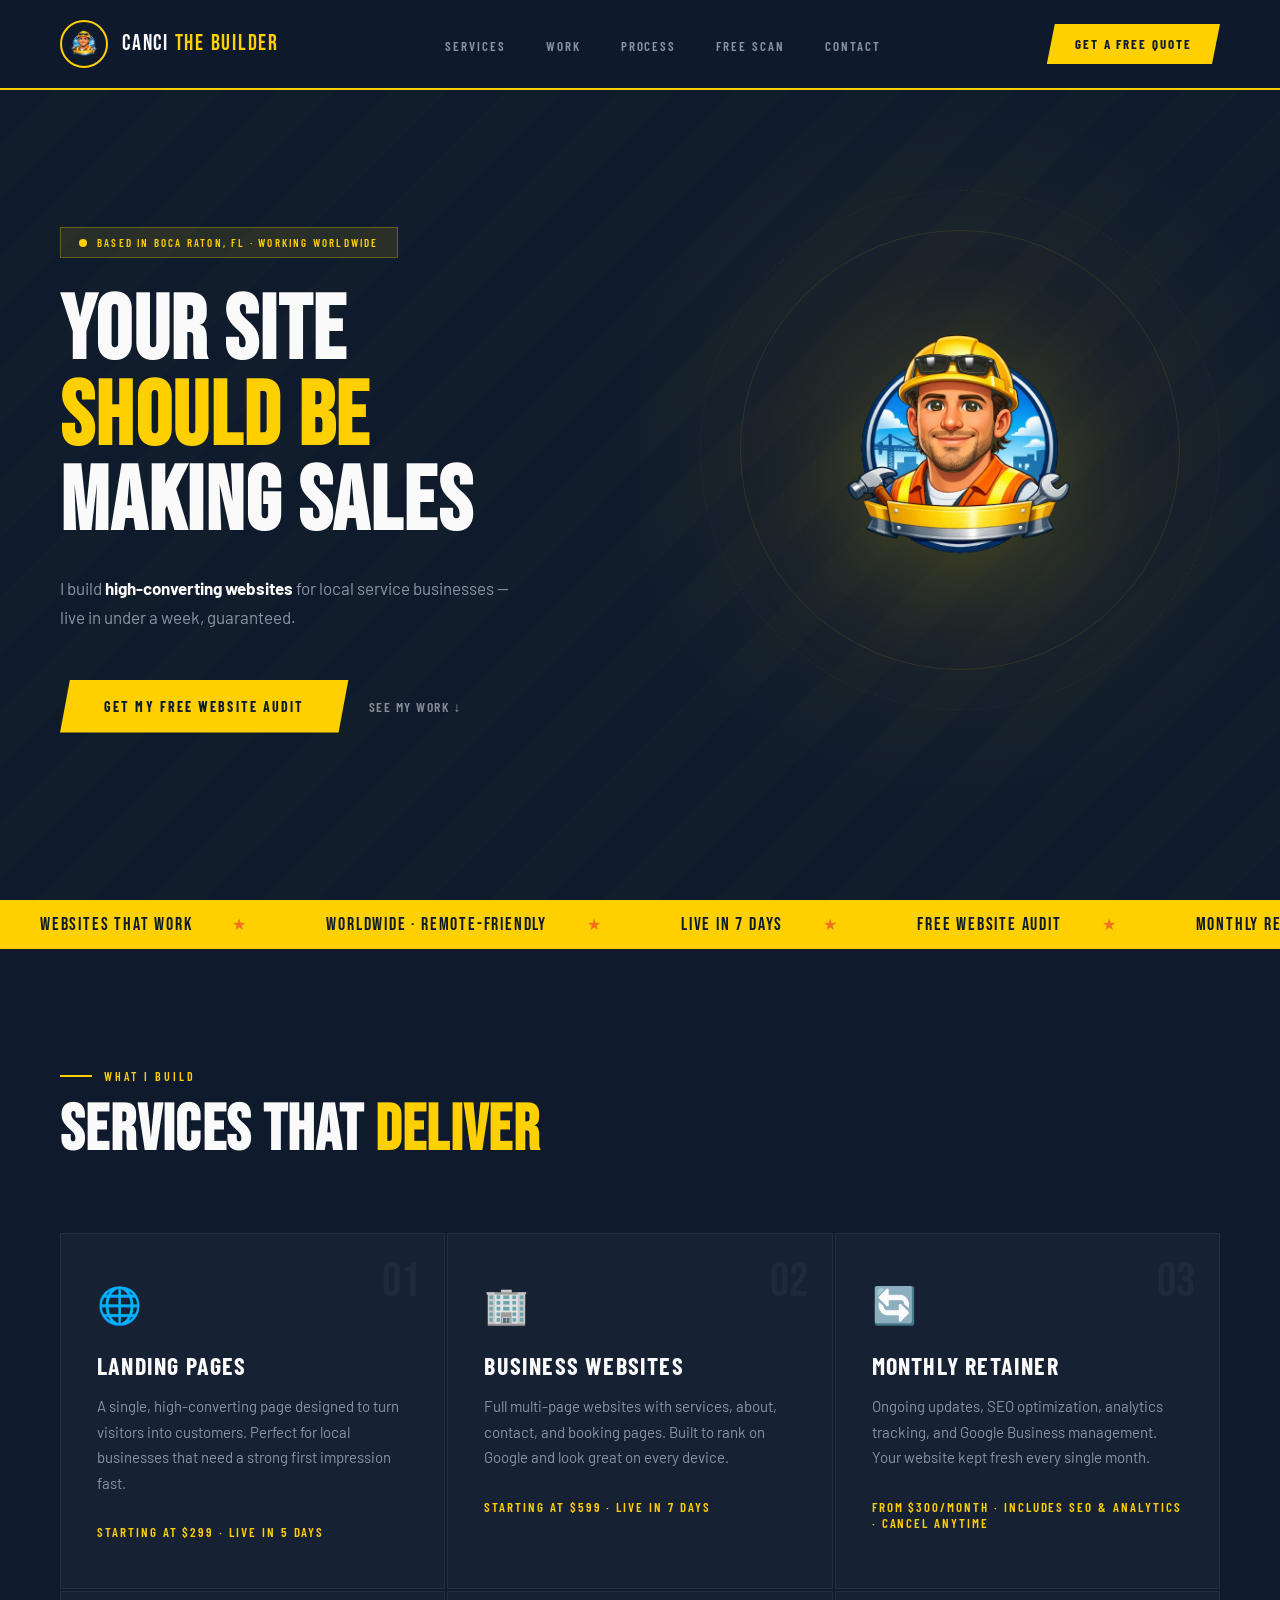
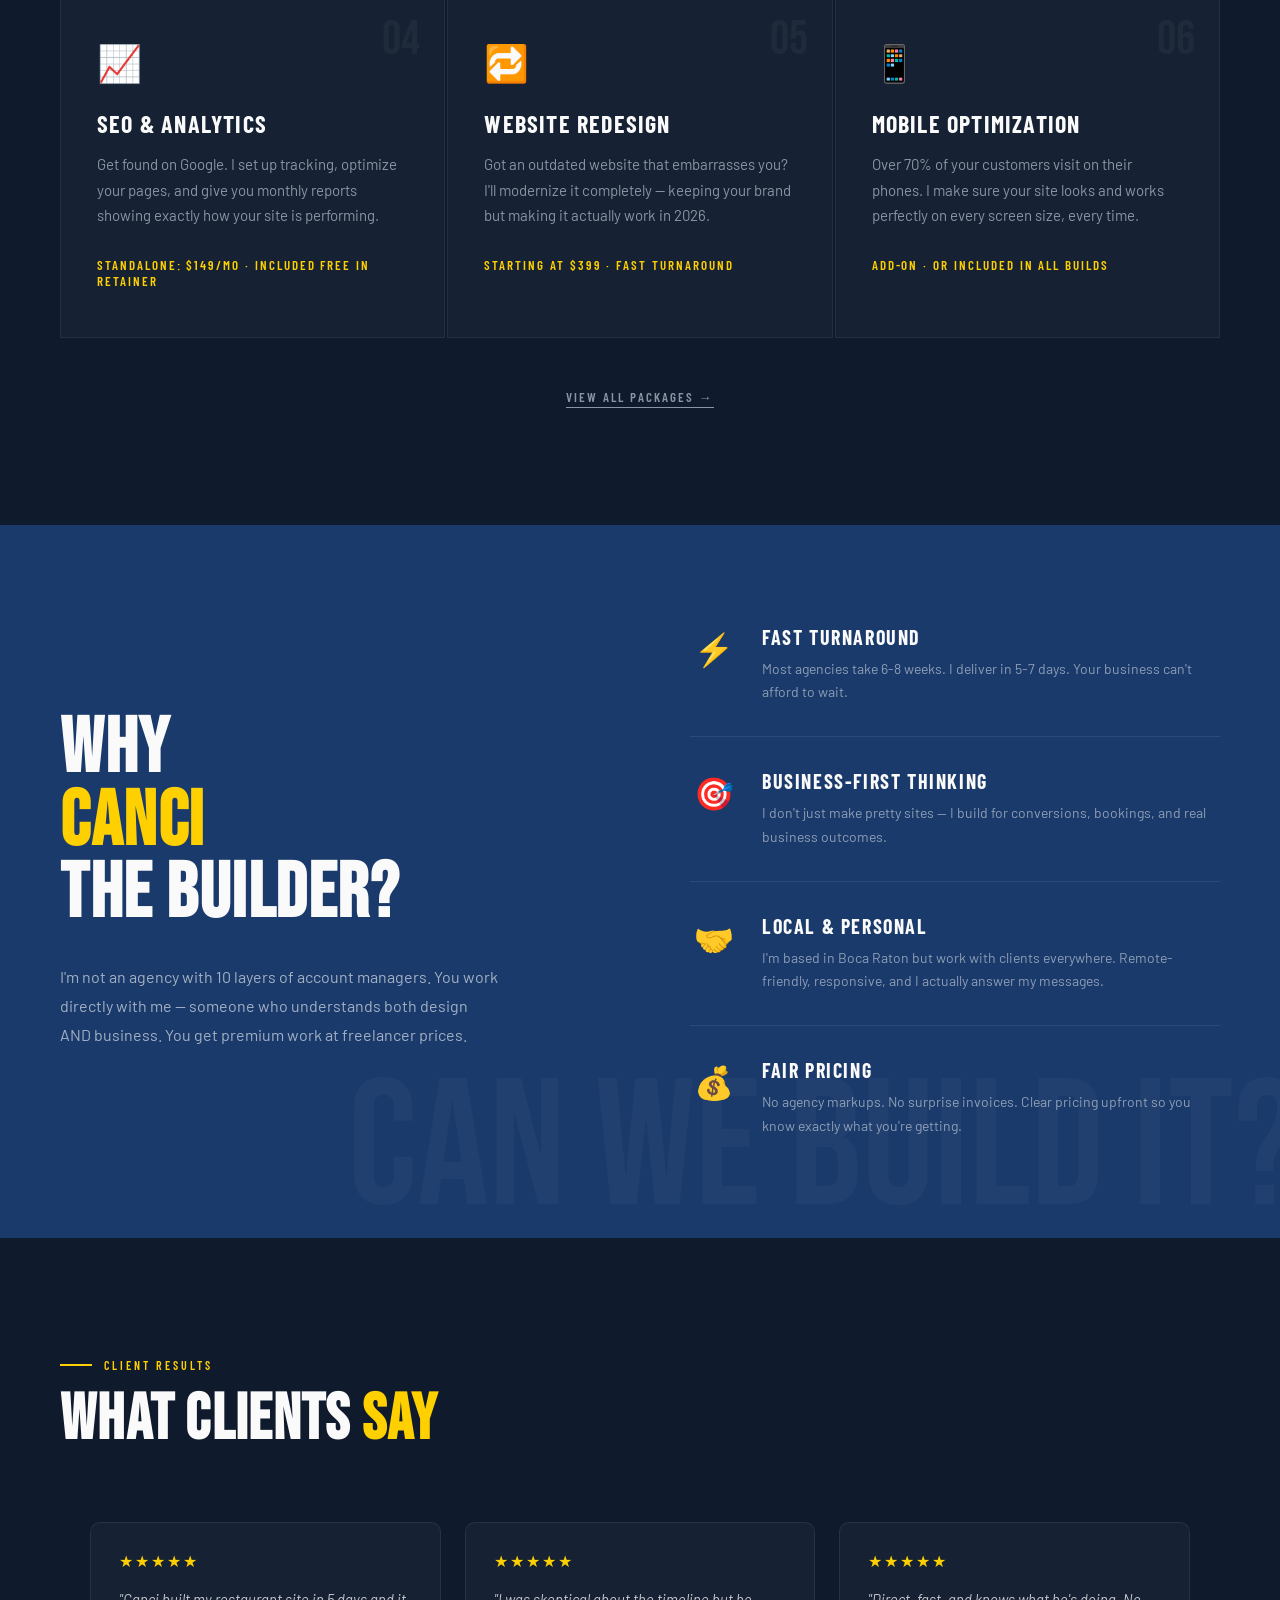
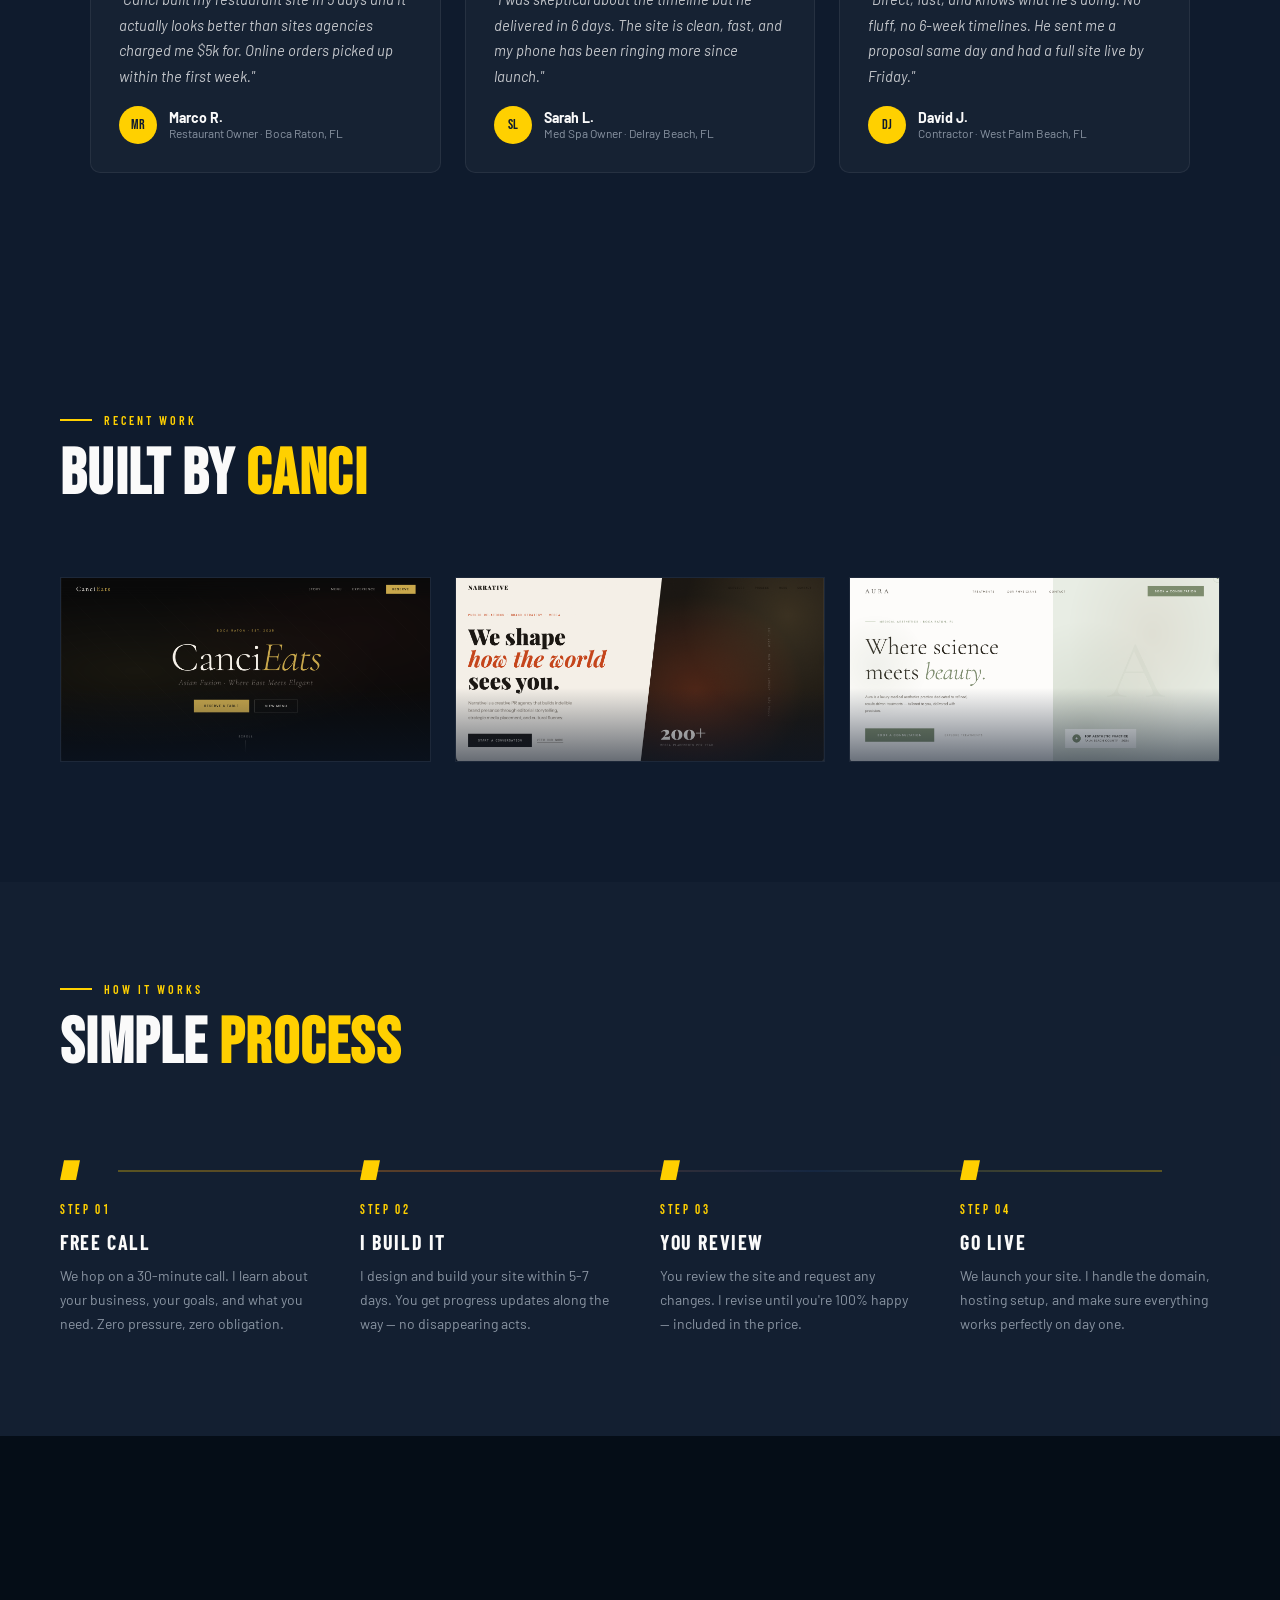
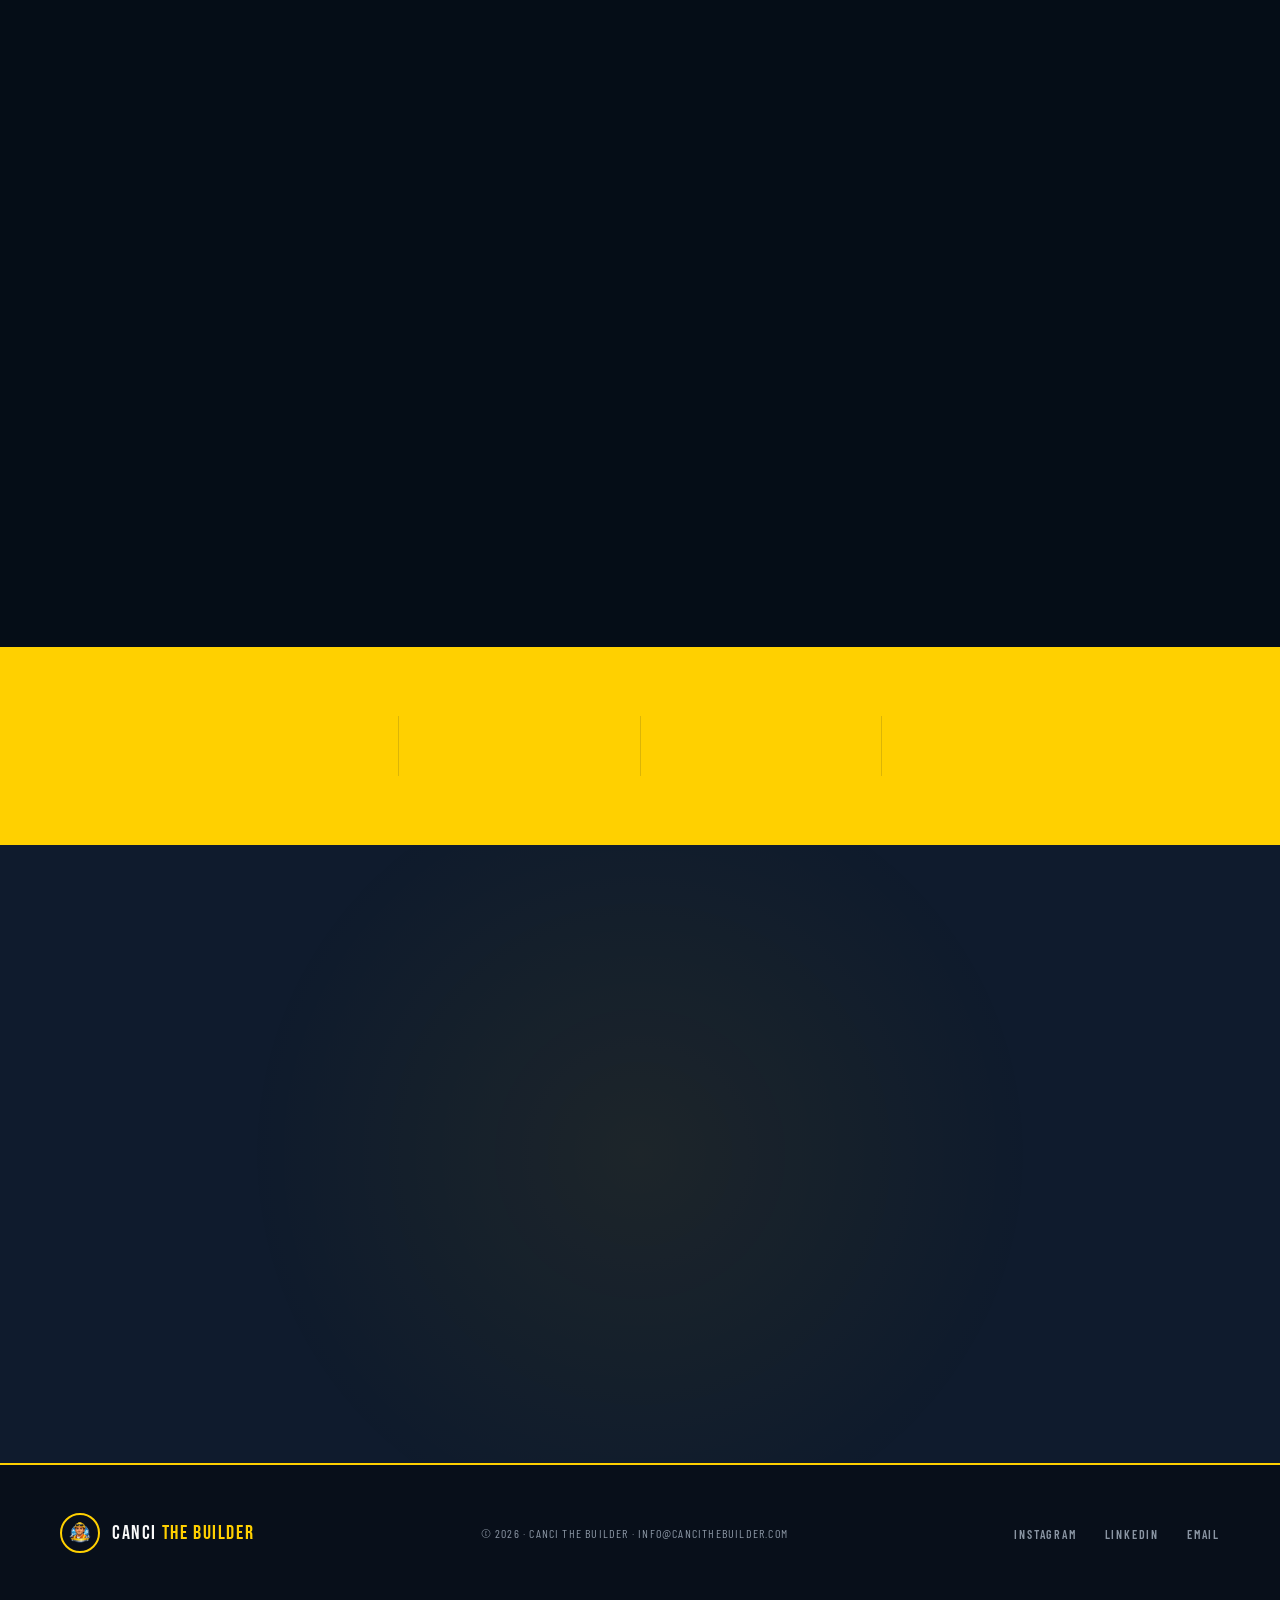
==== commit c6d2d0d4: "feat: link nav and services section to new services page Co-Authored-By: Claude Opus 4.6 (1M context" ====
--- a/index.html
+++ b/index.html
@@ -87,7 +87,7 @@
     <div class="nav-name">Canci <span>The Builder</span></div>
   </div></a>
   <ul class="nav-links">
-    <li><a href="#services">Services</a></li>
+    <li><a href="services.html">Services</a></li>
     <li><a href="#work">Work</a></li>
     <li><a href="#process">Process</a></li>
     <li><a href="#contact">Free Scan</a></li>
@@ -193,6 +193,9 @@
       <p class="service-price">Add-on · Or included in all builds</p>
     </div>
   </div>
+  <div style="text-align:center;margin-top:48px;">
+    <a href="services.html" class="btn-secondary">View All Packages →</a>
+  </div>
 </section>
 
 <!-- WHY ME -->
--- a/style.css
+++ b/style.css
@@ -1326,3 +1326,426 @@
   .faq-item.open .faq-a { display: block; }
   @media (max-width: 768px) { .faq { padding: 80px 24px; } .faq-q { font-size: 0.95rem; padding: 18px 20px; } }
 
+/* ===== SERVICES PAGE — HERO ===== */
+.svc-hero {
+  padding: 160px 60px 80px;
+  text-align: center;
+  position: relative;
+  z-index: 1;
+}
+.svc-hero-inner {
+  max-width: 700px;
+  margin: 0 auto;
+}
+.svc-hero-title {
+  font-family: 'Bebas Neue', sans-serif;
+  font-size: clamp(48px, 6vw, 80px);
+  line-height: 1;
+  letter-spacing: 0.02em;
+  color: var(--white);
+  margin-bottom: 20px;
+}
+.svc-hero-title span { color: var(--yellow); }
+.svc-hero-sub {
+  font-size: 17px;
+  color: var(--gray);
+  line-height: 1.7;
+  max-width: 500px;
+  margin: 0 auto;
+}
+@media (max-width: 960px) {
+  .svc-hero { padding: 120px 24px 60px; }
+}
+
+/* ===== SERVICES PAGE — BUNDLE CARDS ===== */
+.bundles {
+  padding: 0 60px 80px;
+  max-width: 1200px;
+  margin: 0 auto;
+  position: relative;
+  z-index: 1;
+}
+.bundles-grid {
+  display: grid;
+  grid-template-columns: repeat(3, 1fr);
+  gap: 20px;
+  align-items: center;
+}
+.bundle-card {
+  background: rgba(255,255,255,0.03);
+  border: 1px solid rgba(255,255,255,0.08);
+  padding: 40px 32px;
+  position: relative;
+  clip-path: polygon(8px 0%, 100% 0%, calc(100% - 8px) 100%, 0% 100%);
+  transition: border-color 0.3s;
+}
+.bundle-card:hover {
+  border-color: rgba(255,208,0,0.3);
+}
+.bundle-card.featured {
+  border-left: 3px solid var(--yellow);
+  box-shadow: 0 0 40px rgba(255,208,0,0.08);
+  transform: scale(1.04);
+  clip-path: polygon(8px 0%, 100% 0%, calc(100% - 8px) 100%, 0% 100%);
+}
+.bundle-badge {
+  position: absolute;
+  top: 16px;
+  right: 20px;
+  background: var(--yellow);
+  color: var(--dark);
+  font-family: 'Barlow Condensed', sans-serif;
+  font-size: 10px;
+  font-weight: 700;
+  letter-spacing: 0.15em;
+  padding: 4px 12px;
+  clip-path: polygon(4px 0%, 100% 0%, calc(100% - 4px) 100%, 0% 100%);
+}
+.bundle-name {
+  font-family: 'Barlow Condensed', sans-serif;
+  font-size: 13px;
+  font-weight: 600;
+  letter-spacing: 0.2em;
+  text-transform: uppercase;
+  color: var(--gray);
+  margin-bottom: 8px;
+}
+.bundle-card.featured .bundle-name { color: var(--yellow); }
+.bundle-price {
+  font-family: 'Bebas Neue', sans-serif;
+  font-size: 48px;
+  color: var(--white);
+  line-height: 1;
+  margin-bottom: 8px;
+}
+.bundle-recurring {
+  font-family: 'Barlow Condensed', sans-serif;
+  font-size: 16px;
+  color: var(--gray);
+  font-weight: 400;
+}
+.bundle-desc {
+  font-size: 14px;
+  color: var(--gray);
+  margin-bottom: 28px;
+}
+.bundle-features {
+  list-style: none;
+  margin-bottom: 32px;
+}
+.bundle-features li {
+  font-size: 14px;
+  padding: 8px 0;
+  border-bottom: 1px solid rgba(255,255,255,0.04);
+  display: flex;
+  align-items: center;
+  gap: 10px;
+}
+.bundle-features li.included { color: var(--white); }
+.bundle-features li.included::before {
+  content: '\2713';
+  color: var(--yellow);
+  font-weight: 700;
+  font-size: 14px;
+}
+.bundle-features li.excluded { color: rgba(138,155,176,0.3); }
+.bundle-features li.excluded::before {
+  content: '\2014';
+  color: rgba(138,155,176,0.3);
+}
+.bundle-select {
+  width: 100%;
+  background: transparent;
+  border: 1px solid rgba(255,208,0,0.3);
+  color: var(--yellow);
+  padding: 14px;
+  font-family: 'Barlow Condensed', sans-serif;
+  font-size: 13px;
+  font-weight: 700;
+  letter-spacing: 0.15em;
+  text-transform: uppercase;
+  cursor: pointer;
+  clip-path: polygon(6px 0%, 100% 0%, calc(100% - 6px) 100%, 0% 100%);
+  transition: all 0.2s;
+}
+.bundle-select:hover {
+  background: var(--yellow);
+  color: var(--dark);
+}
+.bundle-card.featured .bundle-select {
+  background: var(--yellow);
+  color: var(--dark);
+  border-color: var(--yellow);
+}
+.bundle-card.featured .bundle-select:hover {
+  background: var(--orange);
+  color: var(--white);
+}
+@media (max-width: 960px) {
+  .bundles { padding: 0 24px 60px; }
+  .bundles-grid { grid-template-columns: 1fr; max-width: 420px; margin: 0 auto; }
+  .bundle-card.featured { transform: none; }
+}
+
+/* ===== SERVICES PAGE — DIVIDER ===== */
+.svc-divider {
+  display: flex;
+  align-items: center;
+  gap: 24px;
+  max-width: 1200px;
+  margin: 0 auto;
+  padding: 40px 60px;
+}
+.svc-divider-line {
+  flex: 1;
+  height: 1px;
+  background: rgba(255,208,0,0.15);
+}
+.svc-divider-text {
+  font-family: 'Barlow Condensed', sans-serif;
+  font-size: 14px;
+  font-weight: 600;
+  letter-spacing: 0.15em;
+  text-transform: uppercase;
+  color: var(--yellow);
+  white-space: nowrap;
+}
+
+/* ===== SERVICES PAGE — BUILD YOUR OWN ===== */
+.byo {
+  padding: 40px 60px 120px;
+  max-width: 1200px;
+  margin: 0 auto;
+  position: relative;
+  z-index: 1;
+}
+.byo-header { margin-bottom: 48px; }
+.byo-grid {
+  display: grid;
+  grid-template-columns: repeat(3, 1fr);
+  gap: 16px;
+}
+.byo-card {
+  background: rgba(255,255,255,0.03);
+  border: 1px solid rgba(255,255,255,0.08);
+  padding: 28px 24px;
+  cursor: pointer;
+  position: relative;
+  transition: all 0.2s;
+}
+.byo-card:hover {
+  border-color: rgba(255,208,0,0.3);
+}
+.byo-card.selected {
+  border: 2px solid var(--yellow);
+  background: rgba(255,208,0,0.04);
+}
+.byo-check {
+  position: absolute;
+  top: 12px;
+  right: 14px;
+  color: var(--yellow);
+  font-size: 16px;
+  font-weight: 700;
+  opacity: 0;
+  transition: opacity 0.2s;
+}
+.byo-card.selected .byo-check { opacity: 1; }
+.byo-icon {
+  font-size: 28px;
+  display: block;
+  margin-bottom: 14px;
+}
+.byo-title {
+  font-family: 'Barlow Condensed', sans-serif;
+  font-size: 18px;
+  font-weight: 700;
+  letter-spacing: 0.05em;
+  text-transform: uppercase;
+  color: var(--white);
+  margin-bottom: 6px;
+}
+.byo-desc {
+  font-size: 13px;
+  color: var(--gray);
+  margin-bottom: 12px;
+}
+.byo-price {
+  font-family: 'Bebas Neue', sans-serif;
+  font-size: 28px;
+  color: var(--yellow);
+}
+.byo-price span {
+  font-family: 'Barlow Condensed', sans-serif;
+  font-size: 14px;
+  color: var(--gray);
+  font-weight: 400;
+}
+.byo-card:not(.selected) .byo-price { color: var(--gray); }
+.byo-qty {
+  display: none;
+  align-items: center;
+  gap: 12px;
+  margin-top: 12px;
+  padding-top: 12px;
+  border-top: 1px solid rgba(255,255,255,0.06);
+}
+.byo-card.selected .byo-qty { display: flex; }
+.qty-btn {
+  width: 28px;
+  height: 28px;
+  background: rgba(255,208,0,0.1);
+  border: 1px solid rgba(255,208,0,0.3);
+  color: var(--yellow);
+  font-size: 16px;
+  cursor: pointer;
+  display: flex;
+  align-items: center;
+  justify-content: center;
+  transition: background 0.2s;
+}
+.qty-btn:hover { background: rgba(255,208,0,0.2); }
+.qty-num {
+  font-family: 'Bebas Neue', sans-serif;
+  font-size: 20px;
+  color: var(--white);
+  min-width: 20px;
+  text-align: center;
+}
+.byo-sticky {
+  position: fixed;
+  bottom: 0;
+  left: 0;
+  right: 0;
+  background: rgba(10,15,27,0.95);
+  backdrop-filter: blur(12px);
+  border-top: 2px solid var(--yellow);
+  padding: 14px 60px;
+  z-index: 99;
+  transform: translateY(100%);
+  transition: transform 0.3s;
+}
+.byo-sticky.visible { transform: translateY(0); }
+.byo-sticky-inner {
+  max-width: 1200px;
+  margin: 0 auto;
+  display: flex;
+  align-items: center;
+  justify-content: space-between;
+}
+.byo-sticky-total {
+  font-family: 'Barlow Condensed', sans-serif;
+  font-size: 15px;
+  font-weight: 600;
+  letter-spacing: 0.1em;
+  text-transform: uppercase;
+  color: var(--white);
+}
+.byo-sticky-total span { color: var(--yellow); font-size: 18px; }
+.byo-sticky-btn {
+  background: var(--yellow);
+  color: var(--dark);
+  border: none;
+  padding: 12px 32px;
+  font-family: 'Barlow Condensed', sans-serif;
+  font-size: 13px;
+  font-weight: 700;
+  letter-spacing: 0.15em;
+  text-transform: uppercase;
+  cursor: pointer;
+  clip-path: polygon(8px 0%, 100% 0%, calc(100% - 8px) 100%, 0% 100%);
+  transition: background 0.2s;
+}
+.byo-sticky-btn:hover { background: var(--orange); color: var(--white); }
+@media (max-width: 960px) {
+  .svc-divider { padding: 30px 24px; }
+  .byo { padding: 40px 24px 120px; }
+  .byo-grid { grid-template-columns: 1fr; }
+  .byo-sticky { padding: 14px 24px; }
+}
+
+/* ===== SERVICES PAGE — SUMMARY ===== */
+.summary {
+  padding: 80px 60px;
+  position: relative;
+  z-index: 1;
+  background: rgba(255,255,255,0.02);
+  border-top: 1px solid rgba(255,208,0,0.1);
+}
+.summary-inner {
+  max-width: 1000px;
+  margin: 0 auto;
+  display: grid;
+  grid-template-columns: 1fr 1fr;
+  gap: 60px;
+}
+.summary-label {
+  font-family: 'Barlow Condensed', sans-serif;
+  font-size: 12px;
+  font-weight: 700;
+  letter-spacing: 0.2em;
+  text-transform: uppercase;
+  color: var(--yellow);
+  margin-bottom: 24px;
+}
+.summary-items {
+  margin-bottom: 24px;
+}
+.summary-item {
+  display: flex;
+  justify-content: space-between;
+  padding: 10px 0;
+  border-bottom: 1px solid rgba(255,255,255,0.06);
+  font-size: 14px;
+}
+.summary-item-name { color: var(--white); }
+.summary-item-price { color: var(--yellow); font-weight: 600; }
+.summary-total {
+  display: flex;
+  justify-content: space-between;
+  padding: 16px 0 0;
+  font-family: 'Bebas Neue', sans-serif;
+  font-size: 24px;
+}
+.summary-total span:first-child { color: var(--white); }
+.summary-total span:last-child { color: var(--yellow); }
+.summary-input {
+  width: 100%;
+  background: rgba(255,255,255,0.05);
+  border: 1px solid rgba(255,208,0,0.2);
+  color: var(--white);
+  padding: 14px 16px;
+  font-family: 'Barlow', sans-serif;
+  font-size: 14px;
+  outline: none;
+  margin-bottom: 12px;
+  transition: border-color 0.2s;
+}
+.summary-input:focus { border-color: var(--yellow); }
+.summary-input::placeholder { color: var(--gray); }
+.summary-textarea {
+  min-height: 80px;
+  resize: vertical;
+}
+.summary-submit {
+  width: 100%;
+  background: var(--yellow);
+  color: var(--dark);
+  border: none;
+  padding: 16px;
+  font-family: 'Barlow Condensed', sans-serif;
+  font-size: 14px;
+  font-weight: 700;
+  letter-spacing: 0.15em;
+  text-transform: uppercase;
+  cursor: pointer;
+  clip-path: polygon(8px 0%, 100% 0%, calc(100% - 8px) 100%, 0% 100%);
+  transition: all 0.2s;
+  margin-top: 4px;
+}
+.summary-submit:hover { background: var(--orange); color: var(--white); }
+@media (max-width: 960px) {
+  .summary { padding: 60px 24px; }
+  .summary-inner { grid-template-columns: 1fr; gap: 40px; }
+}
+
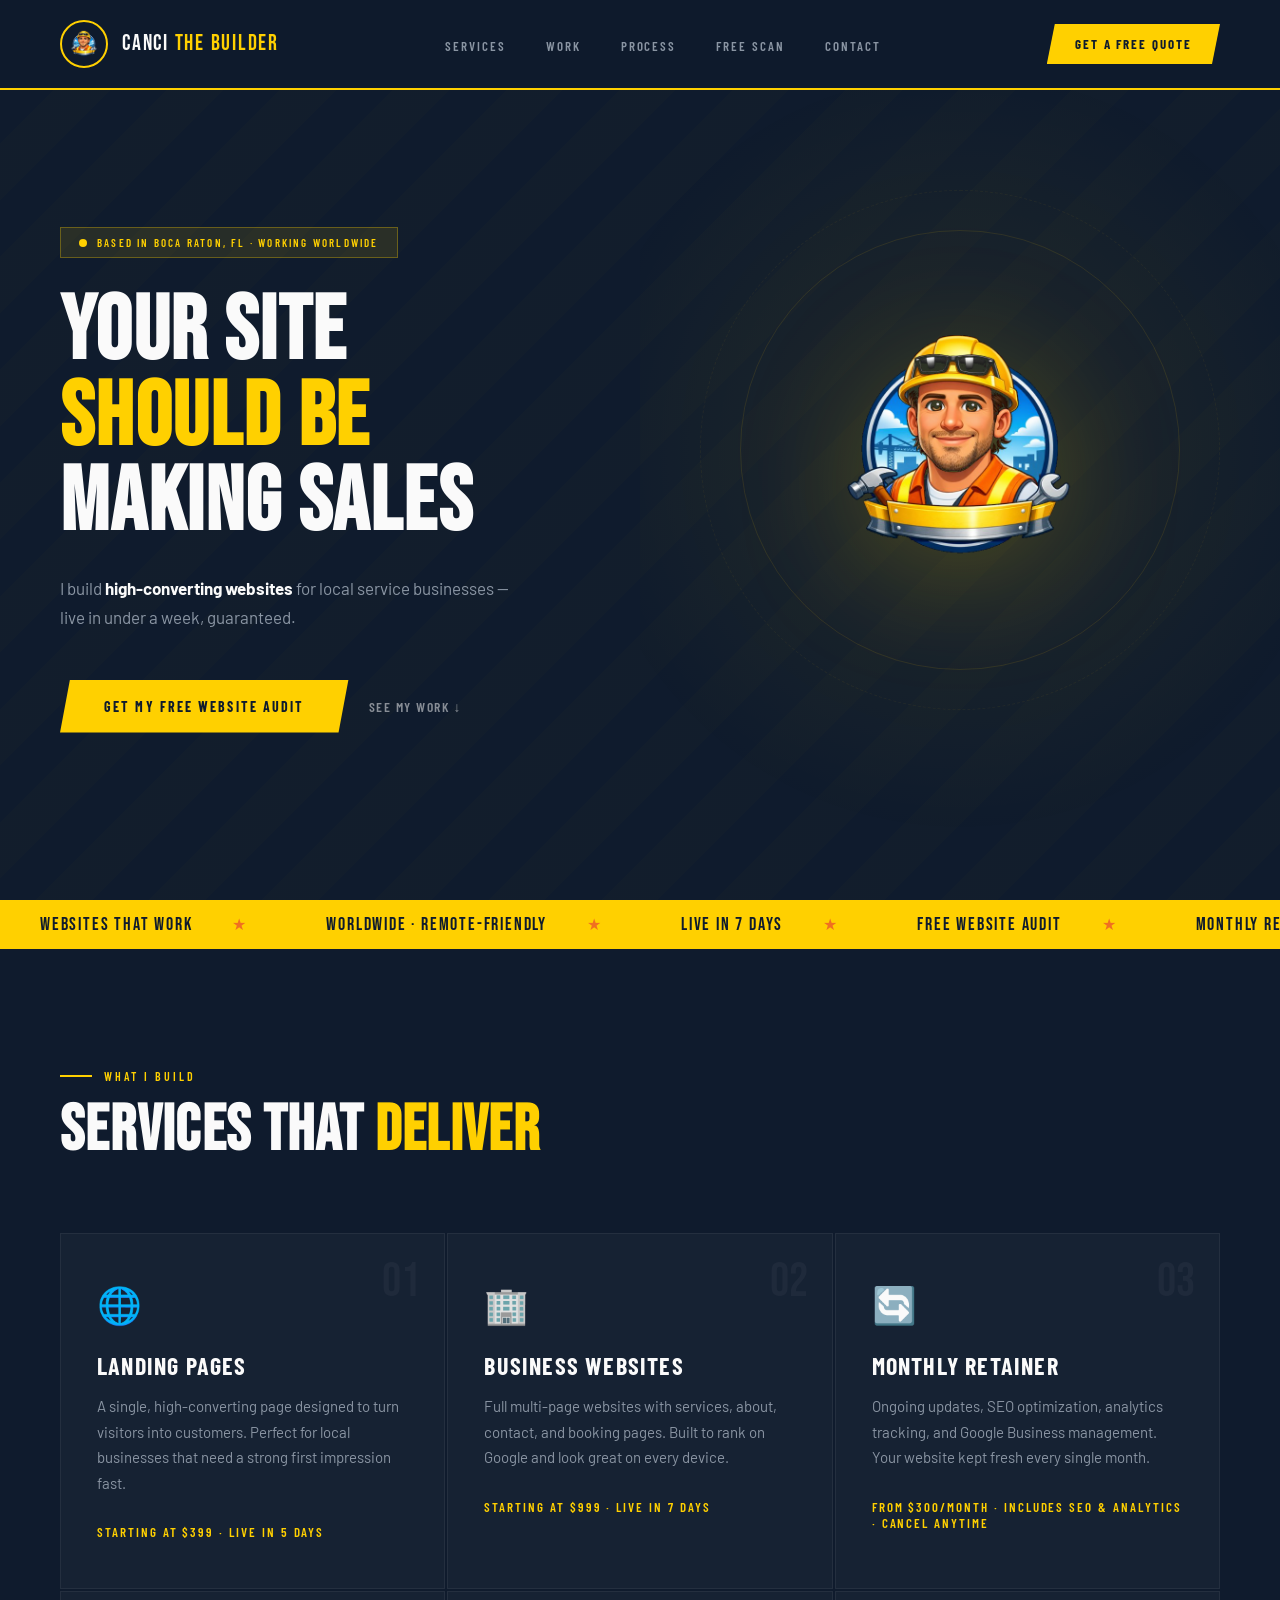
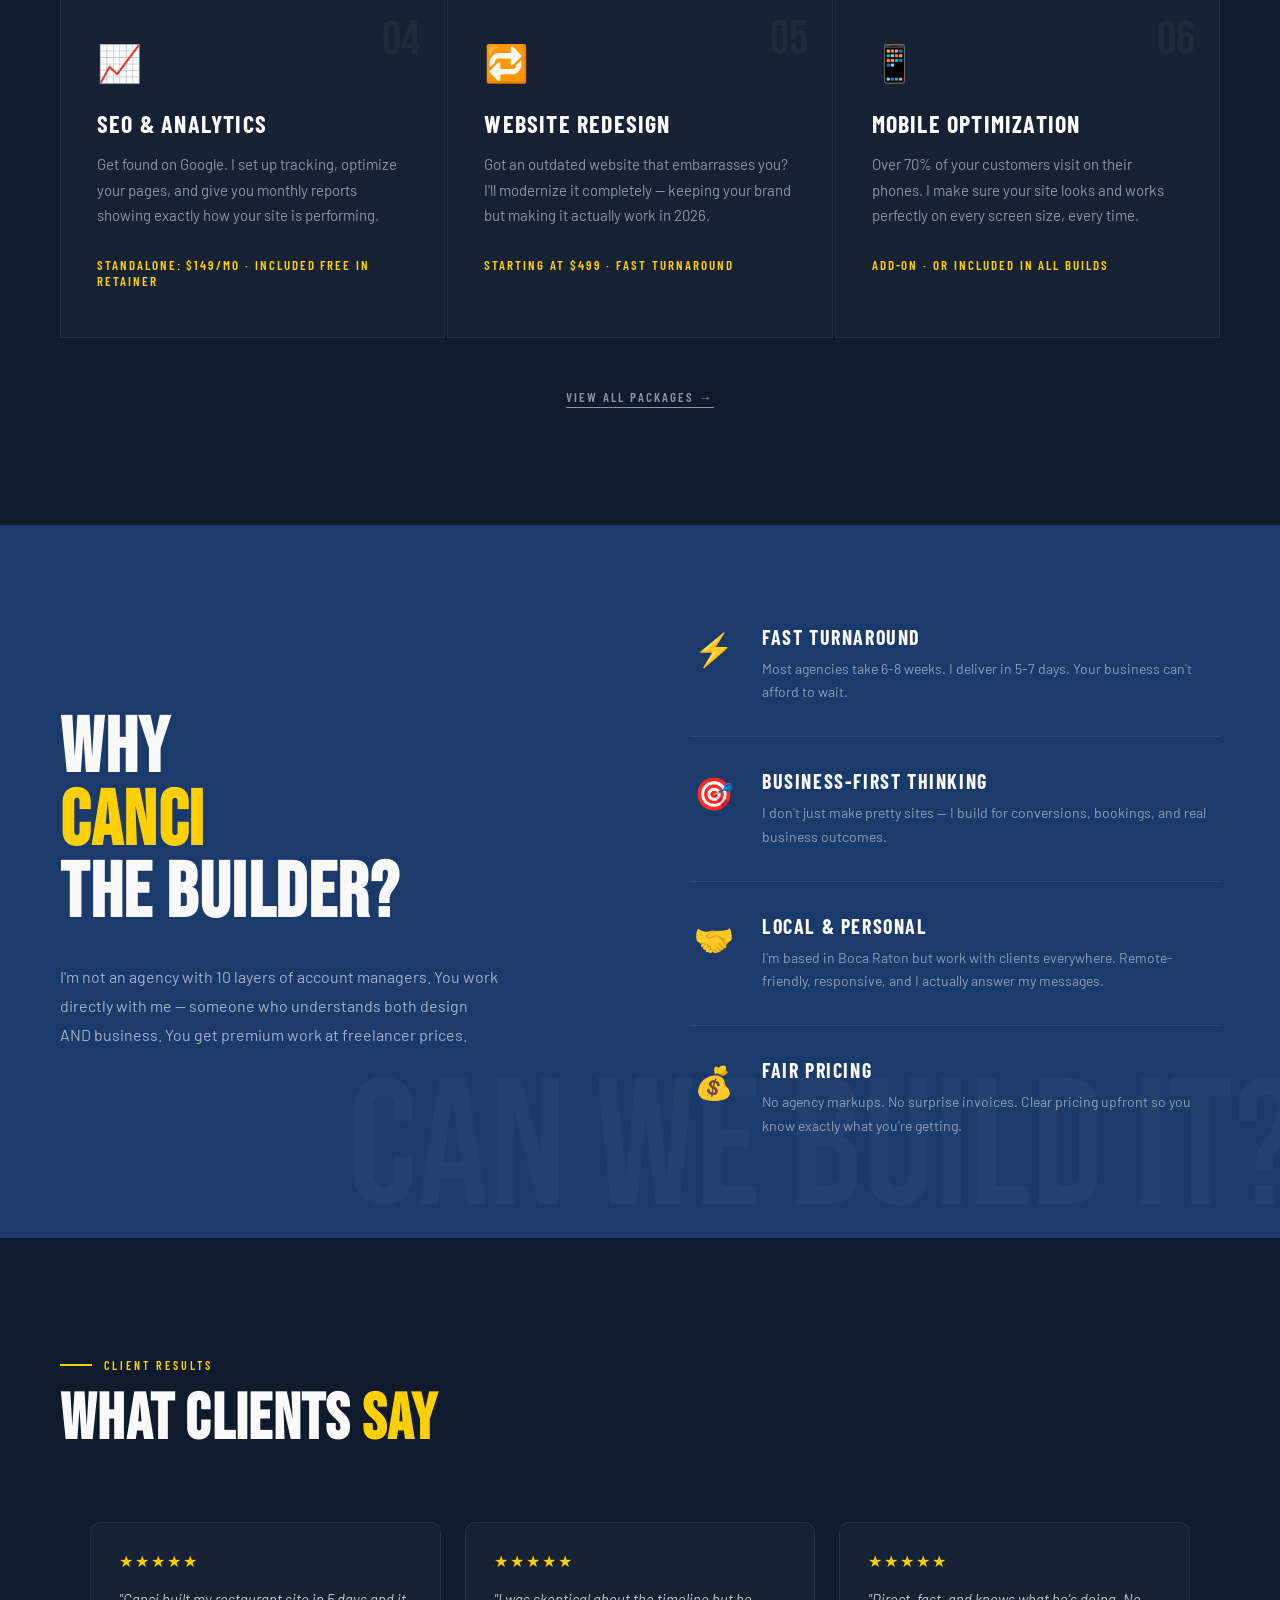
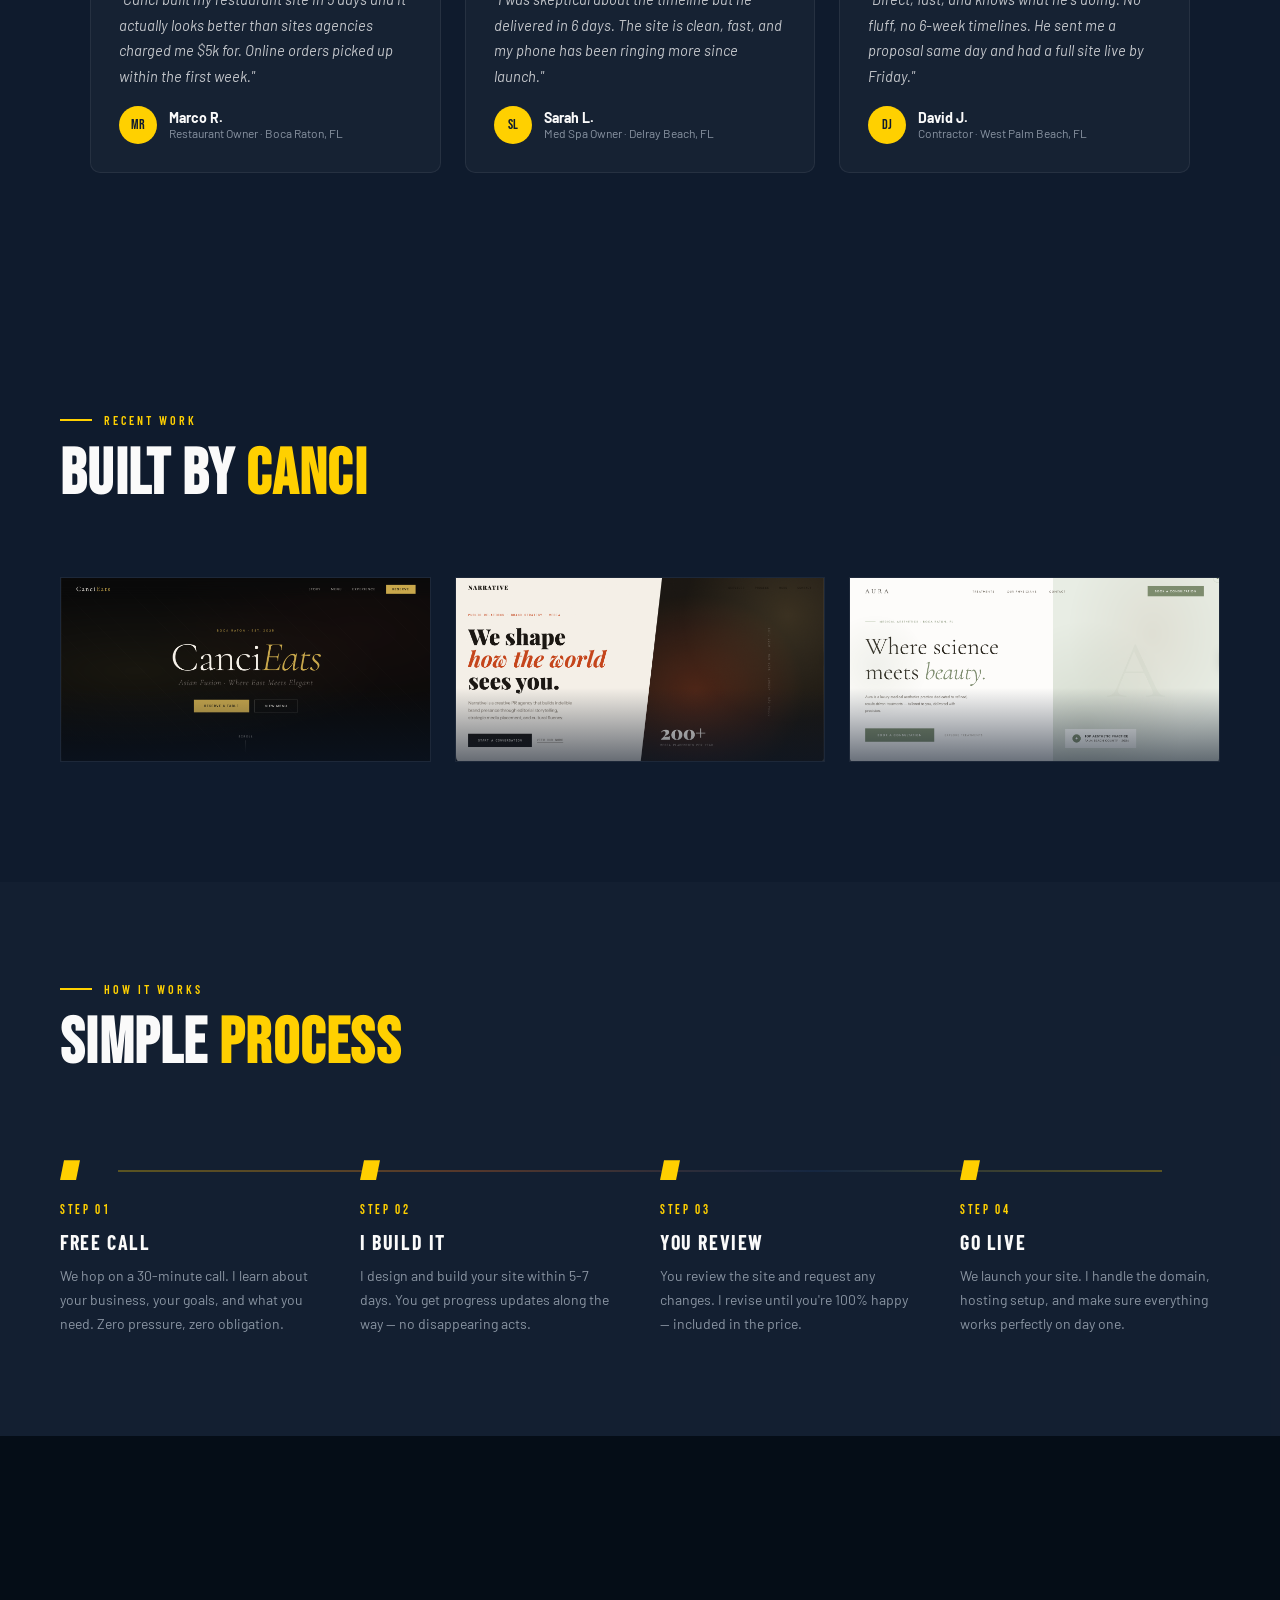
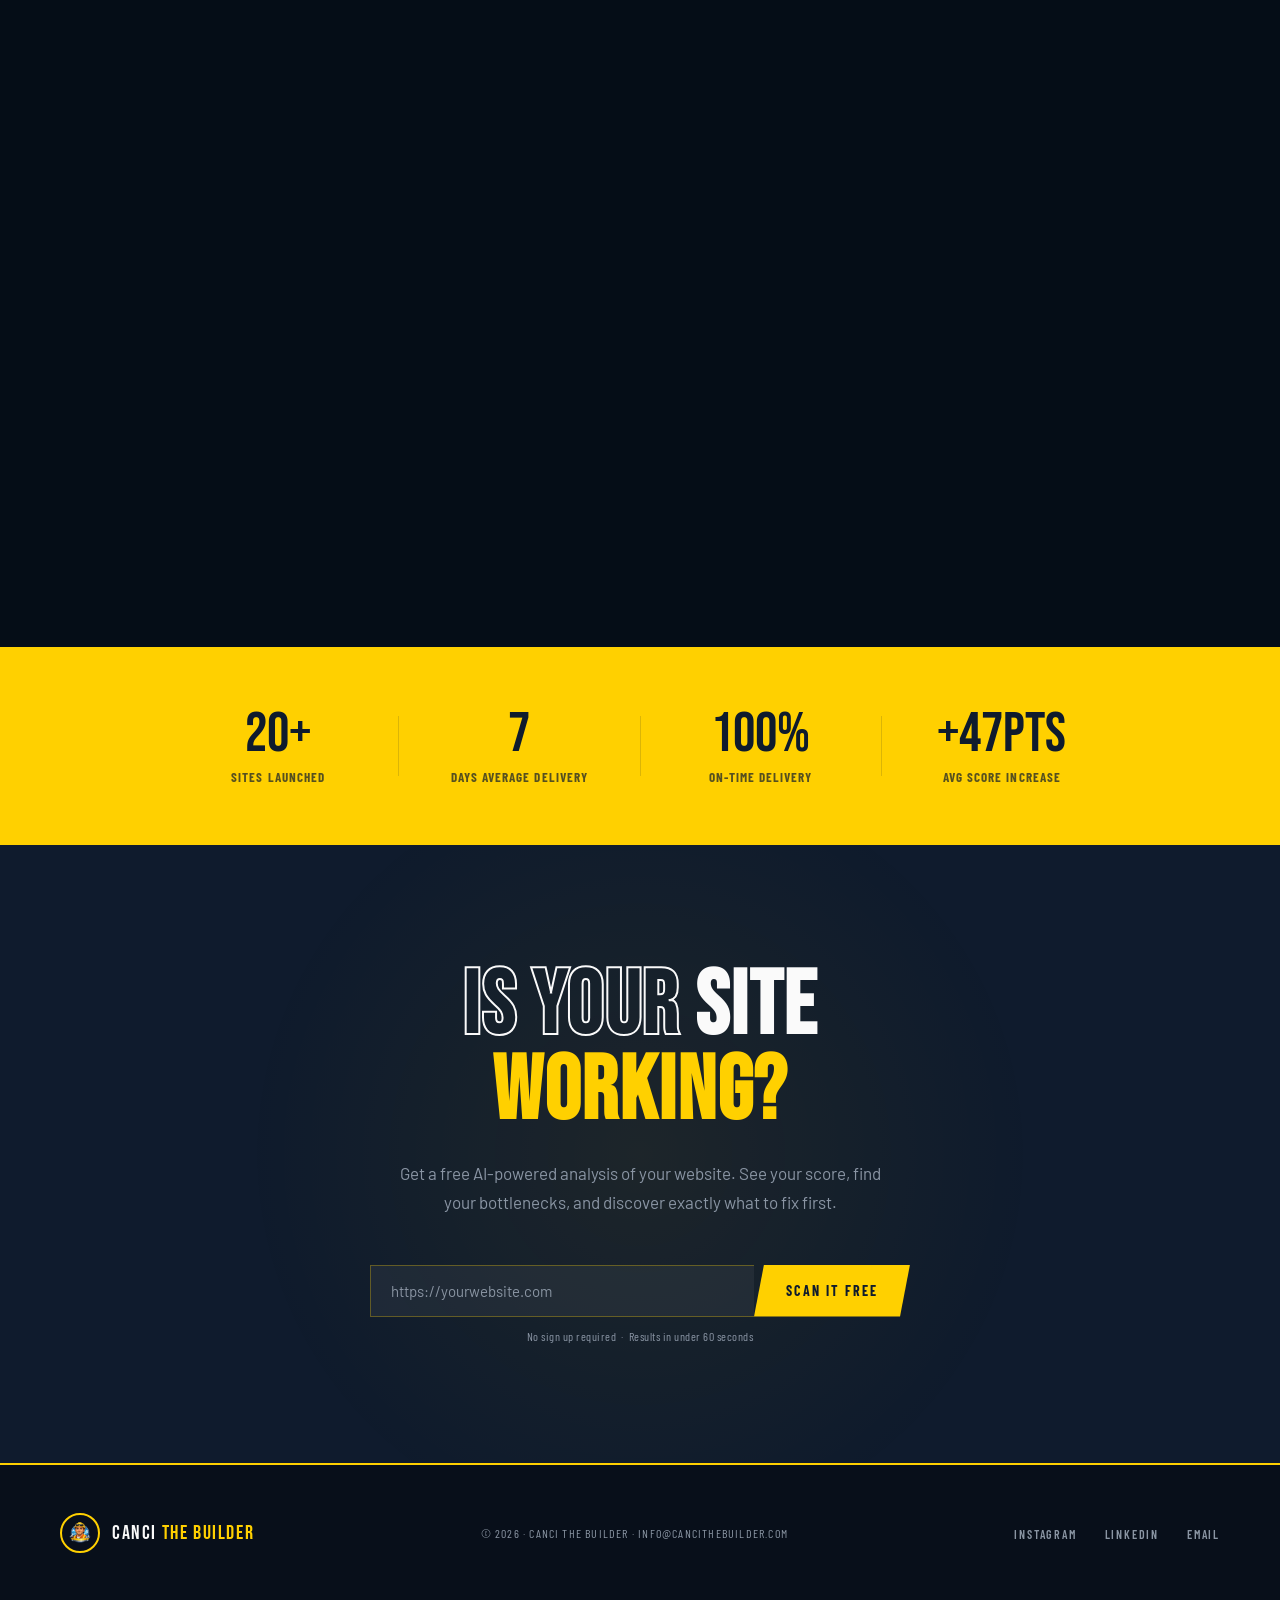
==== commit 1b8ac018: "fix: update homepage prices to match new services page pricing Co-Authored-By: Claude Opus 4.6 (1M c" ====
--- a/index.html
+++ b/index.html
@@ -13,7 +13,7 @@
 <meta charset="UTF-8">
 <meta name="viewport" content="width=device-width, initial-scale=1.0">
 <title>Canci The Builder — Fast, High-Converting Websites for Local Businesses</title>
-<meta name="description" content="I build fast, high-converting websites for local businesses in Boca Raton and beyond. Live in 7 days. Starting at $299. Get a free AI website audit now." />
+<meta name="description" content="I build fast, high-converting websites for local businesses in Boca Raton and beyond. Live in 7 days. Starting at $399. Get a free AI website audit now." />
 <meta name="robots" content="index, follow" />
 <meta property="og:title" content="Canci The Builder — Web Design That Gets Results" />
 <meta property="og:description" content="Fast, beautiful websites for local service businesses. Live in 7 days. Free AI website audit included." />
@@ -155,14 +155,14 @@
       <div class="service-num">01</div>
       <h3 class="service-title">Landing Pages</h3>
       <p class="service-desc">A single, high-converting page designed to turn visitors into customers. Perfect for local businesses that need a strong first impression fast.</p>
-      <p class="service-price">Starting at $299 · Live in 5 days</p>
+      <p class="service-price">Starting at $399 · Live in 5 days</p>
     </div>
     <div class="service-card reveal">
       <span class="service-icon">🏢</span>
       <div class="service-num">02</div>
       <h3 class="service-title">Business Websites</h3>
       <p class="service-desc">Full multi-page websites with services, about, contact, and booking pages. Built to rank on Google and look great on every device.</p>
-      <p class="service-price">Starting at $599 · Live in 7 days</p>
+      <p class="service-price">Starting at $999 · Live in 7 days</p>
     </div>
     <div class="service-card reveal">
       <span class="service-icon">🔄</span>
@@ -183,7 +183,7 @@
       <div class="service-num">05</div>
       <h3 class="service-title">Website Redesign</h3>
       <p class="service-desc">Got an outdated website that embarrasses you? I'll modernize it completely — keeping your brand but making it actually work in 2026.</p>
-      <p class="service-price">Starting at $399 · Fast turnaround</p>
+      <p class="service-price">Starting at $499 · Fast turnaround</p>
     </div>
     <div class="service-card reveal">
       <span class="service-icon">📱</span>
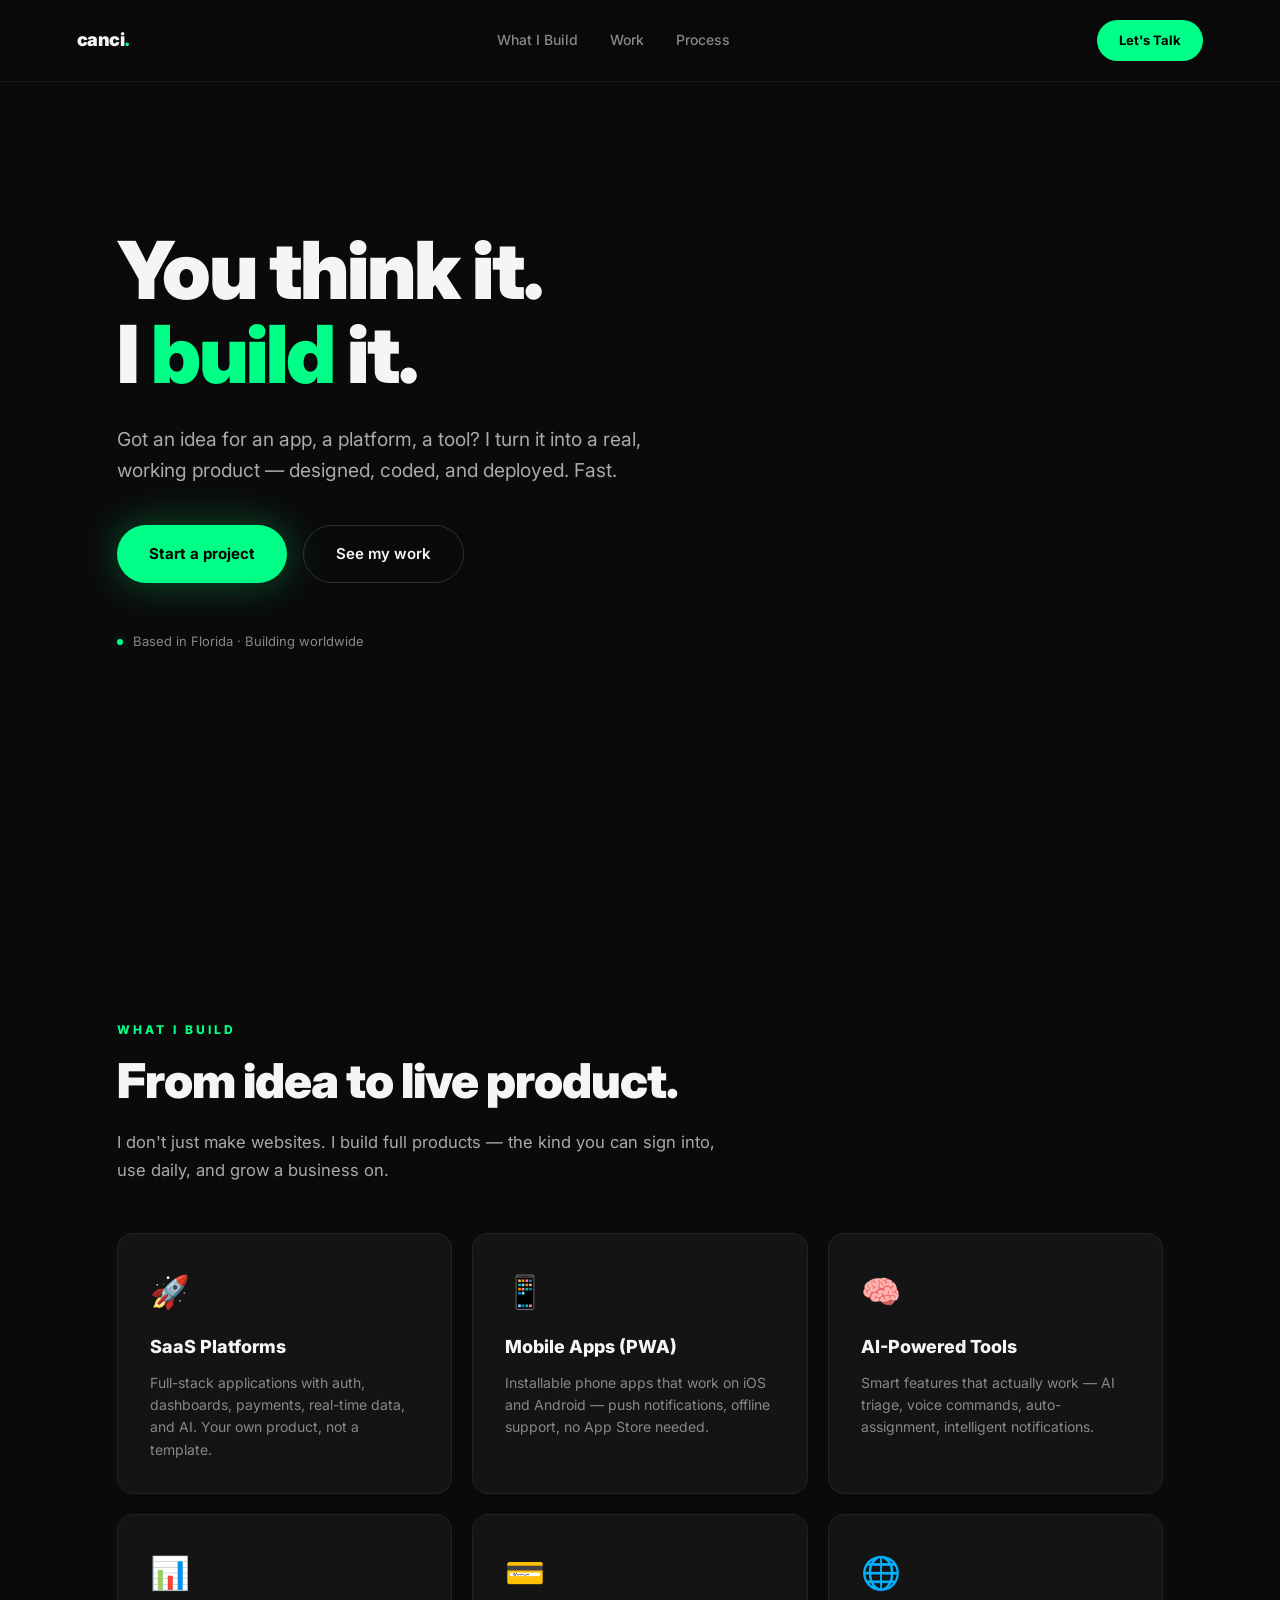
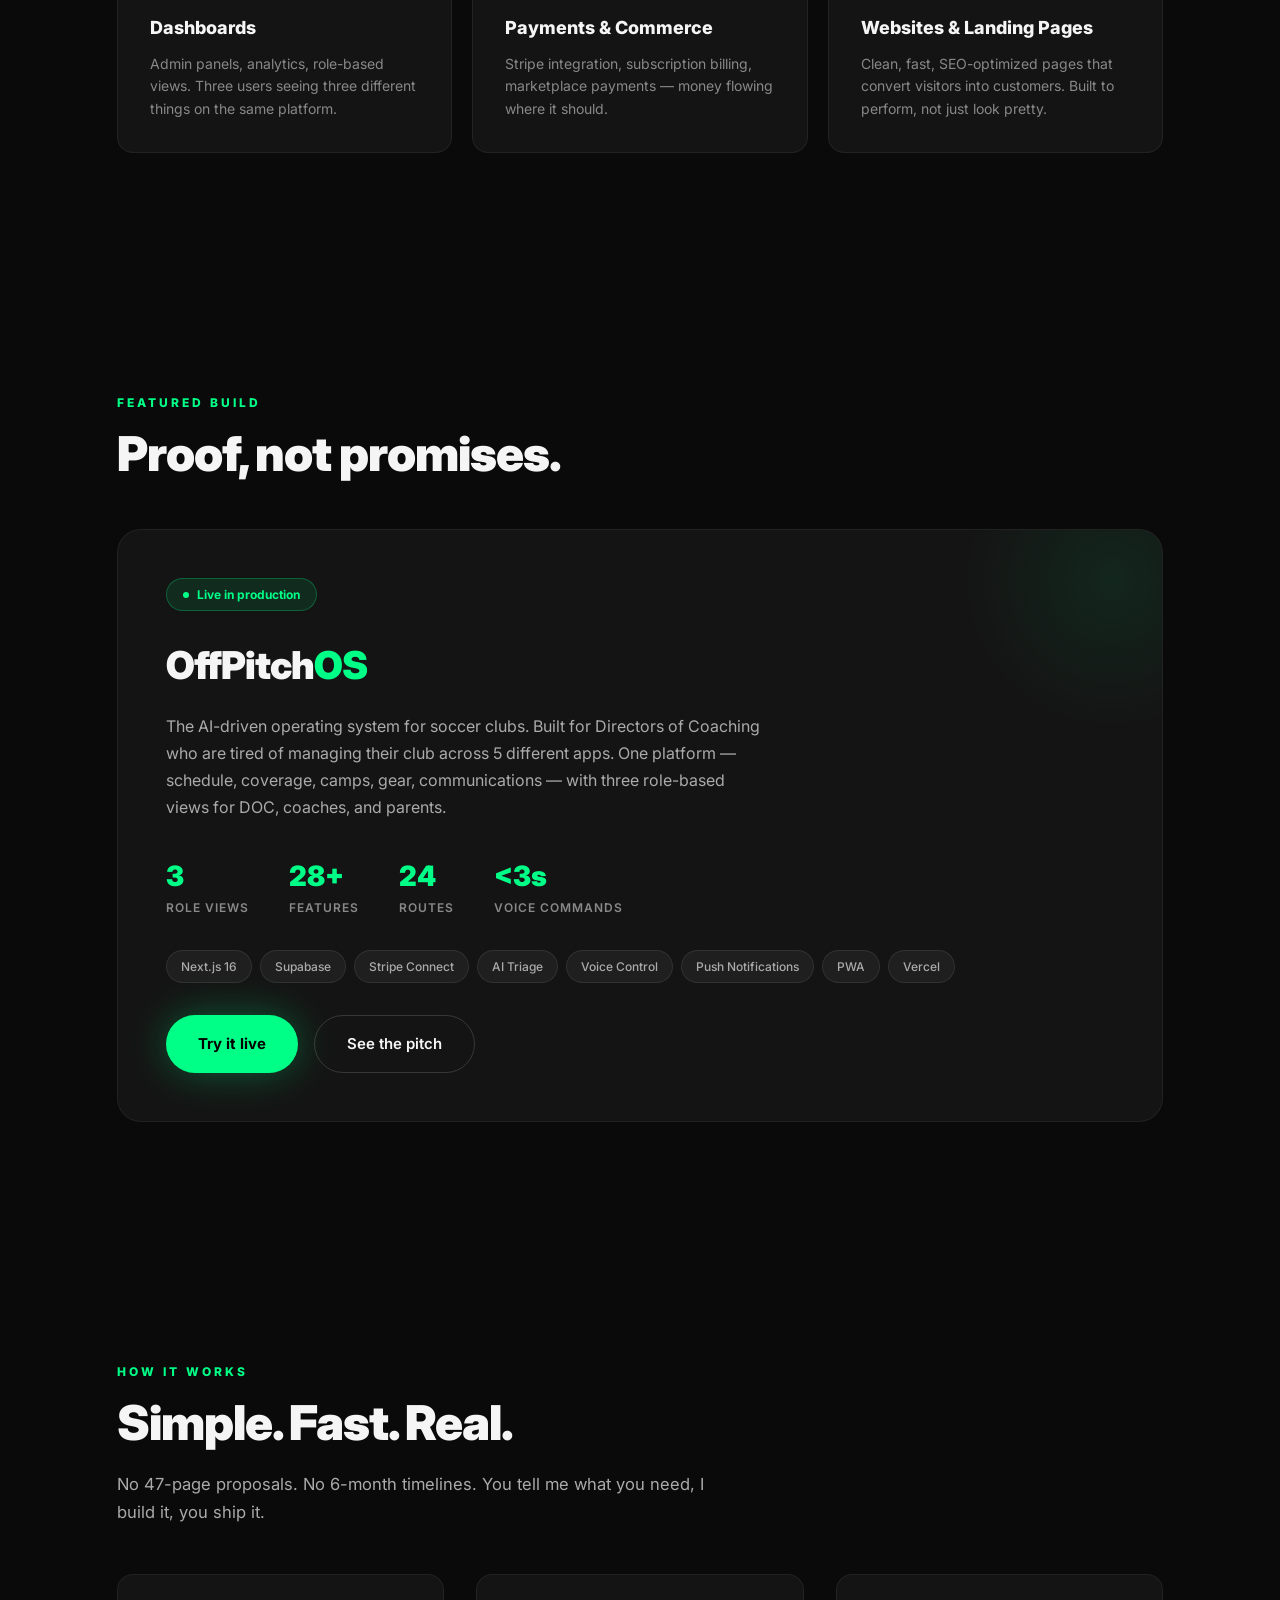
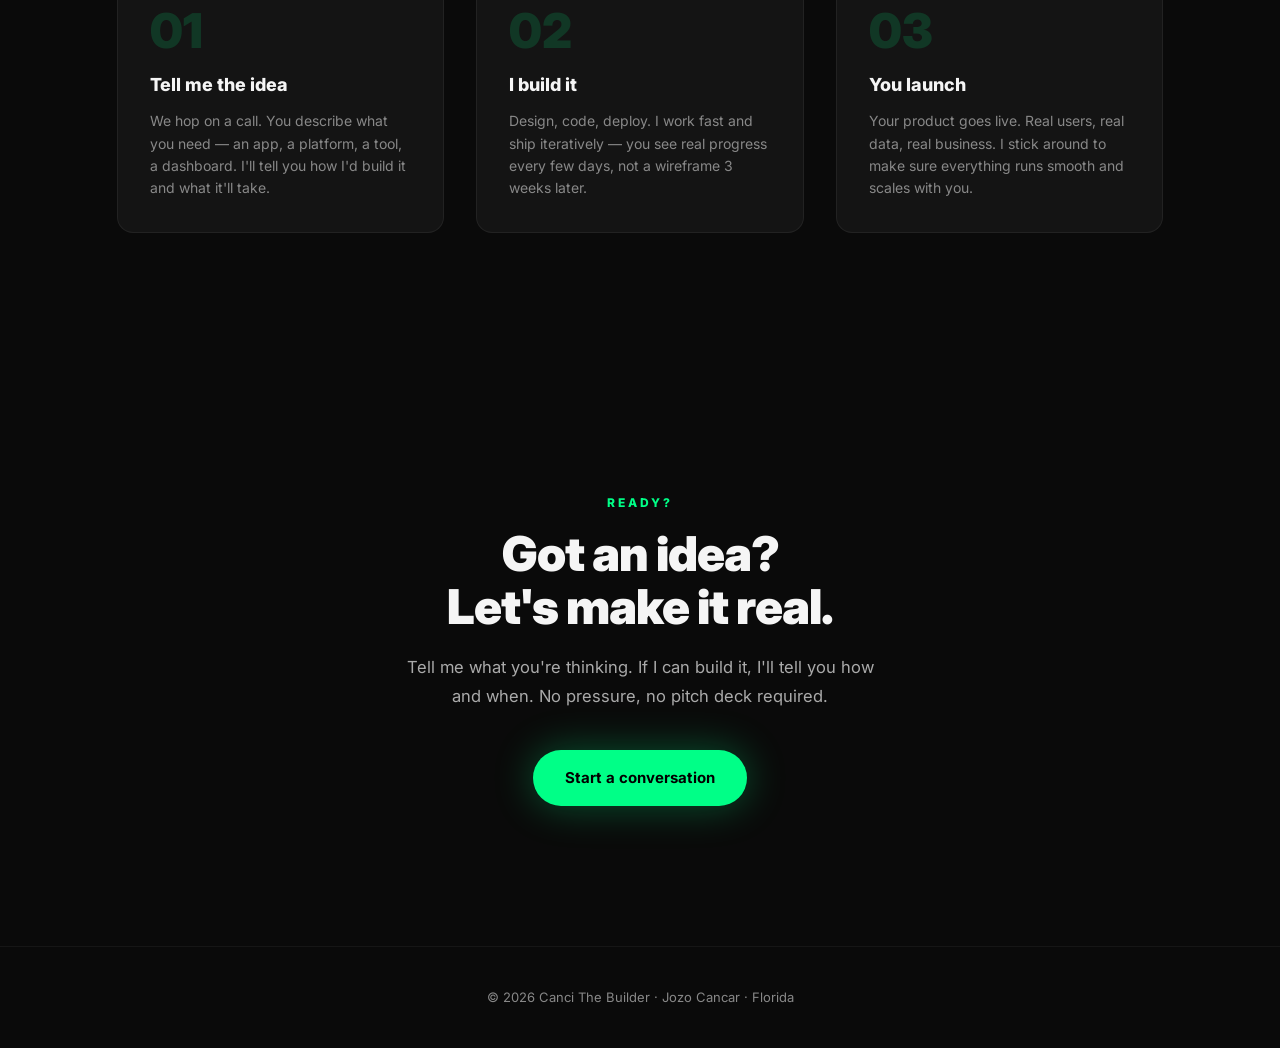
==== commit 6405405f: "Rebrand: from local web design to product builder Complete rewrite of the homepage. Repositioned fro" ====
--- a/index.html
+++ b/index.html
@@ -10,411 +10,401 @@
     gtag('config', 'G-XYY9YQW58B');
   </script>
   <link rel="icon" type="image/png" href="/favicon.png">
-<meta charset="UTF-8">
-<meta name="viewport" content="width=device-width, initial-scale=1.0">
-<title>Canci The Builder — Fast, High-Converting Websites for Local Businesses</title>
-<meta name="description" content="I build fast, high-converting websites for local businesses in Boca Raton and beyond. Live in 7 days. Starting at $399. Get a free AI website audit now." />
-<meta name="robots" content="index, follow" />
-<meta property="og:title" content="Canci The Builder — Web Design That Gets Results" />
-<meta property="og:description" content="Fast, beautiful websites for local service businesses. Live in 7 days. Free AI website audit included." />
-<meta property="og:url" content="https://cancithebuilder.com" />
-<meta property="og:type" content="website" />
-<meta property="og:image" content="https://cancithebuilder.com/og-image.png" />
-<meta property="og:image:width" content="1200" />
-<meta property="og:image:height" content="630" />
-<meta name="twitter:card" content="summary_large_image" />
-<meta name="twitter:title" content="Canci The Builder — Web Design That Gets Results" />
-<meta name="twitter:description" content="Fast, beautiful websites for local service businesses. Live in 7 days. Free AI website audit included." />
-<meta name="twitter:image" content="https://cancithebuilder.com/og-image.png" />
-<link rel="canonical" href="https://cancithebuilder.com/" />
-<script type="application/ld+json">
-{
-  "@context": "https://schema.org",
-  "@type": "FAQPage",
-  "mainEntity": [
-    {
-      "@type": "Question",
-      "name": "How long does it really take?",
-      "acceptedAnswer": {
-        "@type": "Answer",
-        "text": "Most projects are live in 5–7 days from the moment I have your content. I don't sit on projects — when you book, I start."
-      }
-    },
-    {
-      "@type": "Question",
-      "name": "Do I need to provide content?",
-      "acceptedAnswer": {
-        "@type": "Answer",
-        "text": "Ideally yes — you know your business best. But I can help write copy if needed. We go over everything on the strategy call."
-      }
-    },
-    {
-      "@type": "Question",
-      "name": "What if I don't like the design?",
-      "acceptedAnswer": {
-        "@type": "Answer",
-        "text": "Every package includes revision rounds. I don't consider a project done until you're happy with it."
-      }
-    },
-    {
-      "@type": "Question",
-      "name": "Do you do ongoing maintenance?",
-      "acceptedAnswer": {
-        "@type": "Answer",
-        "text": "Yes — I offer monthly maintenance plans for updates, edits, and performance monitoring. Ask me about it on the call."
-      }
-    },
-    {
-      "@type": "Question",
-      "name": "What do I need to get started?",
-      "acceptedAnswer": {
-        "@type": "Answer",
-        "text": "Just book a free 30-min strategy call. We'll scope the project, align on goals, and I'll send a proposal the same day."
-      }
-    }
-  ]
-}
-</script>
-<link href="https://fonts.googleapis.com/css2?family=Bebas+Neue&family=Barlow:ital,wght@0,400;0,500;0,700;1,400&family=Barlow+Condensed:wght@400;600;700&display=swap" rel="stylesheet">
-<link rel="stylesheet" href="style.css">
+  <meta charset="UTF-8">
+  <meta name="viewport" content="width=device-width, initial-scale=1.0, maximum-scale=1">
+  <title>Canci The Builder — You Dream It, I Build It</title>
+  <meta name="description" content="Got an idea? I turn it into a real, working product. Apps, SaaS platforms, dashboards, websites — built fast, built right." />
+  <meta name="robots" content="index, follow" />
+  <meta property="og:title" content="Canci The Builder — You Dream It, I Build It" />
+  <meta property="og:description" content="Got an idea? I turn it into a real, working product. Apps, SaaS, dashboards, websites." />
+  <meta property="og:url" content="https://cancithebuilder.com" />
+  <meta property="og:type" content="website" />
+  <meta property="og:image" content="https://cancithebuilder.com/og-image.png" />
+  <link rel="canonical" href="https://cancithebuilder.com/" />
+  <link rel="preconnect" href="https://fonts.googleapis.com" />
+  <link rel="preconnect" href="https://fonts.gstatic.com" crossorigin />
+  <link href="https://fonts.googleapis.com/css2?family=Inter:wght@400;500;600;700;800;900&display=swap" rel="stylesheet" />
+  <style>
+    :root {
+      --dark: #0A0A0A;
+      --dark-2: #141414;
+      --dark-3: #1A1A1A;
+      --accent: #00FF87;
+      --accent-glow: rgba(0, 255, 135, 0.3);
+      --gray: #888;
+      --gray-light: #AAA;
+      --white: #F5F5F5;
+      --radius: 16px;
+    }
+
+    * { box-sizing: border-box; margin: 0; padding: 0; }
+
+    html {
+      scroll-behavior: smooth;
+      -webkit-font-smoothing: antialiased;
+    }
+
+    body {
+      background: var(--dark);
+      color: var(--white);
+      font-family: 'Inter', -apple-system, BlinkMacSystemFont, sans-serif;
+      line-height: 1.6;
+      overflow-x: hidden;
+    }
+
+    /* ---- NAV ---- */
+    nav {
+      position: fixed; top: 0; left: 0; right: 0; z-index: 100;
+      padding: 20px 6vw;
+      display: flex; justify-content: space-between; align-items: center;
+      background: rgba(10, 10, 10, 0.85);
+      backdrop-filter: blur(20px);
+      border-bottom: 1px solid rgba(255,255,255,0.05);
+    }
+    .nav-brand {
+      font-size: 18px; font-weight: 900; letter-spacing: -0.5px;
+      text-decoration: none; color: var(--white);
+    }
+    .nav-brand span { color: var(--accent); }
+    .nav-links { display: flex; gap: 32px; }
+    .nav-links a {
+      font-size: 14px; font-weight: 500; color: var(--gray);
+      text-decoration: none; transition: color 0.2s;
+    }
+    .nav-links a:hover { color: var(--white); }
+    .nav-cta {
+      background: var(--accent); color: #000; font-weight: 700;
+      font-size: 13px; padding: 10px 22px; border-radius: 100px;
+      text-decoration: none; transition: opacity 0.2s;
+    }
+    .nav-cta:hover { opacity: 0.85; }
+
+    /* ---- SECTIONS ---- */
+    section { padding: 120px 6vw; max-width: 1200px; margin: 0 auto; }
+    .section-label {
+      font-size: 12px; font-weight: 800; text-transform: uppercase;
+      letter-spacing: 3px; color: var(--accent); margin-bottom: 16px;
+    }
+    .section-title {
+      font-size: clamp(28px, 4vw, 48px); font-weight: 900;
+      line-height: 1.1; letter-spacing: -1px; margin-bottom: 20px;
+    }
+    .section-body {
+      font-size: clamp(16px, 1.3vw, 20px); color: var(--gray-light);
+      max-width: 600px; line-height: 1.7;
+    }
+
+    /* ---- HERO ---- */
+    .hero {
+      min-height: 100vh; display: flex; flex-direction: column;
+      justify-content: center; padding-top: 100px;
+    }
+    .hero-headline {
+      font-size: clamp(40px, 7vw, 80px); font-weight: 900;
+      line-height: 1.05; letter-spacing: -2px; max-width: 800px;
+      margin-bottom: 28px;
+    }
+    .hero-headline .accent { color: var(--accent); }
+    .hero-sub {
+      font-size: clamp(17px, 1.5vw, 22px); color: var(--gray-light);
+      max-width: 560px; line-height: 1.6; margin-bottom: 40px;
+    }
+    .hero-actions { display: flex; gap: 16px; flex-wrap: wrap; }
+    .btn-primary {
+      display: inline-flex; align-items: center; gap: 8px;
+      background: var(--accent); color: #000; font-weight: 700;
+      font-size: 15px; padding: 16px 32px; border-radius: 100px;
+      text-decoration: none; transition: all 0.2s;
+      box-shadow: 0 0 40px var(--accent-glow);
+    }
+    .btn-primary:hover { transform: translateY(-2px); box-shadow: 0 0 60px var(--accent-glow); }
+    .btn-secondary {
+      display: inline-flex; align-items: center; gap: 8px;
+      background: transparent; color: var(--white); font-weight: 600;
+      font-size: 15px; padding: 16px 32px; border-radius: 100px;
+      text-decoration: none; border: 1px solid rgba(255,255,255,0.15);
+      transition: all 0.2s;
+    }
+    .btn-secondary:hover { border-color: rgba(255,255,255,0.4); }
+    .hero-tag {
+      margin-top: 48px; font-size: 13px; color: var(--gray);
+      display: flex; align-items: center; gap: 10px;
+    }
+    .hero-tag .dot {
+      width: 6px; height: 6px; border-radius: 50%;
+      background: var(--accent); box-shadow: 0 0 8px var(--accent-glow);
+    }
+
+    /* ---- WHAT I BUILD ---- */
+    .build-grid {
+      display: grid; grid-template-columns: repeat(3, 1fr);
+      gap: 20px; margin-top: 48px;
+    }
+    .build-card {
+      background: var(--dark-2); border: 1px solid rgba(255,255,255,0.06);
+      border-radius: var(--radius); padding: 32px;
+      transition: border-color 0.2s;
+    }
+    .build-card:hover { border-color: rgba(0, 255, 135, 0.2); }
+    .build-card .icon { font-size: 32px; margin-bottom: 16px; }
+    .build-card h3 { font-size: 18px; font-weight: 800; margin-bottom: 10px; }
+    .build-card p { font-size: 14px; color: var(--gray); line-height: 1.6; }
+
+    /* ---- FEATURED PROJECT ---- */
+    .featured {
+      background: var(--dark-2);
+      border: 1px solid rgba(255,255,255,0.06);
+      border-radius: 24px; padding: 48px;
+      margin-top: 48px; position: relative; overflow: hidden;
+    }
+    .featured::before {
+      content: ''; position: absolute; top: -100px; right: -100px;
+      width: 300px; height: 300px; border-radius: 50%;
+      background: radial-gradient(circle, rgba(0,255,135,0.08), transparent 70%);
+    }
+    .featured-badge {
+      display: inline-flex; align-items: center; gap: 8px;
+      background: rgba(0, 255, 135, 0.1); border: 1px solid rgba(0, 255, 135, 0.25);
+      border-radius: 100px; padding: 6px 16px; margin-bottom: 24px;
+      font-size: 12px; font-weight: 700; color: var(--accent);
+    }
+    .featured-badge .dot {
+      width: 6px; height: 6px; border-radius: 50%; background: var(--accent);
+      animation: pulse 2s infinite;
+    }
+    @keyframes pulse { 0%,100% { opacity: 1; } 50% { opacity: 0.3; } }
+    .featured h3 {
+      font-size: clamp(24px, 3vw, 40px); font-weight: 900;
+      letter-spacing: -1px; margin-bottom: 16px;
+    }
+    .featured h3 span { color: var(--accent); }
+    .featured .desc {
+      font-size: 16px; color: var(--gray-light); line-height: 1.7;
+      max-width: 600px; margin-bottom: 32px;
+    }
+    .featured-stats {
+      display: flex; gap: 40px; flex-wrap: wrap; margin-bottom: 32px;
+    }
+    .featured-stat .num {
+      font-size: 28px; font-weight: 900; color: var(--accent);
+    }
+    .featured-stat .label {
+      font-size: 12px; color: var(--gray); text-transform: uppercase;
+      letter-spacing: 1px; font-weight: 600;
+    }
+    .featured-tags {
+      display: flex; flex-wrap: wrap; gap: 8px; margin-bottom: 32px;
+    }
+    .featured-tags span {
+      background: rgba(255,255,255,0.05); border: 1px solid rgba(255,255,255,0.08);
+      border-radius: 100px; padding: 6px 14px; font-size: 12px;
+      color: var(--gray-light); font-weight: 500;
+    }
+
+    /* ---- PROCESS ---- */
+    .process-steps {
+      display: grid; grid-template-columns: repeat(3, 1fr);
+      gap: 32px; margin-top: 48px;
+    }
+    .step {
+      position: relative; padding: 32px;
+      background: var(--dark-2); border: 1px solid rgba(255,255,255,0.06);
+      border-radius: var(--radius);
+    }
+    .step-num {
+      font-size: 48px; font-weight: 900; color: rgba(0, 255, 135, 0.15);
+      line-height: 1; margin-bottom: 16px;
+    }
+    .step h3 { font-size: 18px; font-weight: 800; margin-bottom: 10px; }
+    .step p { font-size: 14px; color: var(--gray); line-height: 1.6; }
+
+    /* ---- CTA ---- */
+    .cta-section {
+      text-align: center; padding: 140px 6vw;
+    }
+    .cta-section .section-title { max-width: 700px; margin: 0 auto 20px; }
+    .cta-section .section-body { max-width: 500px; margin: 0 auto 40px; }
+
+    /* ---- FOOTER ---- */
+    footer {
+      padding: 40px 6vw; text-align: center;
+      border-top: 1px solid rgba(255,255,255,0.05);
+      font-size: 13px; color: var(--gray);
+    }
+
+    /* ---- MOBILE ---- */
+    @media (max-width: 768px) {
+      section { padding: 80px 24px; }
+      .nav-links { display: none; }
+      .build-grid, .process-steps { grid-template-columns: 1fr; }
+      .featured { padding: 28px; }
+      .featured-stats { gap: 24px; }
+      .hero { padding-top: 80px; min-height: auto; padding-bottom: 60px; }
+    }
+  </style>
 </head>
 <body>
 
-<!-- NAV -->
-<nav>
-  <a href="#" style="text-decoration:none;color:inherit;"><div class="nav-brand">
-    <img src="[data-uri]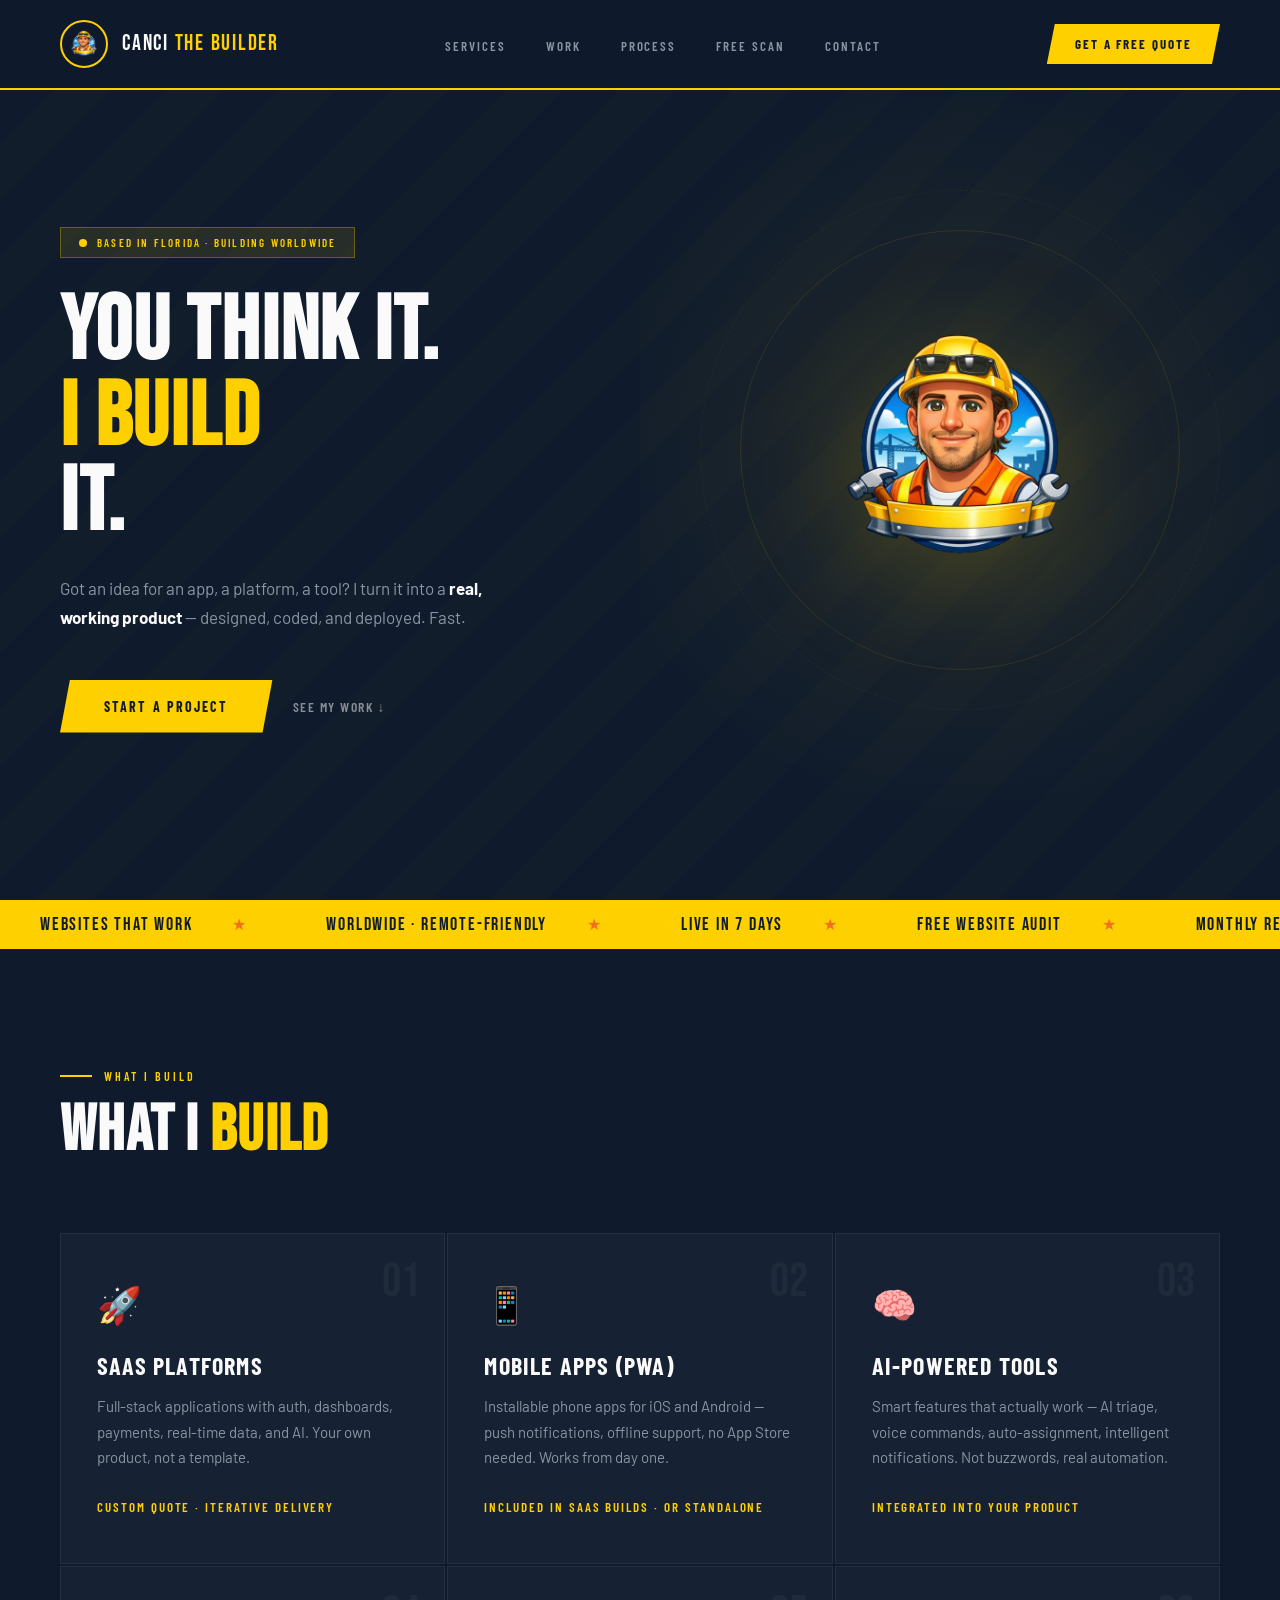
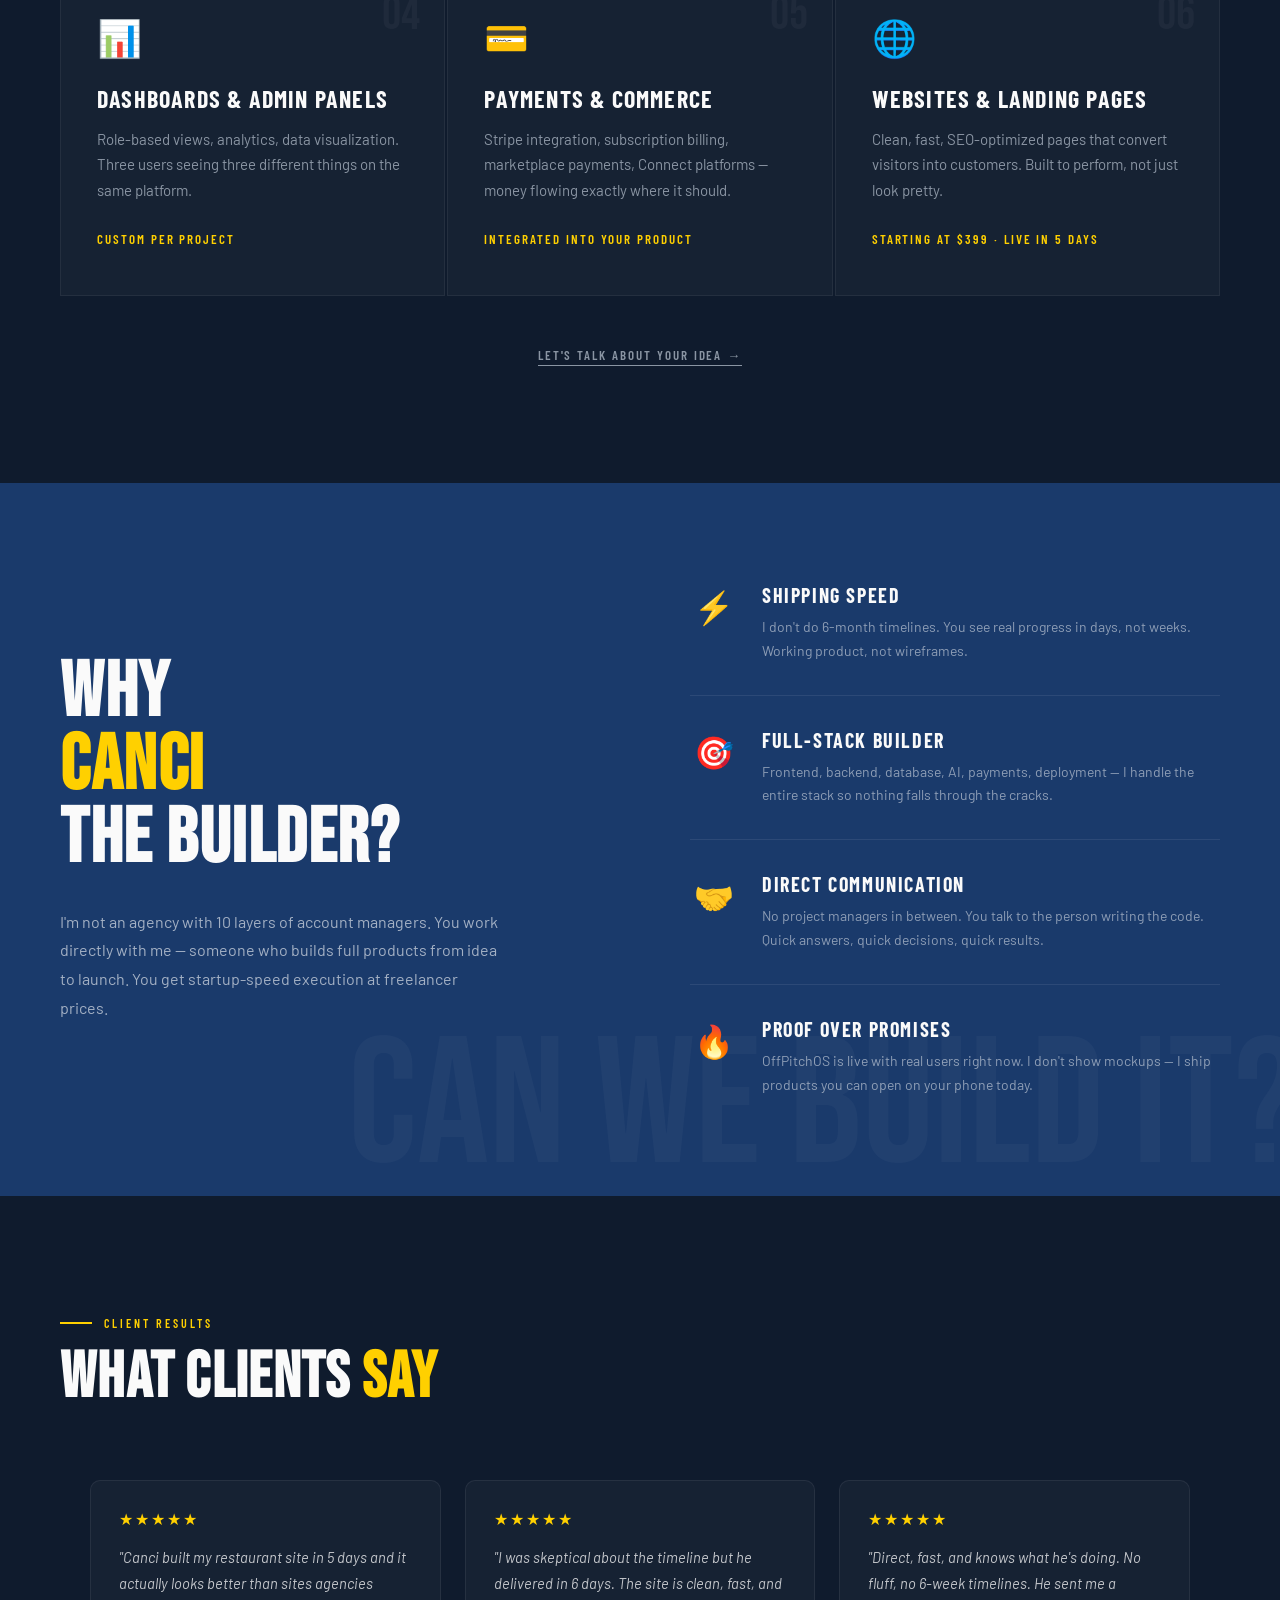
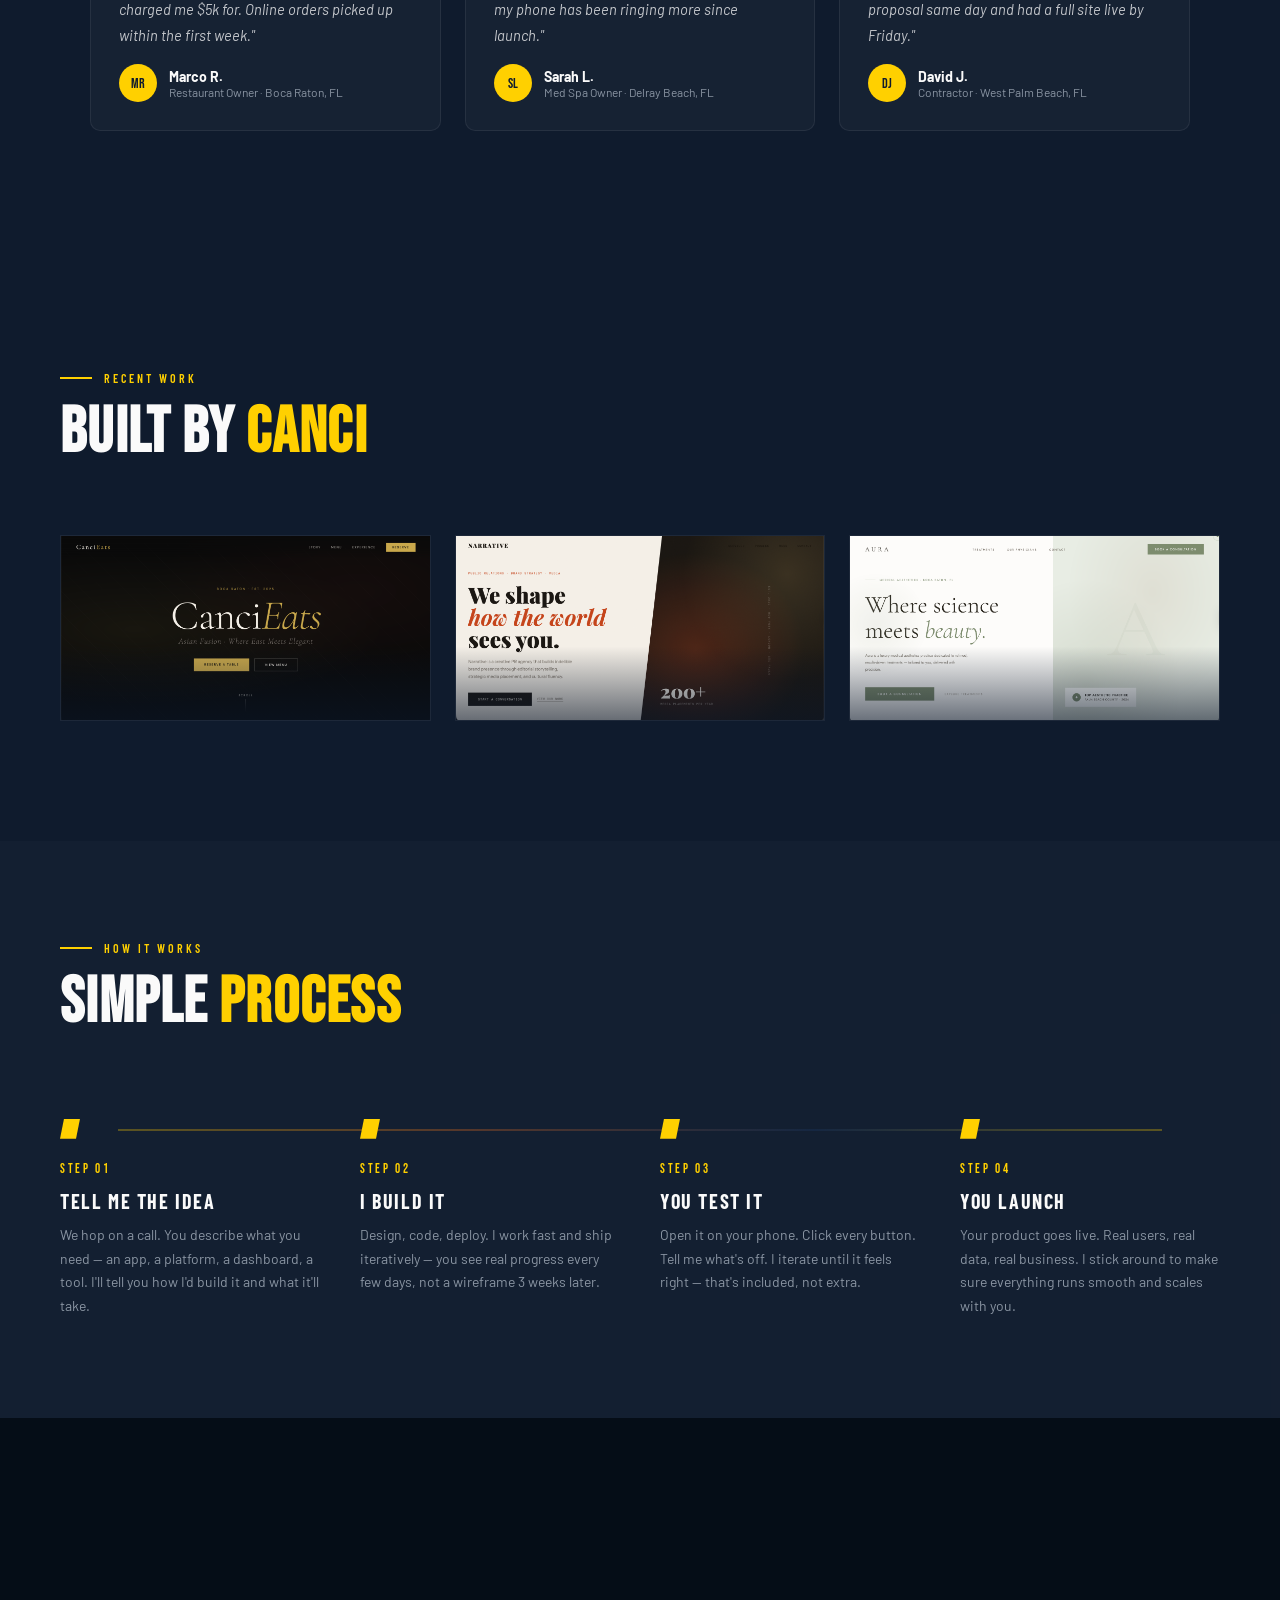
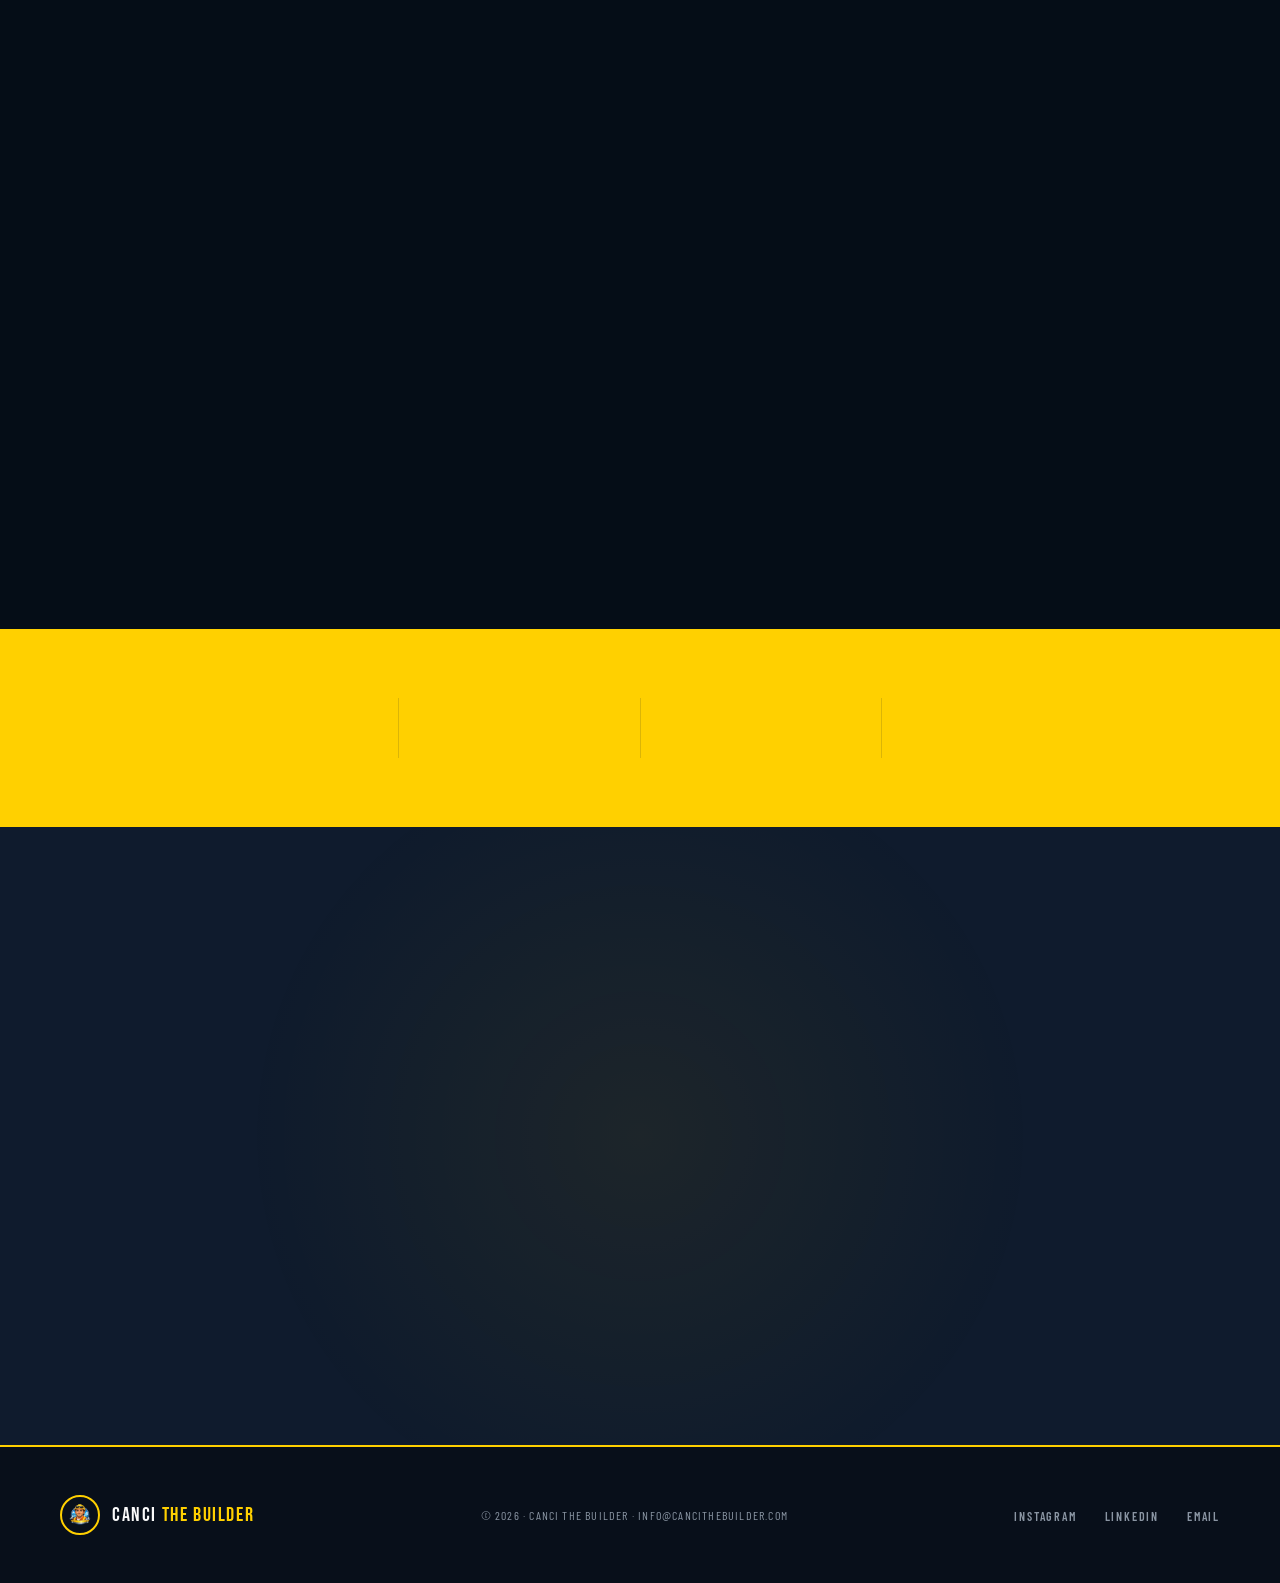
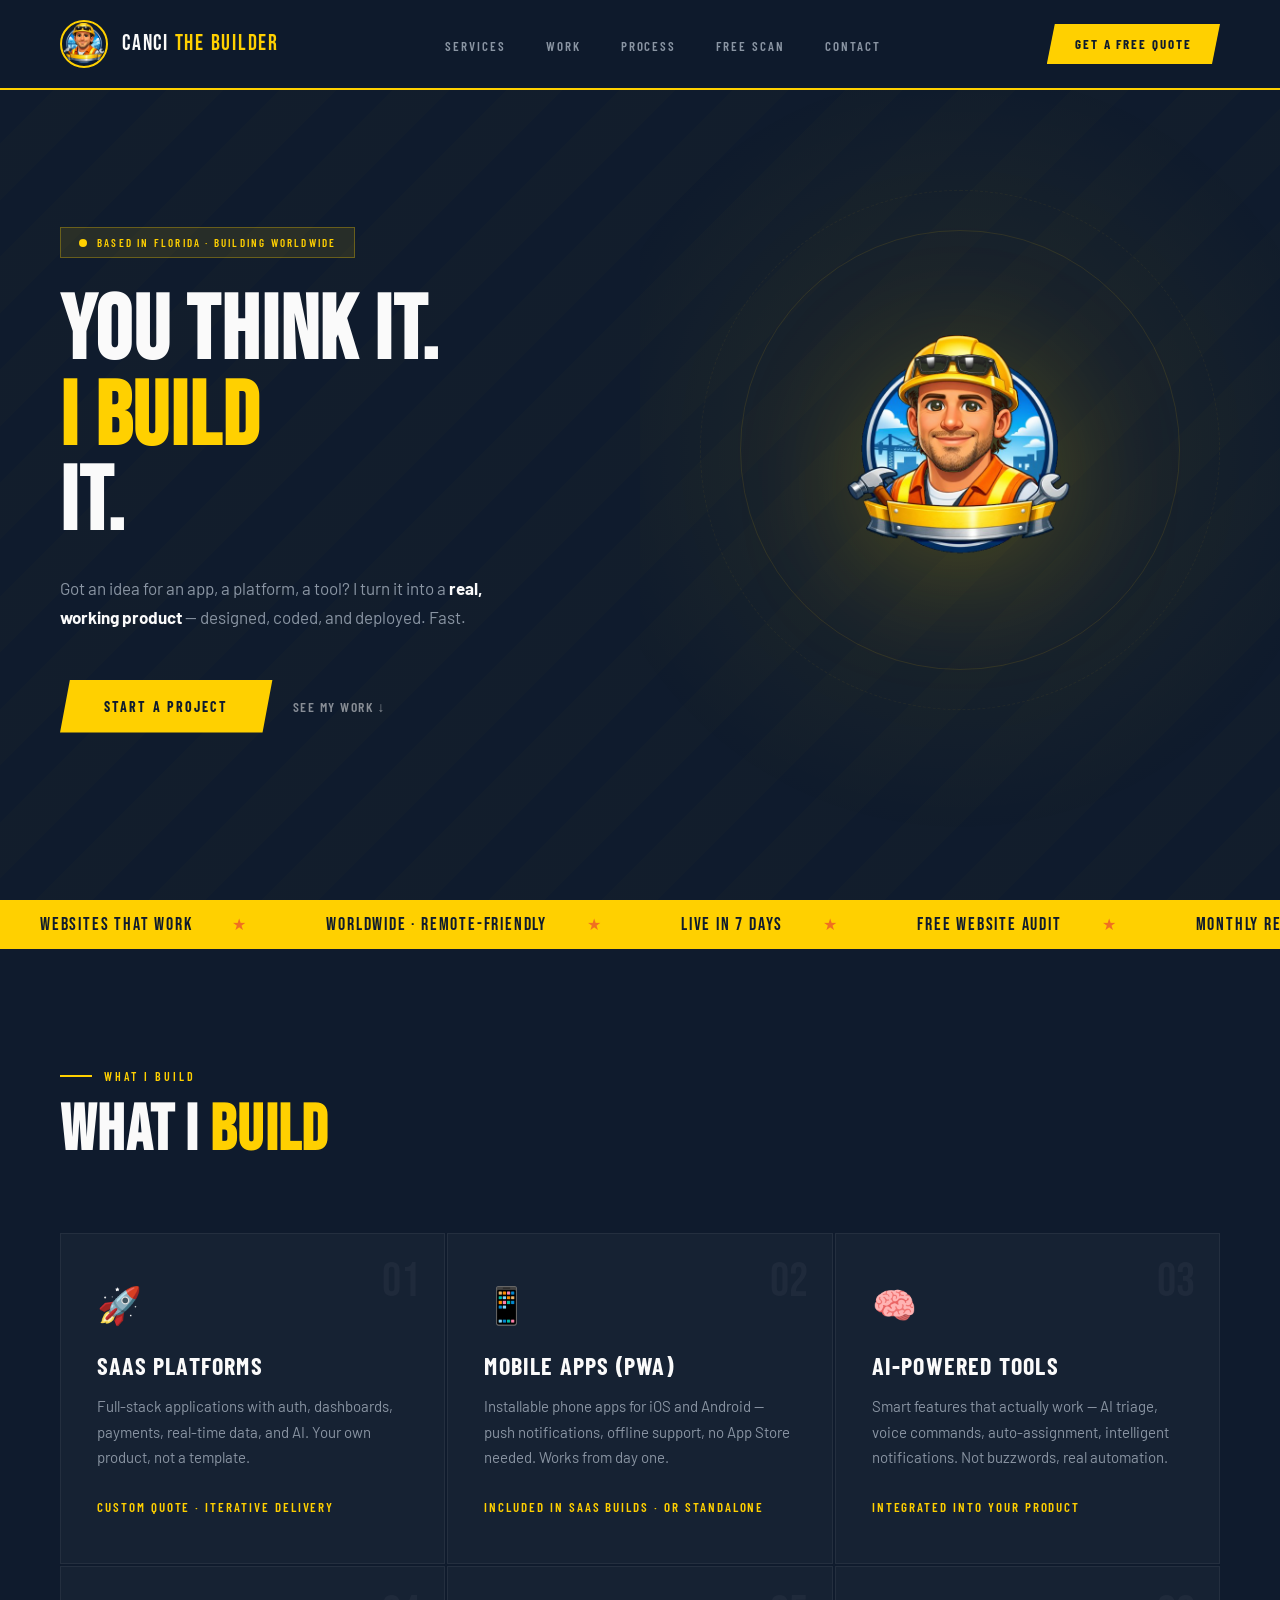
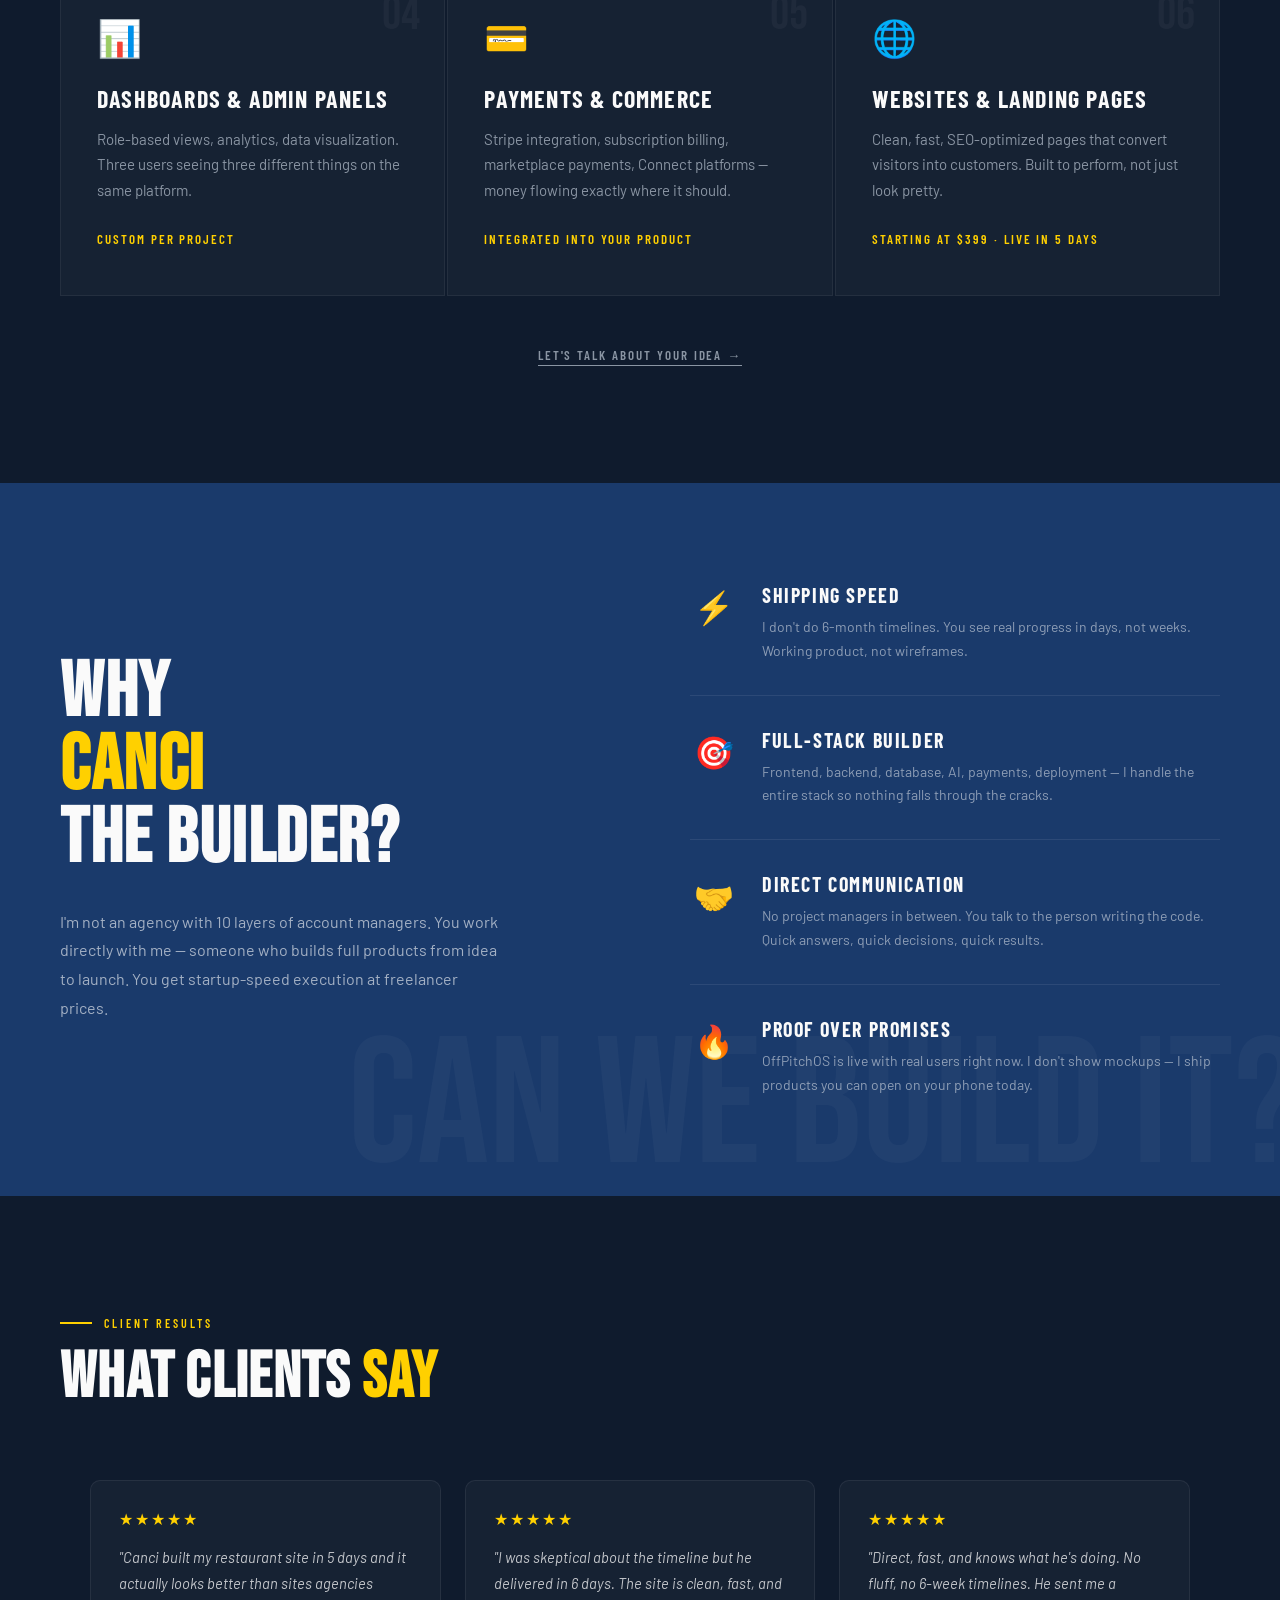
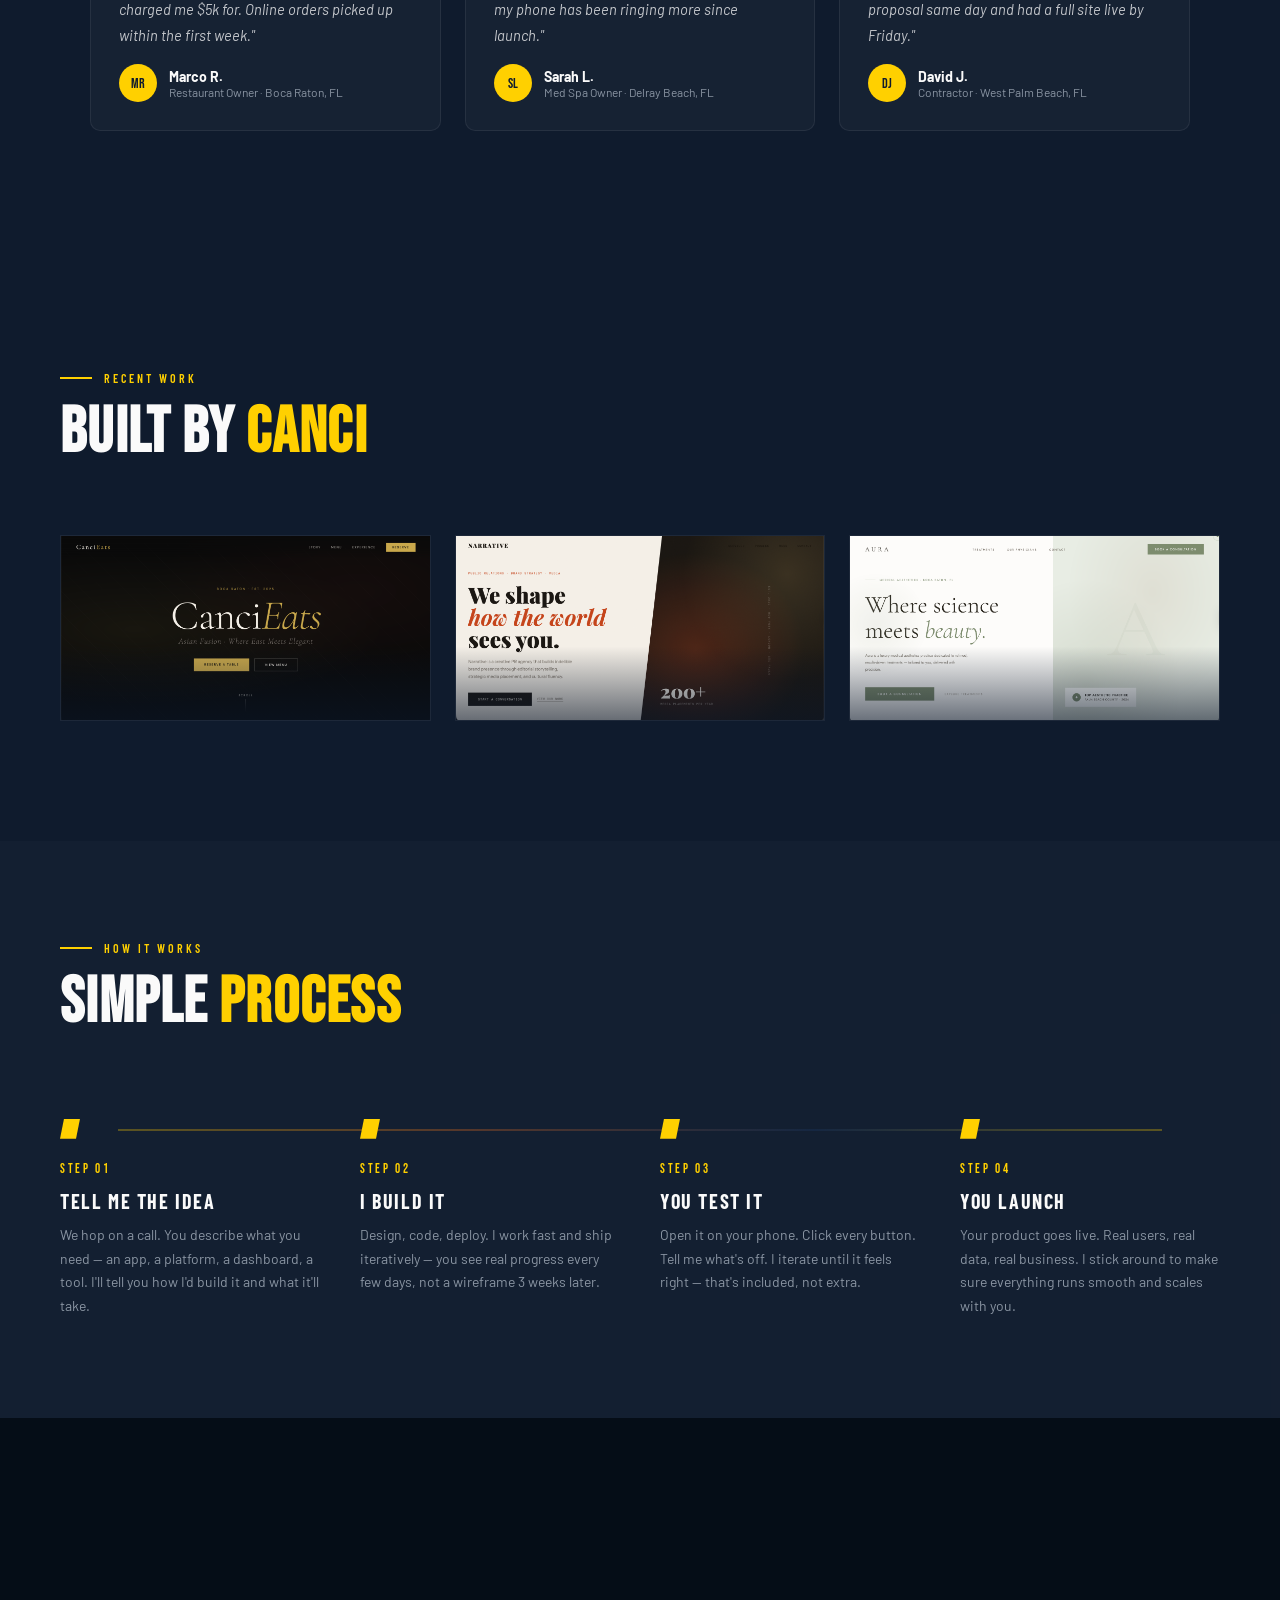
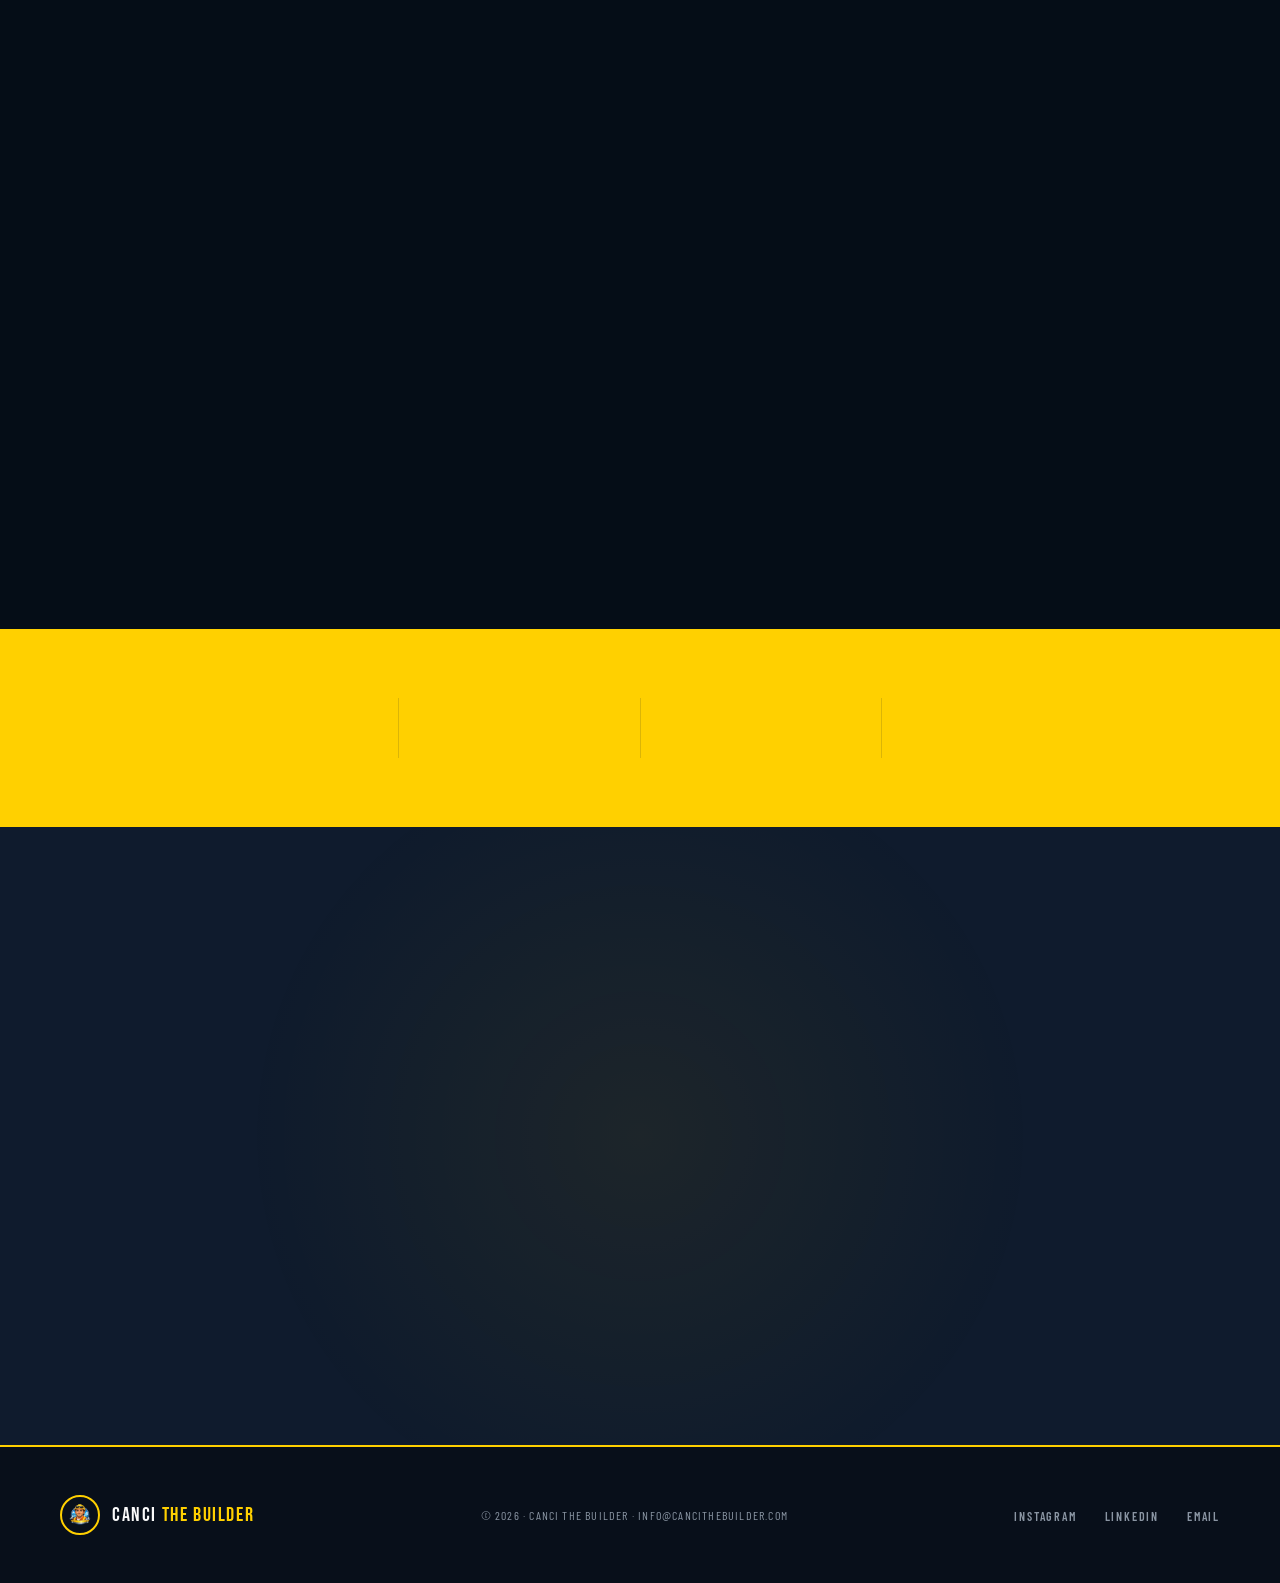
